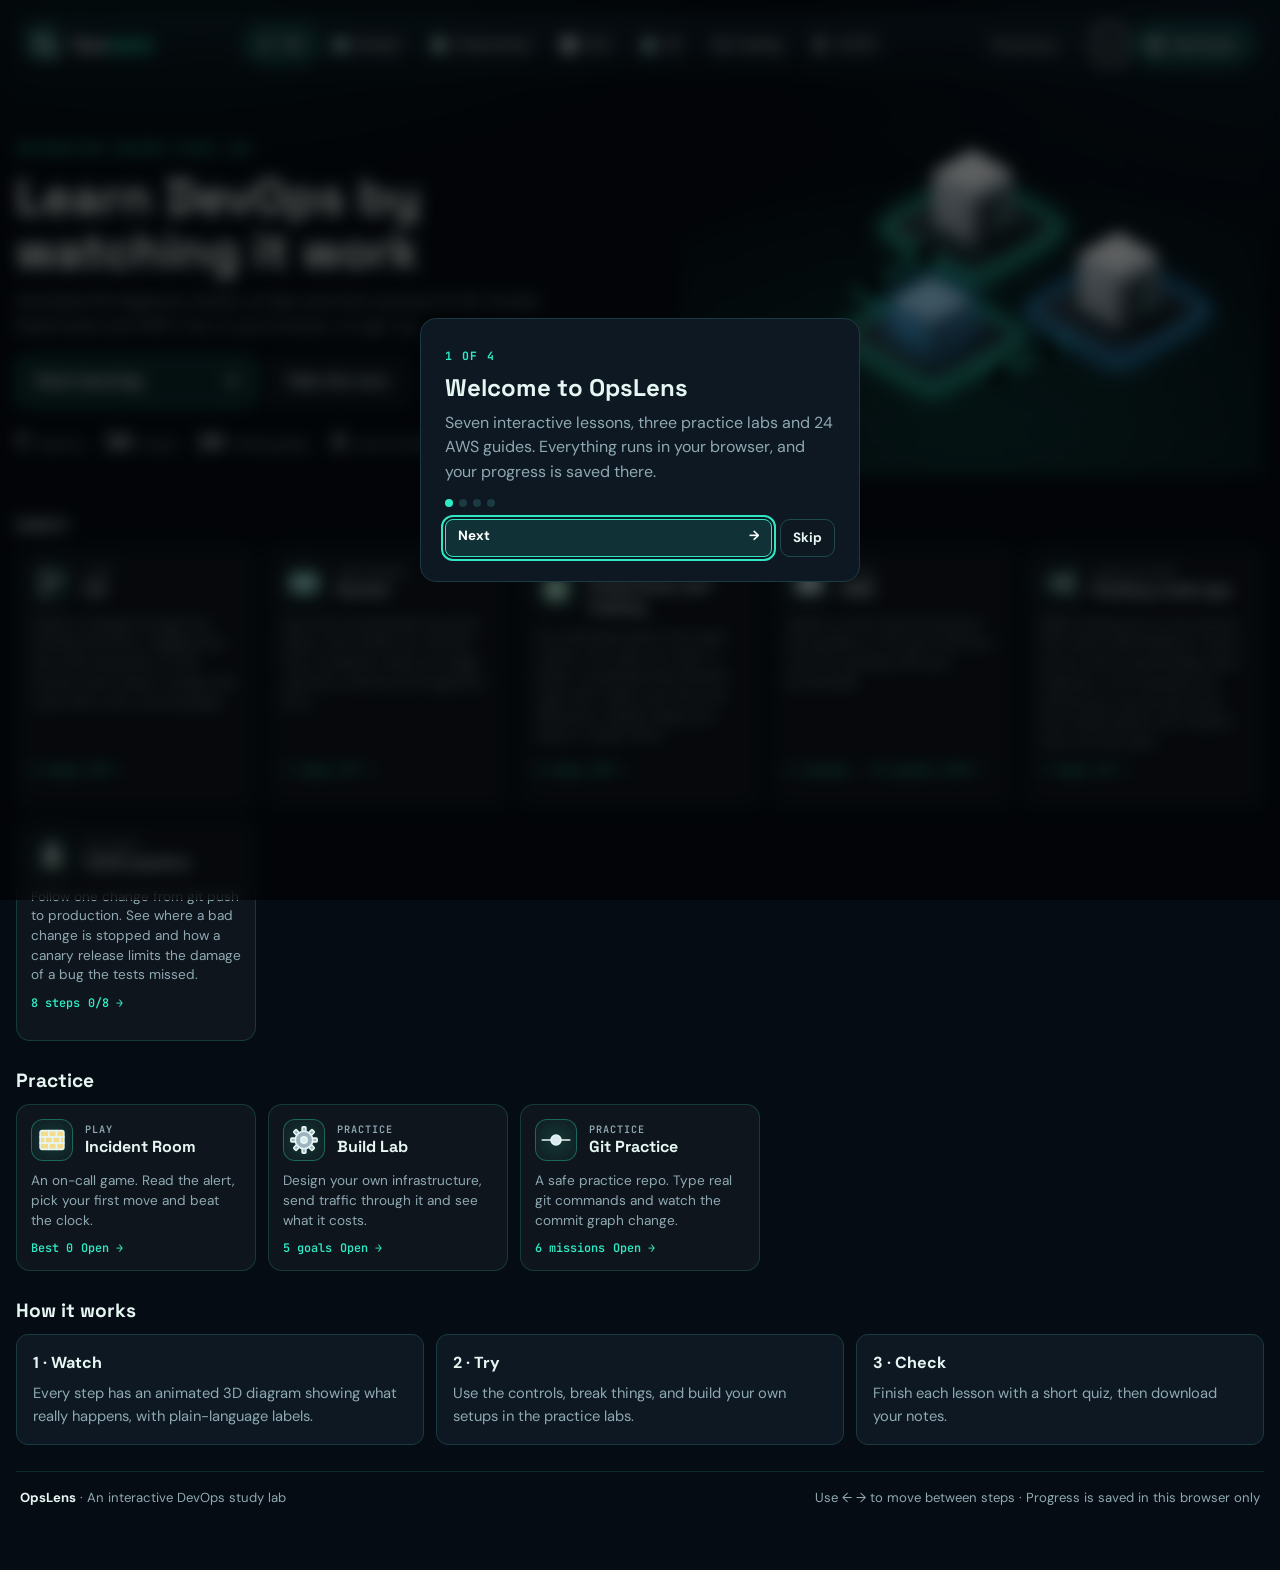
==== index.html @ 671d19ad "Add landing page, resume, quizzes, notes, light theme, tour and share preview" ====
<!doctype html>
<html lang="en">
<head>
<meta charset="utf-8">
<meta name="viewport" content="width=device-width,initial-scale=1,viewport-fit=cover">
<title>OpsLens</title>
<meta name="description" content="OpsLens: animated, interactive lessons on Git, Docker, Kubernetes, AWS EC2 and S3, scaling and CI/CD, plus an on-call incident game.">
<meta name="theme-color" content="#060c13">
<link rel="canonical" href="https://opslens-nine.vercel.app/">
<meta property="og:type" content="website">
<meta property="og:site_name" content="OpsLens">
<meta property="og:title" content="OpsLens: learn DevOps by watching it work">
<meta property="og:description" content="Animated 3D lessons, hands-on labs and quick quizzes for Git, Docker, Kubernetes and AWS.">
<meta property="og:url" content="https://opslens-nine.vercel.app/">
<meta property="og:image" content="https://opslens-nine.vercel.app/og.png">
<meta name="twitter:card" content="summary_large_image">
<meta name="twitter:title" content="OpsLens: learn DevOps by watching it work">
<meta name="twitter:description" content="Animated 3D lessons, hands-on labs and quick quizzes for Git, Docker, Kubernetes and AWS.">
<meta name="twitter:image" content="https://opslens-nine.vercel.app/og.png">
<link rel="apple-touch-icon" href="/apple-touch-icon.png">
<link rel="icon" href="/favicon.svg" type="image/svg+xml">
<link rel="preconnect" href="https://fonts.googleapis.com">
<link rel="preconnect" href="https://fonts.gstatic.com" crossorigin>
<link rel="stylesheet" href="https://fonts.googleapis.com/css2?family=DM+Sans:wght@400;500;700&family=JetBrains+Mono:wght@400;500;700&family=Space+Grotesk:wght@500;700&display=swap">
<link rel="stylesheet" href="/style.css?v=9">
</head>
<body>

<a class="skip" href="#stagePanel">Skip to the lesson</a>
<div class="app">
  <header class="bar">
    <div class="brand">
      <svg width="42" height="42" viewBox="0 0 48 48" aria-hidden="true"><rect x="2" y="2" width="40" height="40" rx="10" fill="#0c1a24" stroke="#2fe8c4" stroke-width="2.4"/><rect x="7" y="8" width="24" height="7" rx="2.2" fill="#16313c" stroke="#bff3ea" stroke-width="1.8"/><rect x="7" y="17.5" width="24" height="7" rx="2.2" fill="#16313c" stroke="#bff3ea" stroke-width="1.8"/><rect x="7" y="27" width="24" height="7" rx="2.2" fill="#16313c" stroke="#bff3ea" stroke-width="1.8"/><circle cx="11.5" cy="11.5" r="1.5" fill="#2fe8a0"/><circle cx="11.5" cy="21" r="1.5" fill="#2fe8a0"/><circle cx="11.5" cy="30.5" r="1.5" fill="#ffa24a"/><path d="M34.2 34.2l5 5" stroke="#bff3ea" stroke-width="3.6" stroke-linecap="round"/><circle cx="28.5" cy="28.5" r="8.6" fill="#0f3550" fill-opacity=".95" stroke="#bff3ea" stroke-width="2.6"/><circle cx="28.5" cy="28.5" r="3.4" fill="#ffa24a" stroke="#071118" stroke-width="1.2"/></svg>
      <span>Ops<b>Lens</b></span><em class="tag">DevOps command center</em>
    </div>
    <nav class="lessons" id="lessons" aria-label="Lessons"></nav>
    <div class="hd-r"><div class="pmenu"><button class="tab" id="pBtn" type="button" aria-haspopup="true" aria-expanded="false"><span id="pLab">Practice</span> <span aria-hidden="true">▾</span></button><div class="pmenu-list" id="pMenu" hidden></div></div><button class="menubtn" id="contBtn" type="button" hidden>Continue</button><button class="themebtn" id="themeBtn" type="button" aria-label="Switch theme">◐</button><button class="menubtn" id="menuBtn" type="button" aria-haspopup="dialog"><svg width="18" height="18" viewBox="0 0 24 24" fill="none" stroke="currentColor" stroke-width="2.2" stroke-linecap="round" aria-hidden="true"><rect x="3" y="3" width="7" height="7" rx="1.5"/><rect x="14" y="3" width="7" height="7" rx="1.5"/><rect x="3" y="14" width="7" height="7" rx="1.5"/><rect x="14" y="14" width="7" height="7" rx="1.5"/></svg><span class="t">Sections</span></button></div>
  </header>

  <section class="kpis" id="kpis" aria-label="Your study numbers"></section>

  <div id="home" class="home" aria-live="polite"></div>
  <div id="printdoc" aria-hidden="true"></div>
  <div class="deck">
    <div class="mainc">
      <div class="ltitle" id="ltitle"></div>
      <p class="intro" id="intro"></p>

      <section class="stage" id="stagePanel" aria-label="Animated diagram">
        <div class="metrics" id="metrics" aria-live="polite"></div>
        <div class="svgwrap"><svg id="svg" viewBox="0 0 640 380" role="img" aria-label="Diagram for the current step"></svg></div>
        <div class="stagebar">
          <ul class="legend" id="legend"></ul>
          <div class="tools">
            <button class="icon" id="replay" type="button" aria-label="Replay animation" title="Replay animation"><svg width="20" height="20" viewBox="0 0 24 24" fill="none" stroke="currentColor" stroke-width="2.4" stroke-linecap="round" stroke-linejoin="round" aria-hidden="true"><path d="M3 12a9 9 0 1 0 3-6.7"/><path d="M3 4v5h5"/></svg></button>
          </div>
        </div>
      </section>

      <section class="steps" id="stepsPanel" aria-label="Steps in this lesson">
        <h3 class="ph">In this lesson</h3>
        <ol id="stepper"></ol>
      </section>

      <section id="game" class="game" aria-label="Incident Room game"></section>
      <section id="lab" class="lab" aria-label="Build Lab"></section>
      <section id="gp" class="lab" aria-label="Git Practice"></section>
    </div>

    <aside class="side" aria-label="Current step and components">
      <section class="card" id="card"></section>
      <section class="panel" id="progPanel"><h3 class="ph">Lesson progress <small>steps visited</small></h3><div id="progTop"></div><ul class="prog" id="progList"></ul></section>
      <section class="panel parts" id="partsPanel" aria-label="Components in this lesson"><h3 class="ph">What you are looking at</h3><ul id="partsList"></ul></section>
    </aside>
  </div>

  <section class="bottom" id="bottom" aria-label="Study summary"></section>
  <noscript><p style="padding:24px;text-align:center">OpsLens needs JavaScript to run its lessons.</p></noscript>
  <div class="mdl" id="mdl" hidden><div class="mdl-win" role="dialog" aria-modal="true" aria-labelledby="mtitle"><aside class="mdl-side" id="mside" aria-label="Sections"></aside><div class="mdl-main"><div class="mdl-top"><div><h2 id="mtitle"></h2><p id="msub"></p></div><button class="mclose" id="mclose" type="button" aria-label="Close">✕</button></div><div class="mdl-body" id="mbody"></div></div></div></div>
  <footer class="foot"><span><b>OpsLens</b> · An interactive DevOps study lab</span><span>Use ← → to move between steps · Progress is saved in this browser only</span></footer>
</div>

<script src="/app.js?v=9" defer></script>
</body>
</html>
---- style.css ----
/* Command-center layout: header and KPI strip, then the lesson deck (stage, steps, card) beside a side panel, then bottom panels. */
:root{
  color-scheme:dark;
  --bg:#060c13; --grid:#12303a; --surface:#0d1822; --pad:#112230; --ink:#e6f6f3; --muted:#8fa9b3; --line:#1b3a42; --shadow:rgba(0,0,0,.45);
  --neon:#2fe8c4; --istroke:#071118;
  --req:#35b7ff; --res:#2fe8a0; --slow:#ffa24a; --queue:#f2c744; --bad:#ff5f6d;
  --okbg:#0d3a34; --runbg:#0f3550; --badbg:#431924; --waitbg:#3b3312;
  --p0:#f5c46f; --p1:#7fe0b4; --p2:#f2a37a;
  --termbg:#04090f; --termfg:#cfeff0; --focus:#2fe8c4;
  --f-display:"Space Grotesk","Helvetica Neue",Arial,sans-serif;
  --f-body:"DM Sans","Helvetica Neue",Arial,sans-serif;
  --f-mono:"JetBrains Mono",ui-monospace,Menlo,Consolas,monospace;
}

*{box-sizing:border-box}
body{background:var(--bg);color:var(--ink);font:400 16px/1.55 var(--f-body);margin:0;
  padding-block:16px 56px;padding-left:max(16px,env(safe-area-inset-left,0px));padding-right:max(16px,env(safe-area-inset-right,0px))}
.app{max-width:1040px;margin:0 auto;display:flex;flex-direction:column;gap:16px}
h1,h2,h3{font-family:var(--f-display);margin:0;line-height:1.2;text-wrap:balance}
button{font:inherit;color:inherit;cursor:pointer}
:focus-visible{outline:3px solid var(--focus);outline-offset:2px}

.bar{display:flex;flex-wrap:wrap;gap:12px 20px;align-items:center;justify-content:space-between}
.brand{display:flex;align-items:center;gap:10px;font-family:var(--f-display);font-weight:700;font-size:1.2rem}
.brand svg{flex:none}
.brand b{color:var(--req)}
.lessons{display:flex;flex-wrap:wrap;gap:10px 22px;flex-basis:100%}
.grp{display:flex;flex-wrap:wrap;gap:6px;align-items:center}
.gl{font:700 .68rem var(--f-mono);letter-spacing:.1em;text-transform:uppercase;color:var(--muted);margin-right:2px}
.tab{border:2px solid var(--ink);background:var(--surface);border-radius:10px;padding:8px 14px;font-weight:700;font-size:.9rem;box-shadow:3px 3px 0 var(--shadow)}
.tab:hover{transform:translate(-1px,-1px)}
.tab[aria-current="true"]{background:var(--ink);color:var(--bg)}

.intro{margin:0;color:var(--muted);max-width:70ch}

.metrics{display:grid;grid-template-columns:repeat(4,minmax(0,1fr));gap:10px}
.tile{background:var(--surface);border:1.5px solid var(--line);border-left:5px solid var(--line);border-radius:8px;padding:10px 12px;min-width:0}
.tile .k{font:500 .7rem var(--f-mono);letter-spacing:.08em;color:var(--muted);text-transform:uppercase}
.tile .v{font:700 1.4rem/1.25 var(--f-mono);font-variant-numeric:tabular-nums;overflow-wrap:anywhere}
.tile.ok{border-left-color:var(--res)} .tile.warn{border-left-color:var(--slow)} .tile.bad{border-left-color:var(--bad)}
.tile.bad .v{color:var(--bad)}

.stage{border:2.5px solid var(--ink);border-radius:14px;background:var(--surface);box-shadow:6px 6px 0 var(--shadow);overflow:hidden}
.svgwrap{overflow-x:auto;background-image:radial-gradient(var(--grid) 1.3px,transparent 1.4px);background-size:18px 18px}
.svgwrap svg{display:block;width:100%;min-width:560px;height:auto}
.stagebar{display:flex;flex-wrap:wrap;gap:10px 20px;align-items:center;justify-content:space-between;border-top:2px solid var(--line);padding:10px 14px;background:var(--surface)}
.legend{display:flex;flex-wrap:wrap;gap:6px 16px;list-style:none;margin:0;padding:0;font:500 .78rem var(--f-mono);color:var(--muted)}
.legend li{display:flex;align-items:center;gap:6px}
.legend i{width:11px;height:11px;border-radius:50%;border:2px solid var(--ink);display:inline-block}
.tools{display:flex;gap:8px}
.icon{width:38px;height:38px;border:2px solid var(--ink);border-radius:8px;background:var(--surface);display:grid;place-items:center;box-shadow:2px 2px 0 var(--shadow)}
.icon:hover{transform:translate(-1px,-1px)}

.steps{background:var(--surface);border:2px solid var(--line);border-radius:12px;padding:14px 12px 10px}
.steps h3{font:700 .72rem var(--f-mono);letter-spacing:.1em;color:var(--muted);margin:0 0 10px 6px}
.steps ol{display:flex;list-style:none;margin:0;padding:0 0 4px;overflow-x:auto}
.steps li{flex:1 0 78px;position:relative;text-align:center;min-width:78px}
.steps li::before{content:"";position:absolute;top:14px;left:-50%;right:50%;height:2px;background:var(--line)}
.steps li:first-child::before{display:none}
.steps button{background:none;border:0;padding:0 2px;width:100%;display:flex;flex-direction:column;align-items:center;gap:6px;position:relative}
.dot{width:30px;height:30px;border-radius:50%;border:2px solid var(--line);background:var(--surface);display:grid;place-items:center;font:700 .8rem var(--f-mono);color:var(--muted)}
.steps li.seen .dot{border-color:var(--res);color:var(--res)}
.steps li.cur .dot{border-color:var(--ink);background:var(--ink);color:var(--bg)}
.steps .lab{font:500 .72rem/1.25 var(--f-mono);color:var(--muted)}
.steps li.cur .lab{color:var(--ink);font-weight:700}

.card{background:var(--surface);border:2px solid var(--ink);border-radius:12px;padding:20px;box-shadow:5px 5px 0 var(--shadow);display:flex;flex-direction:column;gap:14px}
.card .top{display:flex;gap:10px;align-items:center;font:700 .78rem var(--f-mono);letter-spacing:.08em;color:var(--muted)}
.chipTag{border:2px solid var(--ink);border-radius:999px;padding:1px 10px;color:var(--ink);font-size:.7rem}
.card h2{font-size:1.5rem}
.card p{margin:0;max-width:72ch}
.idea{border-left:4px solid var(--req);background:var(--pad);padding:10px 14px;border-radius:0 8px 8px 0;max-width:72ch}
.idea b{font:700 .72rem var(--f-mono);letter-spacing:.08em;text-transform:uppercase;display:block;color:var(--muted);margin-bottom:2px}
.ctl-box{display:flex;flex-wrap:wrap;gap:14px 24px;align-items:center;border:2px dashed var(--line);border-radius:10px;padding:14px}
.ctl-box:empty{display:none}
.ctl{display:flex;flex-direction:column;gap:4px;font-weight:500;font-size:.92rem;min-width:200px;flex:1 1 200px}
.ctl span b{font-family:var(--f-mono);margin-left:6px}
.ctl input[type=range]{width:100%;accent-color:var(--req);height:28px}
.ctl.chk{flex-direction:row;align-items:center;gap:8px;min-width:0;flex:0 0 auto}
.ctl.chk input{width:20px;height:20px;accent-color:var(--req)}
.msg{font:500 .85rem var(--f-mono);color:var(--muted);flex-basis:100%;margin:0;min-height:1.3em}
.nav{display:flex;flex-wrap:wrap;gap:10px;align-items:stretch}
.btn{border:2px solid var(--ink);border-radius:10px;background:var(--surface);padding:11px 18px;font-weight:700;min-height:46px;box-shadow:3px 3px 0 var(--shadow)}
.btn:hover:not(:disabled){transform:translate(-1px,-1px)}
.btn:disabled{opacity:.45;cursor:default;box-shadow:none}
.btn.go{background:var(--ink);color:var(--bg);flex:1 1 240px;text-align:left;display:flex;justify-content:space-between;gap:12px}
.btn.run{background:var(--req);color:#fff;border-color:var(--ink)}
.btn.run:disabled{background:var(--req)}
footer{color:var(--muted);font-size:.85rem}

/* diagram classes */
svg .shd{fill:var(--shadow)}
svg .bx{fill:var(--surface);stroke:var(--ink);stroke-width:2.5}
svg .bx.pad{fill:var(--pad)}
svg .bx.dead{stroke-dasharray:6 5;opacity:.55}
svg .bx.st-wait{fill:var(--waitbg)}
svg .zone{fill:none;stroke:var(--muted);stroke-width:2;stroke-dasharray:7 6}
svg .zone.sg{stroke:var(--req);stroke-width:2.5;stroke-dasharray:3 5}
svg .subnet{fill:var(--pad);stroke:var(--line);stroke-width:2}
svg .bx.st-pass,svg .bx.pod-run{fill:var(--okbg)}
svg .bx.st-run{fill:var(--runbg)}
svg .bx.st-fail,svg .bx.pod-crash{fill:var(--badbg)}
svg .bx.pod-wait{fill:var(--waitbg);stroke-dasharray:5 4}
svg .chip{fill:var(--surface);stroke:var(--ink);stroke-width:2.2}
svg .lbl{font:700 14px var(--f-mono);fill:var(--ink)}
svg .lbl.sm{font-size:12px;font-weight:500;fill:var(--muted)}
svg .lbl.xs{font-size:11.5px;font-weight:700}
svg .ln{fill:none;stroke:var(--ink);stroke-width:2.2;stroke-linecap:round;stroke-linejoin:round}
svg .ln.dead{stroke:var(--bad);stroke-dasharray:5 6}
svg .ln.flow{stroke-dasharray:6 6;animation:dash .8s linear infinite}
svg .ln.ok{stroke:var(--res)}
@keyframes dash{to{stroke-dashoffset:-12}}
svg .pk{stroke:var(--ink);stroke-width:1.8}
svg .c-req{fill:var(--req)} svg .c-res{fill:var(--res)} svg .c-slow{fill:var(--slow)} svg .c-queue{fill:var(--queue)} svg .c-bad{fill:var(--bad)}
svg .pe{stroke:var(--ink);stroke-width:2}
svg .pe.p0{fill:var(--p0)} svg .pe.p1{fill:var(--p1)} svg .pe.p2{fill:var(--p2)}
svg .track{fill:var(--line)}
svg .term{fill:var(--termbg);stroke:var(--ink);stroke-width:2.5}
svg .tl{font:500 12px var(--f-mono);fill:var(--termfg)}
svg .tl.ok{fill:#6ee7a8} svg .tl.bad{fill:#ff8f86} svg .tl.dim{fill:#7f8ca6}
svg .cross{stroke:var(--bad);stroke-width:4;stroke-linecap:round}
.legend i.c-req{background:var(--req)} .legend i.c-res{background:var(--res)} .legend i.c-slow{background:var(--slow)}
.legend i.c-queue{background:var(--queue)} .legend i.c-bad{background:var(--bad)} .legend i.c-idle{background:var(--surface)}
.legend i.c-ok{background:var(--okbg)} .legend i.c-run{background:var(--runbg)} .legend i.c-wait{background:var(--waitbg)}

/* icons and motion */
svg .i,svg.i,.i{fill:none;stroke:var(--ink);stroke-linecap:round;stroke-linejoin:round}
.i .f-s{fill:var(--surface)} .i .f-pad{fill:var(--pad)} .i .f-run{fill:var(--runbg)} .i .f-ok{fill:var(--okbg)} .i .f-bad{fill:var(--badbg)} .i .f-wait{fill:var(--waitbg)} .i .f-ink{fill:var(--ink)}
.i .f-res{fill:var(--res)} .i .f-slow{fill:var(--slow)} .i .f-red{fill:var(--bad)} .i .f-queue{fill:var(--queue)} .i .f-req{fill:var(--req)}
.i .f-p0{fill:var(--p0)} .i .f-p1{fill:var(--p1)} .i .f-p2{fill:var(--p2)}
svg .pop{animation:pop .45s cubic-bezier(.2,.9,.3,1.2) both;transform-box:fill-box;transform-origin:center}
@keyframes pop{from{opacity:0;transform:translateY(10px) scale(.9)}to{opacity:1;transform:none}}
@keyframes rise{from{opacity:0;transform:translateY(8px)}to{opacity:1;transform:none}}
@keyframes bump{0%{transform:scale(1)}40%{transform:scale(1.07)}100%{transform:scale(1)}}
.tile.chg{animation:bump .35s ease}
.card>*{animation:rise .35s both}.card>*:nth-child(2){animation-delay:.05s}.card>*:nth-child(3){animation-delay:.1s}.card>*:nth-child(4){animation-delay:.15s}
.steps li.cur .dot{animation:bump .4s ease}
.tab{display:inline-flex;align-items:center;gap:7px}
.tab .i{flex:none}
.tab[aria-current="true"] .i{background:var(--surface);border-radius:6px;padding:2px;box-sizing:content-box;width:18px;height:18px}
.tab:hover .i{animation:bump .4s ease}
.brand svg{animation:rise .5s both}
.parts{background:var(--surface);border:2px solid var(--line);border-radius:12px;padding:14px 14px 16px}
.parts h3{font:700 .72rem var(--f-mono);letter-spacing:.1em;color:var(--muted);margin:0 0 12px 2px}
.parts ul{list-style:none;margin:0;padding:0;display:grid;grid-template-columns:repeat(auto-fit,minmax(210px,1fr));gap:10px}
.parts li{display:flex;gap:12px;align-items:center;min-width:0;background:var(--pad);border:1.5px solid var(--line);border-radius:10px;padding:10px 12px;animation:rise .4s both}
.parts li .i{flex:none;filter:drop-shadow(2px 2px 0 var(--shadow))}
.parts li div{min-width:0}
.parts li b{display:block;font:700 .86rem var(--f-display)}
.parts li span{display:block;font-size:.8rem;line-height:1.35;color:var(--muted)}

/* Incident Room */
#game{display:none}
.app.gm #intro,.app.gm #metrics,.app.gm #stagePanel,.app.gm #partsPanel,.app.gm #stepsPanel,.app.gm #card{display:none}
.app.gm #game{display:flex;flex-direction:column;gap:14px}
.gk{font:700 .74rem var(--f-mono);letter-spacing:.08em;color:var(--muted);margin:0}
.gk b{color:var(--ink);font-size:.95rem}
.ghome{display:flex;gap:22px;align-items:center;flex-wrap:wrap;background:var(--surface);border:2px solid var(--ink);border-radius:14px;box-shadow:6px 6px 0 var(--shadow);padding:24px}
.ghome>div:last-child{flex:1 1 320px;min-width:0;display:flex;flex-direction:column;gap:12px}
.ghome h2{font-size:1.9rem}.ghome p{margin:0;max-width:60ch}
.gbig{width:110px;height:110px;border-radius:24px;border:2.5px solid var(--ink);background:var(--badbg);display:grid;place-items:center;box-shadow:4px 4px 0 var(--shadow);animation:bump 1.6s ease infinite}
.gtop{display:flex;flex-wrap:wrap;gap:8px 22px;align-items:center;justify-content:space-between;background:var(--surface);border:2px solid var(--line);border-radius:10px;padding:10px 14px}
.hp{color:var(--bad);font-size:1.25rem;margin-right:3px}.hp.off{color:var(--line)}
.gbar{height:10px;background:var(--line);border-radius:5px;overflow:hidden;border:1.5px solid var(--ink)}
.gbar i{display:block;height:100%;width:100%;background:var(--res);transition:width .1s linear}
.gbar i.low{background:var(--bad)}
.gcard{background:var(--surface);border:2px solid var(--ink);border-radius:12px;padding:18px;box-shadow:5px 5px 0 var(--shadow);display:flex;flex-direction:column;gap:12px}
.pager{display:flex;flex-direction:column;gap:6px;border-left:5px solid var(--bad);background:var(--badbg);padding:12px 14px;border-radius:0 10px 10px 0}
.pager strong{font-size:1.1rem;line-height:1.35}.pager span:last-child{color:var(--muted)}
.gopts{display:grid;gap:10px}
.opt{display:flex;gap:12px;align-items:center;text-align:left;background:var(--surface);border:2px solid var(--ink);border-radius:10px;padding:12px 14px;min-height:50px;box-shadow:3px 3px 0 var(--shadow);font-weight:500}
.opt:hover:not(:disabled){transform:translate(-1px,-1px);background:var(--pad)}
.opt kbd{flex:none;font:700 .8rem var(--f-mono);border:2px solid var(--ink);border-radius:6px;width:26px;height:26px;display:grid;place-items:center;background:var(--pad)}
.opt.good{background:var(--okbg);border-color:var(--res)}.opt.wrong{background:var(--badbg);border-color:var(--bad);animation:shake .4s}
.opt:disabled{cursor:default;box-shadow:none;opacity:1}
.opt:disabled:not(.good):not(.wrong){opacity:.55}
@keyframes shake{25%{transform:translateX(-5px)}75%{transform:translateX(5px)}}
.fb{border-radius:10px;padding:12px 14px;animation:rise .3s both}.fb p{margin:4px 0 0}
.fb.ok{background:var(--okbg);border-left:5px solid var(--res)}.fb.bad{background:var(--badbg);border-left:5px solid var(--bad)}
#gfb{display:flex;flex-direction:column;gap:12px}
.gres{position:relative;overflow:hidden;background:var(--surface);border:2px solid var(--ink);border-radius:14px;box-shadow:6px 6px 0 var(--shadow);padding:24px;display:flex;flex-direction:column;gap:14px}
.gres h2{font-size:2rem;animation:pop .5s both}
.miss{background:var(--pad);border-radius:10px;padding:12px 14px}.miss h3{font-size:1rem;margin-bottom:6px}
.miss ul{list-style:none;margin:0;padding:0;display:grid;gap:6px}.miss li{display:flex;gap:10px;flex-wrap:wrap}.miss li b{font:700 .8rem var(--f-mono);min-width:104px}.miss li span{flex:1 1 220px;min-width:0}
.cf{position:absolute;top:-12px;width:9px;height:14px;border-radius:2px;animation:fall 2.4s ease-in forwards;pointer-events:none}
@keyframes fall{to{transform:translateY(420px) rotate(540deg);opacity:0}}
@keyframes pop{from{opacity:0;transform:translateY(10px) scale(.9)}to{opacity:1;transform:none}}
/* ===== command-center skin (dark, neon teal) ===== */
body{background:radial-gradient(1100px 520px at 72% -8%,rgba(47,232,196,.13),transparent 62%),radial-gradient(900px 520px at 0% 8%,rgba(53,183,255,.09),transparent 60%),repeating-linear-gradient(30deg,rgba(47,232,196,.035) 0 1px,transparent 1px 46px),repeating-linear-gradient(150deg,rgba(47,232,196,.035) 0 1px,transparent 1px 46px),var(--bg)}
.app{max-width:1440px;gap:14px}
.bar{display:grid;grid-template-columns:1fr auto;gap:12px 20px;align-items:center}
.brand{font-size:1.3rem;letter-spacing:.01em}
.brand svg{filter:drop-shadow(0 0 9px rgba(47,232,196,.55))}
.brand b{color:var(--neon);text-shadow:0 0 14px rgba(47,232,196,.6)}
.brand .tag{font:500 .68rem var(--f-mono);letter-spacing:.14em;text-transform:uppercase;color:var(--muted);font-style:normal;border-left:1px solid var(--line);padding-left:12px;margin-left:4px}
.hd-r{display:flex;gap:18px;align-items:center;font:500 .76rem var(--f-mono);color:var(--ink)}
.who{display:inline-flex;gap:8px;align-items:center;padding:4px 10px 4px 6px;border:1px solid var(--line);border-radius:999px;background:rgba(13,24,34,.7)}
.who .i{width:20px;height:20px}
.lessons{grid-column:1/-1;gap:8px 20px}
.gl{color:var(--muted)}
.tab{background:rgba(13,24,34,.82);border:1px solid #1f4a50;border-radius:999px;padding:7px 14px 7px 10px;font-weight:600;font-size:.86rem;color:var(--ink);box-shadow:none;transition:border-color .2s,box-shadow .2s,background .2s}
.tab:hover{transform:none;border-color:var(--neon);box-shadow:0 0 12px rgba(47,232,196,.25)}
.tab[aria-current="true"]{background:rgba(47,232,196,.14);border-color:var(--neon);box-shadow:0 0 16px rgba(47,232,196,.38);color:#fff}
.tab[aria-current="true"] .i{background:none;padding:0;width:18px;height:18px}

.kpis{display:grid;grid-template-columns:repeat(5,minmax(0,1fr));gap:12px;padding:2px 4px}
.kpi{display:flex;gap:12px;align-items:center;min-width:0;animation:rise .5s both}
.kpi:nth-child(2){animation-delay:.05s}.kpi:nth-child(3){animation-delay:.1s}.kpi:nth-child(4){animation-delay:.15s}.kpi:nth-child(5){animation-delay:.2s}
.kpi .ring{flex:none;width:42px;height:42px;border-radius:50%;border:1.5px solid var(--neon);background:radial-gradient(circle,rgba(47,232,196,.22),rgba(47,232,196,.05));display:grid;place-items:center;box-shadow:0 0 16px rgba(47,232,196,.35)}
.kpi small{display:block;font:500 .72rem var(--f-body);color:var(--muted)}
.kpi b{display:block;font:700 1.15rem/1.2 var(--f-mono);font-variant-numeric:tabular-nums}
.kpi b em{font:500 .72rem var(--f-mono);color:var(--neon);font-style:normal}

.deck{display:grid;grid-template-columns:minmax(0,1fr) 340px;gap:14px;align-items:start}
.mainc{display:flex;flex-direction:column;gap:14px;min-width:0}
.side{display:flex;flex-direction:column;gap:14px;min-width:0}
.bottom{display:grid;grid-template-columns:repeat(3,minmax(0,1fr));gap:14px}

.panel,.stage,.steps,.card,.gcard,.ghome,.gres,.gtop{background:linear-gradient(180deg,rgba(18,36,48,.92),rgba(9,19,27,.94));border:1px solid rgba(47,232,196,.2);border-radius:12px;box-shadow:inset 0 1px 0 rgba(255,255,255,.04),0 12px 32px rgba(0,0,0,.35)}
.panel{padding:14px 16px;animation:rise .5s both}
.ph,.steps h3{font:700 .92rem var(--f-display);letter-spacing:0;color:var(--ink);display:flex;gap:8px;align-items:center;margin:0 0 12px}
.ph::before,.steps h3::before{content:"";width:7px;height:7px;background:var(--neon);box-shadow:0 0 8px var(--neon);flex:none}
.ph small{font:400 .72rem var(--f-body);color:var(--muted)}
.steps{padding:14px 14px 10px}
.steps h3{margin-left:2px}
.intro{color:var(--muted)}

.metrics{gap:10px}
.tile{background:linear-gradient(180deg,rgba(18,36,48,.92),rgba(9,19,27,.94));border:1px solid #1f4a50;border-left:3px solid #2a6670;border-radius:10px}
.tile .k{color:var(--muted)}
.tile .v{color:#fff}
.tile.ok{border-left-color:var(--neon)} .tile.warn{border-left-color:var(--slow)} .tile.bad{border-left-color:var(--bad)}
.tile.ok .v{text-shadow:0 0 12px rgba(47,232,196,.45)}

.stage{overflow:hidden}
.svgwrap{background-image:radial-gradient(520px 260px at 50% 55%,rgba(47,232,196,.10),transparent 70%),repeating-linear-gradient(30deg,rgba(47,232,196,.10) 0 1px,transparent 1px 36px),repeating-linear-gradient(150deg,rgba(47,232,196,.10) 0 1px,transparent 1px 36px);background-size:auto}
.stagebar{border-top:1px solid rgba(47,232,196,.16);background:rgba(4,9,15,.5)}
.legend i{border:1.5px solid rgba(255,255,255,.55)}
.icon{border:1px solid var(--neon);border-radius:50%;background:rgba(47,232,196,.1);color:var(--neon);box-shadow:none}
.icon:hover{transform:none;box-shadow:0 0 14px rgba(47,232,196,.45)}

.steps li::before{background:#1f4a50}
.dot{background:#0a141c;border:1.5px solid #2a6670}
.steps li.seen .dot{border-color:var(--neon);color:var(--neon)}
.steps li.cur .dot{background:var(--neon);border-color:var(--neon);color:#042a24;box-shadow:0 0 14px rgba(47,232,196,.6)}
.steps li.cur .lab{color:#fff}

.card{padding:20px 22px;gap:14px}
.chipTag{border:1px solid var(--neon);color:var(--neon);background:rgba(47,232,196,.08)}
.idea{border-left:3px solid var(--neon);background:rgba(47,232,196,.07)}
.ctl-box{border:1px dashed #2a6670;background:rgba(4,9,15,.35)}
.ctl input[type=range],.ctl.chk input{accent-color:var(--neon)}
.btn,.opt{background:rgba(13,24,34,.85);border:1px solid #1f4a50;box-shadow:none;color:var(--ink);transition:border-color .2s,box-shadow .2s,transform .2s}
.btn:hover:not(:disabled),.opt:hover:not(:disabled){transform:none;border-color:var(--neon);box-shadow:0 0 14px rgba(47,232,196,.3)}
.btn.go{background:rgba(47,232,196,.12);border-color:var(--neon);color:#fff}
.btn.run,.btn.run:disabled{background:var(--neon);border-color:var(--neon);color:#042a24}
.btn.run:hover:not(:disabled){box-shadow:0 0 20px rgba(47,232,196,.6)}
footer{text-align:center;padding-top:4px}

/* side panel */
.ptop{display:flex;gap:16px;align-items:center;margin-bottom:12px}
.donut .dn{font:700 18px var(--f-mono);fill:#fff}
.donut circle:nth-child(2){filter:drop-shadow(0 0 5px rgba(47,232,196,.7))}
.plg{list-style:none;margin:0;padding:0;display:grid;gap:6px;font-size:.82rem;color:var(--muted)}
.plg li{display:flex;align-items:center;gap:8px}.plg i{width:9px;height:9px;border-radius:50%;flex:none}.plg b{color:var(--ink);font-family:var(--f-mono);margin-left:auto;padding-left:10px}
.prog,.skills{list-style:none;margin:0;padding:0;display:grid;gap:12px}
.prow{display:grid;grid-template-columns:auto 1fr auto;gap:4px 10px;align-items:center;width:100%;background:none;border:0;padding:4px 6px;border-radius:8px;text-align:left}
.prow:hover,.prow.on{background:rgba(47,232,196,.08)}
.prow .num{width:22px;height:22px;border-radius:50%;display:grid;place-items:center;font:700 .74rem var(--f-mono);color:#04110f}
.prow .nm{font-size:.86rem;font-weight:500;min-width:0;overflow:hidden;text-overflow:ellipsis;white-space:nowrap}
.prow .val,.skills b{font:700 .8rem var(--f-mono)}
.bar i,.skills .bar i{display:block;height:100%;border-radius:3px;box-shadow:0 0 8px currentColor;transition:width .5s}
.prow .bar,.skills .bar{grid-column:1/-1;height:5px;background:#16303a;border-radius:3px;display:block;overflow:hidden}
.skills li{display:grid;grid-template-columns:1fr auto;gap:5px 10px;font-size:.86rem}
.parts ul{grid-template-columns:1fr;gap:8px}
.parts li{background:rgba(4,9,15,.45);border:1px solid #1b3a42;border-radius:10px;padding:8px 10px}
.parts li .i{filter:drop-shadow(0 0 6px rgba(47,232,196,.35))}
.parts li b{font-size:.84rem}.parts li span{font-size:.76rem}

/* bottom */
.chart{width:100%;height:auto;display:block}.chart .ax{font:500 9px var(--f-mono);fill:var(--muted)}
.grec{display:grid;grid-template-columns:repeat(3,1fr);gap:8px;margin-bottom:12px}
.grec div{background:rgba(4,9,15,.45);border:1px solid #1b3a42;border-radius:10px;padding:8px 10px}
.grec small{display:block;font:500 .68rem var(--f-mono);color:var(--muted);text-transform:uppercase;letter-spacing:.06em}
.grec b{font:700 1.3rem var(--f-mono);color:#fff}

/* diagram, dark neon */
.i{stroke:var(--istroke)}
.i .f-s{fill:#dce9ef} .i .f-pad{fill:#9db5c1} .i .f-run{fill:#6fd8d0} .i .f-ok{fill:#8ff0c0} .i .f-bad{fill:#ff9aa4} .i .f-wait{fill:#f4dc8c} .i .f-ink{fill:#071118}
svg .shd{fill:rgba(0,0,0,.4)}
svg .bx{fill:#0c1a24;stroke:#2a6670;stroke-width:1.6}
svg .bx.pad{fill:#09131b}
svg .bx.st-pass,svg .bx.pod-run{fill:#0d3a34;stroke:var(--neon);filter:drop-shadow(0 0 5px rgba(47,232,196,.5))}
svg .bx.st-run{fill:#0f3550;stroke:var(--req);filter:drop-shadow(0 0 5px rgba(53,183,255,.5))}
svg .bx.st-fail,svg .bx.pod-crash{fill:#431924;stroke:var(--bad);filter:drop-shadow(0 0 5px rgba(255,95,109,.5))}
svg .bx.st-wait,svg .bx.pod-wait{fill:#3b3312;stroke:var(--queue)}
svg .chip{fill:#08121a;stroke:var(--neon);stroke-width:1.3}
svg .zone{stroke:#2a6670}
svg .zone.sg{stroke:var(--req)}
svg .subnet{fill:rgba(47,232,196,.05);stroke:#1f4a50}
svg .ln{stroke:#2fb9a5;stroke-width:2}
svg .ln.ok{stroke:var(--res)}
svg .pk{stroke:#04110f;stroke-width:1.2}
svg .pk.c-res{filter:drop-shadow(0 0 4px var(--res))}
svg .pk.c-req{filter:drop-shadow(0 0 4px var(--req))}
svg .track{fill:#16303a}
svg .term{fill:#04090f;stroke:#2a6670;stroke-width:1.6}
svg .pe{stroke:#04110f}
.fb.ok,.fb.bad{border-radius:10px}
.pager{border-left-width:3px}
.gbar{border:1px solid #1f4a50;background:#0a141c}
.gbar i{box-shadow:0 0 10px currentColor}
.gbig{border:1.5px solid var(--neon);background:rgba(255,95,109,.14);box-shadow:0 0 20px rgba(255,95,109,.35)}
.opt kbd{border:1px solid var(--neon);color:var(--neon);background:rgba(47,232,196,.08)}
.opt.good{border-color:var(--neon);box-shadow:0 0 16px rgba(47,232,196,.4)}.opt.wrong{border-color:var(--bad)}
.miss{background:rgba(4,9,15,.45)}

.svgwrap svg{max-height:520px;margin:0 auto}
@media (max-width:1060px){.deck{grid-template-columns:1fr}.bottom{grid-template-columns:1fr}.kpis{grid-template-columns:repeat(3,minmax(0,1fr))}}
@media (max-width:640px){.kpis{grid-template-columns:repeat(2,minmax(0,1fr))}.bar{grid-template-columns:1fr}.hd-r{justify-content:space-between}.brand .tag{display:none}}

svg .lbl{paint-order:stroke;stroke:rgba(4,9,15,.9);stroke-width:3px;stroke-linejoin:round}
[hidden]{display:none!important}
@media (max-width:640px){
  .metrics{grid-template-columns:repeat(2,minmax(0,1fr))}
  .card{padding:16px}.card h2{font-size:1.3rem}
  .btn.go{flex-basis:100%}
}
@media (prefers-reduced-motion:reduce){*{animation:none!important;transition:none!important}}

/* ---- contents window ---- */
.menubtn{display:inline-flex;gap:8px;align-items:center;background:rgba(47,232,196,.14);border:1px solid var(--neon);color:#fff;border-radius:999px;padding:7px 14px 7px 10px;font-weight:700;font-size:.86rem;cursor:pointer;box-shadow:0 0 14px rgba(47,232,196,.3)}
.menubtn:hover{box-shadow:0 0 20px rgba(47,232,196,.55)}
.hd-r{display:flex;gap:10px;align-items:center;flex-wrap:wrap}
.mdl{position:fixed;inset:0;z-index:50;display:grid;place-items:center;padding:16px;background:rgba(2,8,12,.62);-webkit-backdrop-filter:blur(8px);backdrop-filter:blur(8px)}
.mdl[hidden]{display:none}
.mdl-win{width:min(1040px,100%);height:min(680px,100%);display:grid;grid-template-columns:230px minmax(0,1fr);border-radius:22px;overflow:hidden;background:linear-gradient(160deg,rgba(24,46,60,.95),rgba(8,17,24,.98));border:1px solid rgba(47,232,196,.28);box-shadow:0 30px 80px rgba(0,0,0,.6),inset 0 1px 0 rgba(255,255,255,.08);animation:rise .3s both}
.mdl-side{padding:16px 12px;border-right:1px solid rgba(47,232,196,.14);background:rgba(255,255,255,.03);display:flex;flex-direction:column;gap:4px;overflow-y:auto;min-height:0}
.mdl-side .mh{display:flex;gap:10px;align-items:center;padding:4px 10px 14px;font:700 1.1rem var(--f-display)}
.mnav{display:flex;gap:10px;align-items:center;width:100%;text-align:left;background:none;border:0;color:var(--muted);padding:10px 12px;border-radius:12px;font-weight:600;font-size:.92rem;cursor:pointer}
.mnav:hover{background:rgba(47,232,196,.08);color:var(--ink)}
.mnav[aria-current=true]{background:rgba(47,232,196,.16);color:#fff;box-shadow:inset 0 0 0 1px rgba(47,232,196,.45)}
.mdl-main{display:flex;flex-direction:column;min-width:0;min-height:0}
.mdl-top{display:flex;justify-content:space-between;gap:12px;align-items:flex-start;padding:20px 24px 12px}
.mdl-top h2{margin:0;font:700 1.35rem var(--f-display)}
.mdl-top p{margin:4px 0 0;color:var(--muted);font-size:.9rem;max-width:62ch}
.mclose{flex:none;width:38px;height:38px;border-radius:50%;border:1px solid #1f4a50;background:rgba(13,24,34,.85);color:var(--ink);font-size:1.1rem;cursor:pointer}
.mclose:hover{border-color:var(--neon)}
.mdl-body{overflow-y:auto;padding:4px 24px 24px;flex:1;min-height:0}
.sgrid{display:grid;grid-template-columns:repeat(auto-fill,minmax(230px,1fr));gap:12px}
.sgrid.compact{grid-template-columns:repeat(auto-fill,minmax(210px,1fr))}
.scard{display:flex;flex-direction:column;gap:10px;text-align:left;padding:14px;border-radius:14px;background:rgba(255,255,255,.04);border:1px solid rgba(47,232,196,.18);color:var(--ink);cursor:pointer;min-width:0;transition:border-color .2s,box-shadow .2s,transform .2s}
.scard:hover{border-color:var(--neon);box-shadow:0 0 16px rgba(47,232,196,.28);transform:translateY(-2px)}
.sh{display:flex;gap:12px;align-items:center;min-width:0}
.sh .badge{margin-left:auto}
.sico{flex:none;width:42px;height:42px;border-radius:12px;border:1px solid rgba(47,232,196,.35);background:radial-gradient(circle,rgba(47,232,196,.16),rgba(47,232,196,.03));display:grid;place-items:center}
.st{display:block;font:600 .64rem var(--f-mono);letter-spacing:.1em;text-transform:uppercase;color:var(--muted)}
.sn{display:block;font:700 1rem var(--f-display)}
.sp{display:block;color:var(--muted);font-size:.85rem;line-height:1.45;flex:1}
.smeta{display:flex;justify-content:space-between;gap:8px;font:600 .74rem var(--f-mono);color:var(--neon)}
.pb{display:block;height:5px;background:#16303a;border-radius:3px;overflow:hidden}
.pb i{display:block;height:100%;background:var(--neon);box-shadow:0 0 8px var(--neon)}
.agrp{margin-top:18px}.agrp:first-child{margin-top:0}
.agrp h4,.mh4{font:700 .74rem var(--f-mono);letter-spacing:.12em;text-transform:uppercase;color:var(--neon);margin:0 0 10px}
.mh4{margin-top:14px}
.badge{flex:none;font:700 .6rem var(--f-mono);padding:2px 8px;border-radius:99px;border:1px solid;letter-spacing:.04em}
.badge.les{color:var(--neon);border-color:var(--neon)}
.badge.gd{color:var(--muted);border-color:#2a4a52}
.badge.rd{color:#04110f;background:var(--res);border-color:var(--res)}
.msteps{list-style:none;margin:0;padding:0;display:flex;flex-direction:column;gap:8px}
.mstep{display:grid;grid-template-columns:34px minmax(0,1fr) auto;gap:12px;align-items:center;width:100%;text-align:left;padding:11px 14px;border-radius:14px;background:rgba(255,255,255,.04);border:1px solid rgba(47,232,196,.16);color:var(--ink);cursor:pointer}
.mstep:hover{border-color:var(--neon);box-shadow:0 0 14px rgba(47,232,196,.25)}
.mnum{width:30px;height:30px;border-radius:50%;display:grid;place-items:center;font:700 .8rem var(--f-mono);border:1.5px solid #2a6670;color:var(--muted)}
.mnum.ok{background:var(--neon);border-color:var(--neon);color:#04110f}
.mtx{display:flex;flex-direction:column;min-width:0}.mtx b{font-size:.95rem}.mtx span{color:var(--muted);font-size:.84rem}
.mgame{display:flex;flex-direction:column;gap:14px;align-items:flex-start}.mgame p{margin:0}
.svt{margin:0;font:700 1.3rem var(--f-display)}
.svc{display:flex;flex-direction:column;gap:10px}.svc p{margin:0;max-width:72ch}.svc .lead{font-size:1rem}
.tw{overflow-x:auto}
.tb{width:100%;border-collapse:collapse;font-size:.86rem}
.tb th{text-align:left;font:700 .66rem var(--f-mono);letter-spacing:.08em;text-transform:uppercase;color:var(--muted);padding:8px 10px;border-bottom:1px solid #1f4a50}
.tb td{padding:9px 10px;border-bottom:1px solid rgba(31,74,80,.5);vertical-align:top}
.tb td:first-child{white-space:nowrap}.tb td code{white-space:normal;word-break:break-word}
.svc code{font-family:var(--f-mono);color:#bff3ea;font-size:.8rem}
.svc .note{color:var(--muted);font-size:.8rem}
.mnavrow{display:flex;gap:10px;flex-wrap:wrap;margin-top:6px}
@media (max-width:720px){
 .mdl{padding:0;place-items:end stretch}
 .mdl-win{grid-template-columns:1fr;grid-template-rows:auto minmax(0,1fr);height:92vh;border-radius:22px 22px 0 0}
 .mdl-side{flex-direction:row;overflow-x:auto;overflow-y:hidden;border-right:0;border-bottom:1px solid rgba(47,232,196,.14);padding:10px}
 .mdl-side .mh{display:none}.mnav{white-space:nowrap;flex:none;width:auto}
 .mdl-top,.mdl-body{padding-left:16px;padding-right:16px}
 .tb td:first-child{white-space:normal}
}

/* ---- Build Lab ---- */
#lab{display:none}
.app.lb #intro,.app.lb #metrics,.app.lb #stagePanel,.app.lb #partsPanel,.app.lb #stepsPanel,.app.lb #card,.app.lb .side,.app.lb #kpis,.app.lb #bottom,.app.lb #game,.app.lb #gp{display:none}
.app.lb #lab{display:flex;flex-direction:column;gap:14px}
.app.lb .deck{grid-template-columns:minmax(0,1fr)}
.labhead h2{margin:0 0 4px;font:700 1.4rem var(--f-display)}
.labhead p{margin:0;color:var(--muted);max-width:75ch}
.labbar{display:flex;flex-wrap:wrap;gap:10px 18px;align-items:center;justify-content:space-between}
.lpal{display:flex;flex-wrap:wrap;gap:8px;align-items:center}
.lpb{display:inline-flex;gap:7px;align-items:center;min-height:40px;padding:6px 12px;font-size:.84rem;box-shadow:none}
.ltraf{display:flex;gap:10px;align-items:center;font:600 .84rem var(--f-body)}
.ltraf input{width:150px;accent-color:#2fe8c4}
.ltraf output{font:700 .84rem var(--f-mono);min-width:84px;color:var(--neon)}
.labgrid{display:grid;grid-template-columns:minmax(0,1fr) 330px;gap:14px;align-items:start}
.labcanvas{background:linear-gradient(180deg,rgba(18,36,48,.92),rgba(9,19,27,.94));border:1px solid rgba(47,232,196,.2);border-radius:12px;padding:6px;background-image:linear-gradient(rgba(47,232,196,.05) 1px,transparent 1px),linear-gradient(90deg,rgba(47,232,196,.05) 1px,transparent 1px);background-size:30px 30px}
#lsvg{width:100%;height:auto;display:block;touch-action:none;user-select:none}
.lnode{cursor:grab;touch-action:none}
.lmsg{margin:4px 10px 6px;min-height:1.3em;color:var(--muted);font-size:.84rem}
.labside{display:flex;flex-direction:column;gap:12px;min-width:0}
.labside .metrics{grid-template-columns:repeat(2,minmax(0,1fr))}
.lgoals{list-style:none;margin:0;padding:0;display:flex;flex-direction:column;gap:10px}
.lgoals li{display:grid;grid-template-columns:22px 1fr;gap:8px;font-size:.88rem}
.lgoals small{display:block;color:var(--muted);font-size:.78rem;line-height:1.4;margin-top:2px}
.lck{font:700 .95rem var(--f-mono);color:var(--muted)}
.lgoals li.done .lck{color:var(--neon)}
.lnote{color:var(--muted);font-size:.78rem;margin:10px 0 0}
.lrow{display:flex;flex-wrap:wrap;gap:8px;align-items:center;margin-top:8px}
.lrow .btn{min-height:38px;padding:6px 12px;font-size:.84rem;box-shadow:none}
.lval{font:700 .86rem var(--f-mono)}
.lchk{display:flex;gap:8px;align-items:center;font-size:.86rem}
#linspect p{margin:0;font-size:.88rem}
@media (max-width:1060px){.labgrid{grid-template-columns:1fr}.labside .metrics{grid-template-columns:repeat(4,minmax(0,1fr))}}
@media (max-width:640px){.labcanvas{overflow-x:auto}#lsvg{min-width:760px}.labside .metrics{grid-template-columns:repeat(2,minmax(0,1fr))}.ltraf input{width:110px}}

/* ---- final polish ---- */
html{scroll-behavior:smooth}
::selection{background:rgba(47,232,196,.35);color:#fff}
*{scrollbar-color:#1f4a50 transparent}
::-webkit-scrollbar{width:9px;height:9px}::-webkit-scrollbar-thumb{background:#1f4a50;border-radius:6px}::-webkit-scrollbar-track{background:transparent}
:focus-visible{outline:2px solid var(--neon);outline-offset:2px;border-radius:8px}
.bar{padding:10px 14px;border-radius:16px;background:linear-gradient(180deg,rgba(18,36,48,.7),rgba(9,19,27,.55));border:1px solid rgba(47,232,196,.16);-webkit-backdrop-filter:blur(10px);backdrop-filter:blur(10px)}
.panel,.stage,.steps,.card,.metrics .tile{transition:border-color .25s,box-shadow .25s}
.panel:hover,.steps:hover{border-color:rgba(47,232,196,.38)}
.stage{position:relative;overflow:hidden;box-shadow:0 18px 50px rgba(0,0,0,.45),inset 0 1px 0 rgba(255,255,255,.05)}
.stage::after{content:"";position:absolute;inset:0;pointer-events:none;background:radial-gradient(ellipse at 50% 40%,transparent 55%,rgba(2,8,12,.55) 100%)}
.stagebar{position:relative;z-index:1}
.tab{transition:border-color .2s,box-shadow .2s,background .2s,transform .2s}
.tab:hover{transform:translateY(-1px)}
.btn,.opt,.scard,.mstep{transition:border-color .2s,box-shadow .2s,transform .15s,background .2s}
.btn:active:not(:disabled){transform:scale(.98)}
.card h2{background:linear-gradient(90deg,#fff,#9ff3e3);-webkit-background-clip:text;background-clip:text;-webkit-text-fill-color:transparent}
.steps li.cur .dot{box-shadow:0 0 14px var(--neon),0 0 0 3px rgba(47,232,196,.2)}
.kpi .ring{animation:glowp 3.4s ease-in-out infinite}
@keyframes glowp{0%,100%{box-shadow:0 0 12px rgba(47,232,196,.25)}50%{box-shadow:0 0 22px rgba(47,232,196,.55)}}
.metrics .tile{background:linear-gradient(180deg,rgba(18,36,48,.9),rgba(9,19,27,.92))}
body{background-image:radial-gradient(1100px 520px at 12% -8%,rgba(47,232,196,.10),transparent 60%),radial-gradient(900px 480px at 100% 0,rgba(53,183,255,.08),transparent 60%)}

/* ---- Git Practice ---- */
#gp{display:none}
.app.gp #intro,.app.gp #metrics,.app.gp #stagePanel,.app.gp #partsPanel,.app.gp #stepsPanel,.app.gp #card,.app.gp .side,.app.gp #kpis,.app.gp #bottom,.app.gp #game,.app.gp #lab{display:none}
.app.gp #gp{display:flex;flex-direction:column;gap:14px}
.app.gp .deck{grid-template-columns:minmax(0,1fr)}
.gpgrid{display:grid;grid-template-columns:minmax(0,1fr) 340px;gap:14px;align-items:start}
.gpleft,.gpright{display:flex;flex-direction:column;gap:12px;min-width:0}
.gpterm{background:#050b11;border:1px solid rgba(47,232,196,.3);border-radius:12px;overflow:hidden;box-shadow:0 14px 40px rgba(0,0,0,.45)}
.gpout{height:320px;overflow-y:auto;padding:12px 14px;font:500 .84rem/1.5 var(--f-mono);white-space:pre-wrap;word-break:break-word}
.gln.c{color:#e6f6f3}.gln.o{color:#b8d4d0}.gln.e{color:#ff8a94}.gln.g{color:#2fe8a0}
.pp{color:#2fe8c4;font-weight:700}
.gpin{display:flex;gap:8px;align-items:center;padding:10px 14px;border-top:1px solid rgba(47,232,196,.2);background:#08121a;font:500 .84rem var(--f-mono)}
.gpin .pp{flex:none;max-width:48%;overflow:hidden;text-overflow:ellipsis;white-space:nowrap}
.gpin input{flex:1;min-width:0;background:transparent;border:0;outline:0;color:#fff;font:inherit;caret-color:#2fe8c4}
.gpq{display:flex;flex-wrap:wrap;gap:8px}
.gpareas{display:grid;grid-template-columns:repeat(3,minmax(0,1fr));gap:10px}
.gpa{padding:12px;border-radius:12px;background:rgba(255,255,255,.04);border:1px solid rgba(47,232,196,.18);min-width:0}
.gpa h4{margin:0 0 8px;font:700 .68rem var(--f-mono);letter-spacing:.1em;text-transform:uppercase;color:var(--neon)}
.gpa ul{list-style:none;margin:0;padding:0;display:flex;flex-direction:column;gap:5px;font:500 .82rem var(--f-mono)}
.gpa li{word-break:break-word}.gpa li em{font-style:normal;color:var(--muted);font-size:.72rem}
.gpa li.un{color:#ff8a94}.gpa li.mod{color:#ffa24a}.gpa li.stg{color:#2fe8a0}.gpa li.emp{color:var(--muted)}
.gpg{overflow-x:auto}
.gpm{list-style:none;margin:0;padding:0;display:flex;flex-direction:column;gap:10px}
.gpm li{display:grid;grid-template-columns:22px 1fr;gap:8px;font-size:.88rem}
.gpm small{display:block;color:var(--muted);font-size:.78rem;line-height:1.45;margin-top:2px}
.gpm code{font-family:var(--f-mono);color:#bff3ea;font-size:.74rem;word-break:break-word}
.gpm li.done .lck{color:var(--neon)}.gpm li.now b{color:var(--neon)}
@media (max-width:1060px){.gpgrid{grid-template-columns:1fr}}
@media (max-width:640px){.gpareas{grid-template-columns:1fr}.gpout{height:260px}}

/* ---- production layout ---- */
#kpis,#bottom,#intro,#progPanel{display:none}
.skip{position:absolute;left:-999px;top:8px;background:var(--neon);color:#04110f;padding:8px 14px;border-radius:8px;font-weight:700;z-index:100}
.skip:focus{left:12px}
.app{max-width:1360px;gap:16px}
.bar{position:sticky;top:8px;z-index:30;display:grid;grid-template-columns:auto minmax(0,1fr) auto;gap:10px 16px;align-items:center;padding:8px 12px}
.bar .brand{font-size:1.2rem}
.bar .brand svg{width:34px;height:34px}
.bar .tag{display:none}
.bar .lessons{grid-column:auto;display:flex;flex-wrap:nowrap;gap:6px;overflow-x:auto;scrollbar-width:none;padding:2px;justify-content:center}
.bar .lessons::-webkit-scrollbar{display:none}
.bar .tab{flex:none;padding:6px 12px 6px 9px;font-size:.84rem}
.hd-r{display:flex;gap:8px;align-items:center}
.pmenu{position:relative}
.pmenu-list{position:absolute;right:0;top:calc(100% + 8px);min-width:210px;padding:6px;border-radius:14px;background:rgba(10,20,28,.97);border:1px solid rgba(47,232,196,.3);box-shadow:0 18px 40px rgba(0,0,0,.55);display:flex;flex-direction:column;gap:2px;z-index:40}
.pmenu-list[hidden]{display:none}
.pmenu-list button{display:flex;gap:10px;align-items:center;width:100%;text-align:left;background:none;border:0;color:var(--ink);padding:10px 12px;border-radius:10px;font-weight:600;font-size:.88rem;cursor:pointer}
.pmenu-list button:hover,.pmenu-list button[aria-current=true]{background:rgba(47,232,196,.14)}
.ltitle{display:flex;justify-content:space-between;gap:12px 24px;align-items:center;flex-wrap:wrap;padding:2px 2px 0}
.lt-l{display:flex;gap:14px;align-items:center;min-width:0}
.lt-l h1{margin:0;font:700 1.55rem var(--f-display);letter-spacing:-.01em}
.lt-l p{margin:2px 0 0;color:var(--muted);font-size:.92rem;max-width:62ch}
.lt-ico{flex:none;width:52px;height:52px;border-radius:14px;border:1px solid rgba(47,232,196,.4);background:radial-gradient(circle,rgba(47,232,196,.2),rgba(47,232,196,.04));display:grid;place-items:center}
.lt-r{display:flex;flex-direction:column;gap:6px;min-width:190px;font:600 .74rem var(--f-mono);color:var(--muted)}
.lt-r .row{display:flex;justify-content:space-between;gap:12px}
.lt-r b{color:var(--neon)}
.lt-r .pb{display:block;height:5px;background:#16303a;border-radius:3px;overflow:hidden}
.lt-r .pb i{display:block;height:100%;background:var(--neon);box-shadow:0 0 8px var(--neon);transition:width .4s}
.deck{grid-template-columns:minmax(0,1.6fr) minmax(330px,1fr);gap:16px}
.side{position:static}
.stage .metrics{grid-template-columns:repeat(4,minmax(0,1fr));gap:8px;padding:10px 12px 0}
.stage .metrics .tile{padding:7px 10px;border-radius:10px}
.stage .metrics .tile .k{font-size:.62rem}
.stage .metrics .tile .v{font-size:1.05rem}
.svgwrap svg{max-height:480px;min-width:540px}
.app.gm .deck,.app.lb .deck,.app.gp .deck{grid-template-columns:minmax(0,1fr)}
.app.gm .side{display:none}
.app.gm #ltitle,.app.lb #ltitle,.app.gp #ltitle{display:none}
.mdl .kpis{display:grid;grid-template-columns:repeat(5,minmax(0,1fr));gap:10px;margin-bottom:16px}
.mdl .bottom{display:grid;grid-template-columns:repeat(2,minmax(0,1fr));gap:12px;margin-top:18px}
.foot{display:flex;flex-wrap:wrap;gap:6px 24px;justify-content:space-between;align-items:center;margin-top:10px;padding:16px 4px 6px;border-top:1px solid rgba(47,232,196,.14);color:var(--muted);font-size:.82rem;text-align:left}
.foot b{color:var(--ink)}
@media (min-width:761px){.ltitle{flex-wrap:nowrap}.lt-l{flex:1}.lt-r{flex:none;width:210px}}
@media (max-width:1100px){.deck{grid-template-columns:minmax(0,1fr)}}
@media (max-width:760px){
 .bar{grid-template-columns:minmax(0,1fr) auto}
 .bar .lessons{grid-column:1/-1;order:3;justify-content:flex-start}
 .lt-l h1{font-size:1.3rem}.lt-r{min-width:100%}
 .stage .metrics{grid-template-columns:repeat(2,minmax(0,1fr))}
 .mdl .kpis{grid-template-columns:repeat(2,minmax(0,1fr))}.mdl .bottom{grid-template-columns:1fr}
 .menubtn span.t{display:none}
}
/* landing, quiz, tour, light theme, calmer glow */
#home{display:none}
.app.hm #home{display:block}
.app.hm .deck,.app.hm #kpis,.app.hm #bottom,.app.hm .ltitle{display:none!important}
.hero{display:grid;grid-template-columns:minmax(0,1.1fr) minmax(0,1fr);gap:24px;align-items:center;padding:28px 0 8px}
.hero h1{font-size:clamp(2rem,5vw,3.1rem);line-height:1.08;margin:10px 0 12px}
.hero p{color:var(--muted);max-width:52ch;margin:0 0 18px}
.eyebrow{font:700 .72rem var(--f-mono);letter-spacing:.12em;text-transform:uppercase;color:var(--neon)}
.hero-cta{display:flex;flex-wrap:wrap;gap:10px}
.hero-cta .btn.go{flex:0 1 auto;min-width:240px}
.hero-stats{display:flex;flex-wrap:wrap;gap:8px 22px;list-style:none;padding:0;margin:20px 0 0;color:var(--muted);font-size:.9rem}
.hero-stats b{color:var(--ink);font-family:var(--f-display);font-size:1.3rem;margin-right:4px}
.hero-r{min-width:0}.hero-r svg{width:100%;height:auto;display:block}
.hh{font-size:1.2rem;margin:28px 0 12px}
.how{display:grid;grid-template-columns:repeat(3,minmax(0,1fr));gap:12px}
.how>div{border:1px solid var(--line);border-radius:12px;background:var(--surface);padding:16px}
.how p{margin:6px 0 0;color:var(--muted);font-size:.92rem}
@media(max-width:760px){.hero{grid-template-columns:1fr}.how{grid-template-columns:1fr}}
.qopts{display:grid;gap:8px;margin:12px 0}
.qopt{text-align:left;box-shadow:none;font-weight:500}
.qopt.ok{background:var(--okbg);border-color:var(--res)}
.qopt.bad{background:var(--badbg);border-color:var(--bad)}
.qopt:disabled{opacity:1}
.lrow{display:flex;flex-wrap:wrap;gap:8px;margin-top:12px}
.nav.done .btn.go{flex:1 1 100%}
#tour{position:fixed;inset:0;z-index:60;background:rgba(0,0,0,.6);display:flex;align-items:center;justify-content:center;padding:16px}
#tour[hidden]{display:none}
.tour-win{background:var(--surface);color:var(--ink);border:1px solid var(--line);border-radius:16px;padding:24px;max-width:440px;width:100%}
.tour-win h2{margin:6px 0 8px}.tour-win p{color:var(--muted);margin:0 0 14px}
.tour-dots{display:flex;gap:6px;margin-bottom:6px}.tour-dots i{width:8px;height:8px;border-radius:50%;background:var(--line)}.tour-dots i.on{background:var(--neon)}
.brand{cursor:pointer}
#printdoc{display:none}
@media print{
 body>*:not(.app),.app>*:not(#printdoc){display:none!important}
 #printdoc{display:block!important;color:#000;background:#fff;font:12pt/1.5 Georgia,serif}
 body{background:#fff!important;padding:0}
 #printdoc blockquote{border-left:3px solid #999;margin:6px 0;padding:2px 10px}
}
/* calmer glow */
.brand svg,.donut circle:nth-child(2),.parts li .i{filter:none!important}
svg .bx.st-pass,svg .bx.pod-run,svg .bx.st-run,svg .bx.st-fail,svg .bx.pod-crash,svg .pk.c-res,svg .pk.c-req{filter:none!important}
h1,h2,h3,.kpi b,.kpis *{text-shadow:none!important}
/* light theme */
:root[data-theme=light]{color-scheme:light;
 --bg:#f4f7f9;--grid:#d5e0e6;--surface:#ffffff;--pad:#e9f0f4;--ink:#0f2230;--muted:#506b78;--line:#cfdce3;--shadow:rgba(15,34,48,.12);
 --neon:#0a8f78;--req:#0b7fc4;--res:#0e9a62;--slow:#c9701a;--queue:#a8820a;--bad:#d03a49;
 --okbg:#d9f4ec;--runbg:#dcecf8;--badbg:#fbe0e4;--waitbg:#f8efc9;--focus:#0b7fc4}
:root[data-theme=light] .svgwrap,:root[data-theme=light] .stagebar,:root[data-theme=light] .labcanvas,:root[data-theme=light] .gpterm,:root[data-theme=light] .gptm,:root[data-theme=light] .gpg{
 --bg:#060c13;--grid:#12303a;--surface:#0d1822;--pad:#112230;--ink:#e6f6f3;--muted:#8fa9b3;--line:#1b3a42;--shadow:rgba(0,0,0,.45);--neon:#2fe8c4;--req:#35b7ff;--res:#2fe8a0;--slow:#ffa24a;--queue:#f2c744;--bad:#ff5f6d;--okbg:#0d3a34;--runbg:#0f3550;--badbg:#431924;--waitbg:#3b3312;color:var(--ink)}
:root[data-theme=light] .hero-r{background:#060c13;border-radius:16px;padding:8px}
.themebtn{border:2px solid var(--ink);background:var(--surface);border-radius:10px;padding:8px 10px;min-height:40px;line-height:1}
/* light theme surfaces */
:root[data-theme=light] .mdl,:root[data-theme=light] .stage{--bg:#060c13;--grid:#12303a;--surface:#0d1822;--pad:#112230;--ink:#e6f6f3;--muted:#8fa9b3;--line:#1b3a42;--shadow:rgba(0,0,0,.45);--neon:#2fe8c4;--req:#35b7ff;--res:#2fe8a0;--slow:#ffa24a;--queue:#f2c744;--bad:#ff5f6d;--okbg:#0d3a34;--runbg:#0f3550;--badbg:#431924;--waitbg:#3b3312;color:var(--ink)}
:root[data-theme=light] body{background:#eef3f6}
:root[data-theme=light] .bar,:root[data-theme=light] .panel,:root[data-theme=light] .steps,:root[data-theme=light] .card,:root[data-theme=light] .who,:root[data-theme=light] .tile,:root[data-theme=light] .kpi,:root[data-theme=light] .scard,:root[data-theme=light] .how>div,:root[data-theme=light] .parts li{background:#fff;border-color:var(--line);box-shadow:0 1px 2px rgba(15,34,48,.06)}
:root[data-theme=light] .card h2{background:none;-webkit-text-fill-color:currentColor;color:var(--ink)}
:root[data-theme=light] .tab,:root[data-theme=light] .btn,:root[data-theme=light] .opt,:root[data-theme=light] .themebtn,:root[data-theme=light] .pmenu-list{background:#fff;border:1px solid var(--line);color:var(--ink)}
:root[data-theme=light] .tab[aria-current=true],:root[data-theme=light] .btn.go,:root[data-theme=light] .menubtn{background:#d9f4ec;border-color:var(--neon);color:var(--ink);box-shadow:none}
:root[data-theme=light] .steps li.cur .lab,:root[data-theme=light] .grec b,:root[data-theme=light] .tile .v,:root[data-theme=light] .kpi b{color:var(--ink)}
:root[data-theme=light] .steps li::before{background:var(--line)}
:root[data-theme=light] .dot{background:#fff;border-color:#9fb6c1;color:var(--ink)}
:root[data-theme=light] .ctl-box{background:var(--pad);border-color:#9fb6c1}
:root[data-theme=light] .idea,:root[data-theme=light] .chipTag{background:#e3f6f1}
:root[data-theme=light] .pb,:root[data-theme=light] .prow .bar{background:#dbe6ec}
:root[data-theme=light] .brand b{color:var(--req)}
:root[data-theme=light] .stage .btn,:root[data-theme=light] .stage .tile,:root[data-theme=light] .mdl .btn,:root[data-theme=light] .mdl .scard,:root[data-theme=light] .mdl .tile{background:rgba(13,24,34,.85);border-color:#1f4a50;color:#e6f6f3}
:root[data-theme=light] .stage .tile{background:linear-gradient(180deg,rgba(18,36,48,.9),rgba(9,19,27,.92))}
:root[data-theme=light] .stage .tile .v{color:#fff}
:root[data-theme=light] .mdl .btn.go{background:rgba(47,232,196,.14);border-color:#2fe8c4;color:#fff}
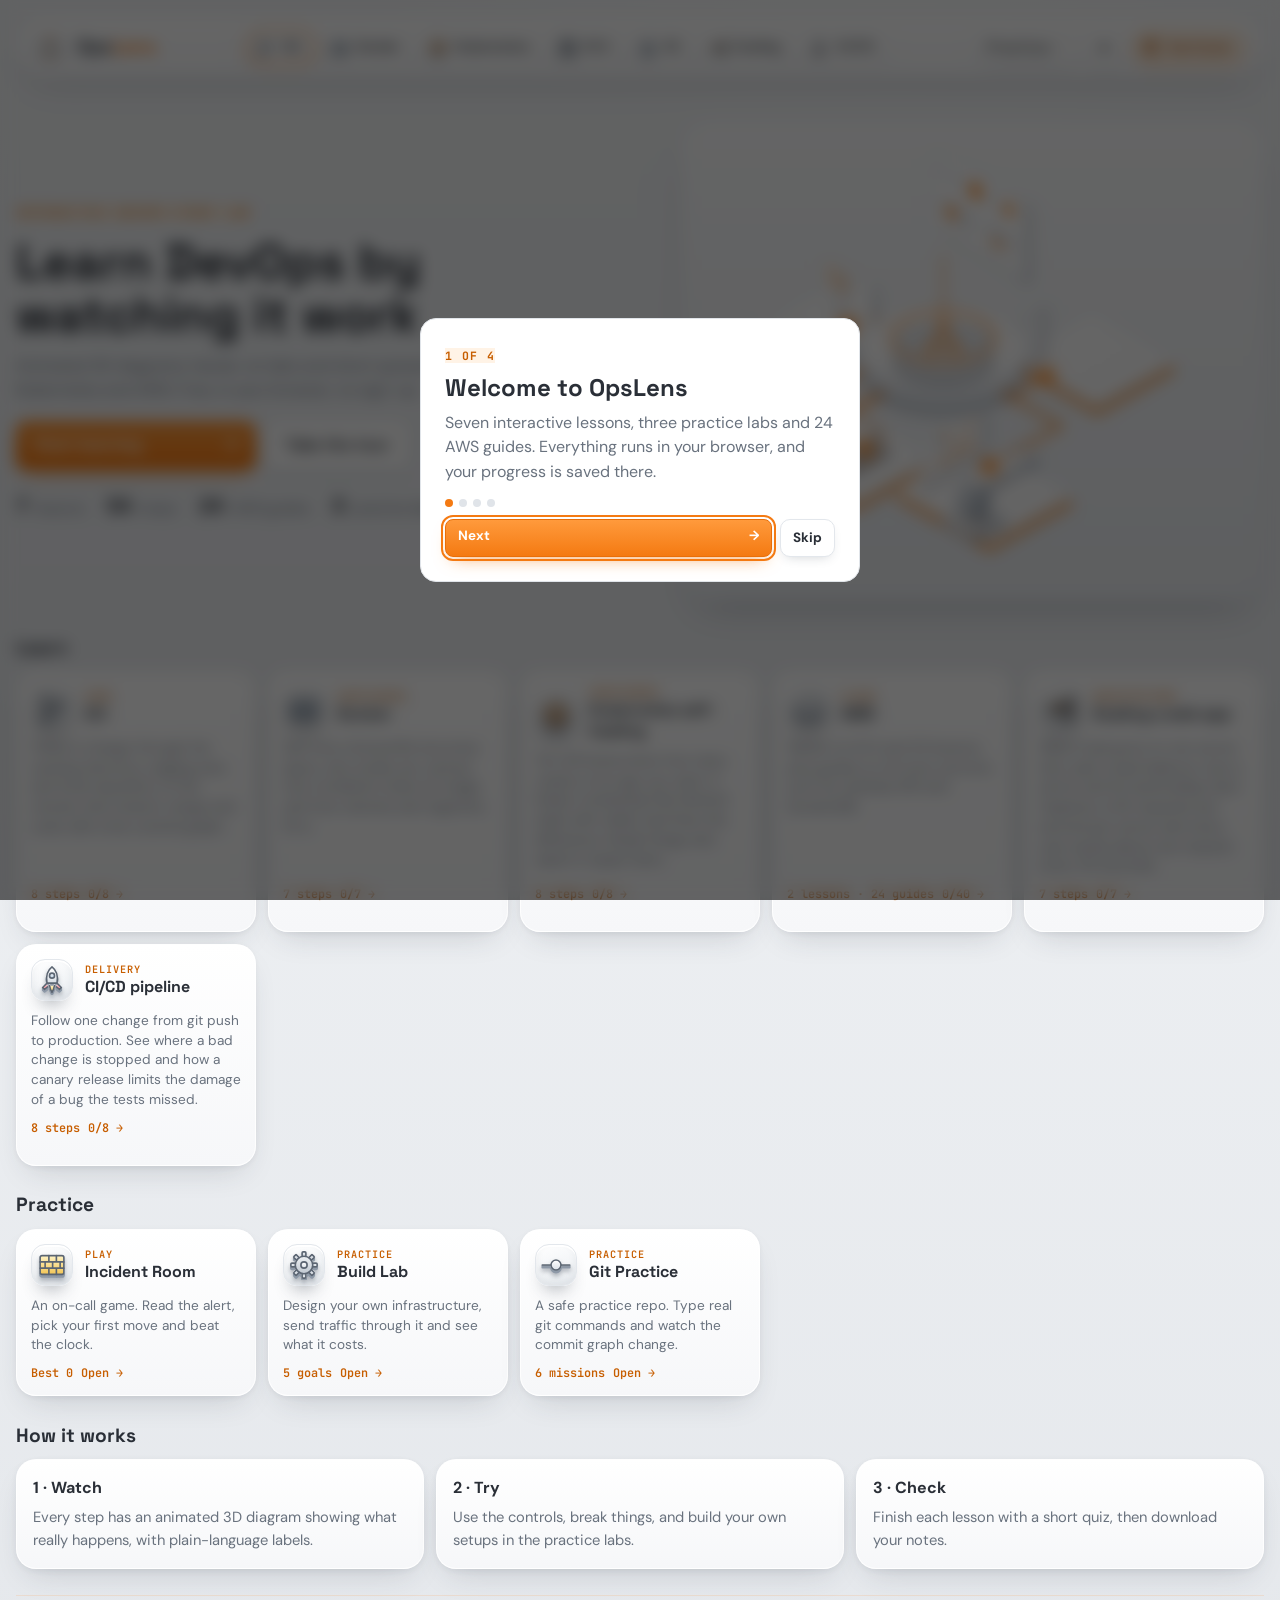
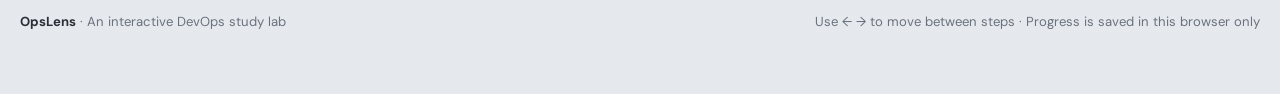
==== commit c7bfac08: "Redesign: white clay theme, orange accent, 3D icons, new logo, motion" ====
--- a/index.html
+++ b/index.html
@@ -5,7 +5,7 @@
 <meta name="viewport" content="width=device-width,initial-scale=1,viewport-fit=cover">
 <title>OpsLens</title>
 <meta name="description" content="OpsLens: animated, interactive lessons on Git, Docker, Kubernetes, AWS EC2 and S3, scaling and CI/CD, plus an on-call incident game.">
-<meta name="theme-color" content="#060c13">
+<meta name="theme-color" content="#eceff2">
 <link rel="canonical" href="https://opslens-nine.vercel.app/">
 <meta property="og:type" content="website">
 <meta property="og:site_name" content="OpsLens">
@@ -22,15 +22,22 @@
 <link rel="preconnect" href="https://fonts.googleapis.com">
 <link rel="preconnect" href="https://fonts.gstatic.com" crossorigin>
 <link rel="stylesheet" href="https://fonts.googleapis.com/css2?family=DM+Sans:wght@400;500;700&family=JetBrains+Mono:wght@400;500;700&family=Space+Grotesk:wght@500;700&display=swap">
-<link rel="stylesheet" href="/style.css?v=9">
+<link rel="stylesheet" href="/style.css?v=13">
 </head>
 <body>
 
 <a class="skip" href="#stagePanel">Skip to the lesson</a>
+<svg class="defs0" aria-hidden="true" focusable="false"><defs>
+<linearGradient id="gW" x1="0" y1="0" x2="0" y2="1"><stop offset="0" stop-color="#ffffff"/><stop offset="1" stop-color="#d9dfe6"/></linearGradient>
+<linearGradient id="gG" x1="0" y1="0" x2="0" y2="1"><stop offset="0" stop-color="#eef1f4"/><stop offset="1" stop-color="#bfc7d0"/></linearGradient>
+<linearGradient id="gB" x1="0" y1="0" x2="0" y2="1"><stop offset="0" stop-color="#f3f7fb"/><stop offset="1" stop-color="#b9cde1"/></linearGradient>
+<linearGradient id="gO" x1="0" y1="0" x2="0" y2="1"><stop offset="0" stop-color="#ffd2a0"/><stop offset="1" stop-color="#ff9a3c"/></linearGradient>
+<linearGradient id="gR" x1="0" y1="0" x2="0" y2="1"><stop offset="0" stop-color="#ffd7db"/><stop offset="1" stop-color="#f08a93"/></linearGradient>
+<linearGradient id="gY" x1="0" y1="0" x2="0" y2="1"><stop offset="0" stop-color="#fff3c4"/><stop offset="1" stop-color="#f2c555"/></linearGradient></defs></svg>
 <div class="app">
   <header class="bar">
     <div class="brand">
-      <svg width="42" height="42" viewBox="0 0 48 48" aria-hidden="true"><rect x="2" y="2" width="40" height="40" rx="10" fill="#0c1a24" stroke="#2fe8c4" stroke-width="2.4"/><rect x="7" y="8" width="24" height="7" rx="2.2" fill="#16313c" stroke="#bff3ea" stroke-width="1.8"/><rect x="7" y="17.5" width="24" height="7" rx="2.2" fill="#16313c" stroke="#bff3ea" stroke-width="1.8"/><rect x="7" y="27" width="24" height="7" rx="2.2" fill="#16313c" stroke="#bff3ea" stroke-width="1.8"/><circle cx="11.5" cy="11.5" r="1.5" fill="#2fe8a0"/><circle cx="11.5" cy="21" r="1.5" fill="#2fe8a0"/><circle cx="11.5" cy="30.5" r="1.5" fill="#ffa24a"/><path d="M34.2 34.2l5 5" stroke="#bff3ea" stroke-width="3.6" stroke-linecap="round"/><circle cx="28.5" cy="28.5" r="8.6" fill="#0f3550" fill-opacity=".95" stroke="#bff3ea" stroke-width="2.6"/><circle cx="28.5" cy="28.5" r="3.4" fill="#ffa24a" stroke="#071118" stroke-width="1.2"/></svg>
+      <svg width="44" height="44" viewBox="0 0 48 48" aria-hidden="true"><defs><linearGradient id="lgB" x1="0" y1="0" x2="0" y2="1"><stop offset="0" stop-color="#ffffff"/><stop offset="1" stop-color="#e6eaee"/></linearGradient><linearGradient id="lgT" x1="0" y1="0" x2="0" y2="1"><stop offset="0" stop-color="#ffffff"/><stop offset="1" stop-color="#eef1f4"/></linearGradient><linearGradient id="lgO" x1="0" y1="0" x2="0" y2="1"><stop offset="0" stop-color="#ffb066"/><stop offset="1" stop-color="#f47a12"/></linearGradient></defs><rect x="2.5" y="2.5" width="43" height="43" rx="13" fill="url(#lgB)" stroke="#d9dee4"/><path d="M12,30 L24,36 L24,40 L12,34Z" fill="#dde2e8" stroke="#aab3be" stroke-width=".7" stroke-linejoin="round"/><path d="M36,30 L24,36 L24,40 L36,34Z" fill="#c3cbd4" stroke="#aab3be" stroke-width=".7" stroke-linejoin="round"/><path d="M24,24 L36,30 L24,36 L12,30Z" fill="url(#lgT)" stroke="#aab3be" stroke-width=".7" stroke-linejoin="round"/><path d="M12,34 L24,40 L36,34" fill="none" stroke="#ff8a1f" stroke-width="1.8" stroke-linecap="round" opacity=".9"/><path d="M12,22 L24,28 L24,32 L12,26Z" fill="#dde2e8" stroke="#aab3be" stroke-width=".7" stroke-linejoin="round"/><path d="M36,22 L24,28 L24,32 L36,26Z" fill="#c3cbd4" stroke="#aab3be" stroke-width=".7" stroke-linejoin="round"/><path d="M24,16 L36,22 L24,28 L12,22Z" fill="url(#lgT)" stroke="#aab3be" stroke-width=".7" stroke-linejoin="round"/><path d="M12,14 L24,20 L24,24 L12,18Z" fill="#dde2e8" stroke="#aab3be" stroke-width=".7" stroke-linejoin="round"/><path d="M36,14 L24,20 L24,24 L36,18Z" fill="#c3cbd4" stroke="#aab3be" stroke-width=".7" stroke-linejoin="round"/><path d="M24,8 L36,14 L24,20 L12,14Z" fill="url(#lgT)" stroke="#aab3be" stroke-width=".7" stroke-linejoin="round"/><path d="M24,11 L30,14 L24,17 L18,14Z" fill="url(#lgO)" stroke="#e86f0a" stroke-width=".6" stroke-linejoin="round"/></svg>
       <span>Ops<b>Lens</b></span><em class="tag">DevOps command center</em>
     </div>
     <nav class="lessons" id="lessons" aria-label="Lessons"></nav>
@@ -80,6 +87,6 @@
   <footer class="foot"><span><b>OpsLens</b> · An interactive DevOps study lab</span><span>Use ← → to move between steps · Progress is saved in this browser only</span></footer>
 </div>
 
-<script src="/app.js?v=9" defer></script>
+<script src="/app.js?v=13" defer></script>
 </body>
 </html>
--- a/style.css
+++ b/style.css
@@ -2,11 +2,11 @@
 :root{
   color-scheme:dark;
   --bg:#060c13; --grid:#12303a; --surface:#0d1822; --pad:#112230; --ink:#e6f6f3; --muted:#8fa9b3; --line:#1b3a42; --shadow:rgba(0,0,0,.45);
-  --neon:#2fe8c4; --istroke:#071118;
-  --req:#35b7ff; --res:#2fe8a0; --slow:#ffa24a; --queue:#f2c744; --bad:#ff5f6d;
+  --neon:#ff8a1f; --istroke:#071118;
+  --req:#3f8fd0; --res:#2fae78; --slow:#ffa24a; --queue:#f2c744; --bad:#ff5f6d;
   --okbg:#0d3a34; --runbg:#0f3550; --badbg:#431924; --waitbg:#3b3312;
   --p0:#f5c46f; --p1:#7fe0b4; --p2:#f2a37a;
-  --termbg:#04090f; --termfg:#cfeff0; --focus:#2fe8c4;
+  --termbg:#04090f; --termfg:#cfeff0; --focus:#ff8a1f;
   --f-display:"Space Grotesk","Helvetica Neue",Arial,sans-serif;
   --f-body:"DM Sans","Helvetica Neue",Arial,sans-serif;
   --f-mono:"JetBrains Mono",ui-monospace,Menlo,Consolas,monospace;
@@ -186,12 +186,12 @@
 @keyframes fall{to{transform:translateY(420px) rotate(540deg);opacity:0}}
 @keyframes pop{from{opacity:0;transform:translateY(10px) scale(.9)}to{opacity:1;transform:none}}
 /* ===== command-center skin (dark, neon teal) ===== */
-body{background:radial-gradient(1100px 520px at 72% -8%,rgba(47,232,196,.13),transparent 62%),radial-gradient(900px 520px at 0% 8%,rgba(53,183,255,.09),transparent 60%),repeating-linear-gradient(30deg,rgba(47,232,196,.035) 0 1px,transparent 1px 46px),repeating-linear-gradient(150deg,rgba(47,232,196,.035) 0 1px,transparent 1px 46px),var(--bg)}
+body{background:radial-gradient(1100px 520px at 72% -8%,rgba(255,138,31,.13),transparent 62%),radial-gradient(900px 520px at 0% 8%,rgba(63,143,208,.09),transparent 60%),repeating-linear-gradient(30deg,rgba(255,138,31,.035) 0 1px,transparent 1px 46px),repeating-linear-gradient(150deg,rgba(255,138,31,.035) 0 1px,transparent 1px 46px),var(--bg)}
 .app{max-width:1440px;gap:14px}
 .bar{display:grid;grid-template-columns:1fr auto;gap:12px 20px;align-items:center}
 .brand{font-size:1.3rem;letter-spacing:.01em}
-.brand svg{filter:drop-shadow(0 0 9px rgba(47,232,196,.55))}
-.brand b{color:var(--neon);text-shadow:0 0 14px rgba(47,232,196,.6)}
+.brand svg{filter:drop-shadow(0 0 9px rgba(255,138,31,.55))}
+.brand b{color:var(--neon);text-shadow:0 0 14px rgba(255,138,31,.6)}
 .brand .tag{font:500 .68rem var(--f-mono);letter-spacing:.14em;text-transform:uppercase;color:var(--muted);font-style:normal;border-left:1px solid var(--line);padding-left:12px;margin-left:4px}
 .hd-r{display:flex;gap:18px;align-items:center;font:500 .76rem var(--f-mono);color:var(--ink)}
 .who{display:inline-flex;gap:8px;align-items:center;padding:4px 10px 4px 6px;border:1px solid var(--line);border-radius:999px;background:rgba(13,24,34,.7)}
@@ -199,14 +199,14 @@
 .lessons{grid-column:1/-1;gap:8px 20px}
 .gl{color:var(--muted)}
 .tab{background:rgba(13,24,34,.82);border:1px solid #1f4a50;border-radius:999px;padding:7px 14px 7px 10px;font-weight:600;font-size:.86rem;color:var(--ink);box-shadow:none;transition:border-color .2s,box-shadow .2s,background .2s}
-.tab:hover{transform:none;border-color:var(--neon);box-shadow:0 0 12px rgba(47,232,196,.25)}
-.tab[aria-current="true"]{background:rgba(47,232,196,.14);border-color:var(--neon);box-shadow:0 0 16px rgba(47,232,196,.38);color:#fff}
+.tab:hover{transform:none;border-color:var(--neon);box-shadow:0 0 12px rgba(255,138,31,.25)}
+.tab[aria-current="true"]{background:rgba(255,138,31,.14);border-color:var(--neon);box-shadow:0 0 16px rgba(255,138,31,.38);color:#fff}
 .tab[aria-current="true"] .i{background:none;padding:0;width:18px;height:18px}
 
 .kpis{display:grid;grid-template-columns:repeat(5,minmax(0,1fr));gap:12px;padding:2px 4px}
 .kpi{display:flex;gap:12px;align-items:center;min-width:0;animation:rise .5s both}
 .kpi:nth-child(2){animation-delay:.05s}.kpi:nth-child(3){animation-delay:.1s}.kpi:nth-child(4){animation-delay:.15s}.kpi:nth-child(5){animation-delay:.2s}
-.kpi .ring{flex:none;width:42px;height:42px;border-radius:50%;border:1.5px solid var(--neon);background:radial-gradient(circle,rgba(47,232,196,.22),rgba(47,232,196,.05));display:grid;place-items:center;box-shadow:0 0 16px rgba(47,232,196,.35)}
+.kpi .ring{flex:none;width:42px;height:42px;border-radius:50%;border:1.5px solid var(--neon);background:radial-gradient(circle,rgba(255,138,31,.22),rgba(255,138,31,.05));display:grid;place-items:center;box-shadow:0 0 16px rgba(255,138,31,.35)}
 .kpi small{display:block;font:500 .72rem var(--f-body);color:var(--muted)}
 .kpi b{display:block;font:700 1.15rem/1.2 var(--f-mono);font-variant-numeric:tabular-nums}
 .kpi b em{font:500 .72rem var(--f-mono);color:var(--neon);font-style:normal}
@@ -216,7 +216,7 @@
 .side{display:flex;flex-direction:column;gap:14px;min-width:0}
 .bottom{display:grid;grid-template-columns:repeat(3,minmax(0,1fr));gap:14px}
 
-.panel,.stage,.steps,.card,.gcard,.ghome,.gres,.gtop{background:linear-gradient(180deg,rgba(18,36,48,.92),rgba(9,19,27,.94));border:1px solid rgba(47,232,196,.2);border-radius:12px;box-shadow:inset 0 1px 0 rgba(255,255,255,.04),0 12px 32px rgba(0,0,0,.35)}
+.panel,.stage,.steps,.card,.gcard,.ghome,.gres,.gtop{background:linear-gradient(180deg,rgba(18,36,48,.92),rgba(9,19,27,.94));border:1px solid rgba(255,138,31,.2);border-radius:12px;box-shadow:inset 0 1px 0 rgba(255,255,255,.04),0 12px 32px rgba(0,0,0,.35)}
 .panel{padding:14px 16px;animation:rise .5s both}
 .ph,.steps h3{font:700 .92rem var(--f-display);letter-spacing:0;color:var(--ink);display:flex;gap:8px;align-items:center;margin:0 0 12px}
 .ph::before,.steps h3::before{content:"";width:7px;height:7px;background:var(--neon);box-shadow:0 0 8px var(--neon);flex:none}
@@ -230,43 +230,43 @@
 .tile .k{color:var(--muted)}
 .tile .v{color:#fff}
 .tile.ok{border-left-color:var(--neon)} .tile.warn{border-left-color:var(--slow)} .tile.bad{border-left-color:var(--bad)}
-.tile.ok .v{text-shadow:0 0 12px rgba(47,232,196,.45)}
+.tile.ok .v{text-shadow:0 0 12px rgba(255,138,31,.45)}
 
 .stage{overflow:hidden}
-.svgwrap{background-image:radial-gradient(520px 260px at 50% 55%,rgba(47,232,196,.10),transparent 70%),repeating-linear-gradient(30deg,rgba(47,232,196,.10) 0 1px,transparent 1px 36px),repeating-linear-gradient(150deg,rgba(47,232,196,.10) 0 1px,transparent 1px 36px);background-size:auto}
-.stagebar{border-top:1px solid rgba(47,232,196,.16);background:rgba(4,9,15,.5)}
+.svgwrap{background-image:radial-gradient(520px 260px at 50% 55%,rgba(255,138,31,.10),transparent 70%),repeating-linear-gradient(30deg,rgba(255,138,31,.10) 0 1px,transparent 1px 36px),repeating-linear-gradient(150deg,rgba(255,138,31,.10) 0 1px,transparent 1px 36px);background-size:auto}
+.stagebar{border-top:1px solid rgba(255,138,31,.16);background:rgba(4,9,15,.5)}
 .legend i{border:1.5px solid rgba(255,255,255,.55)}
-.icon{border:1px solid var(--neon);border-radius:50%;background:rgba(47,232,196,.1);color:var(--neon);box-shadow:none}
-.icon:hover{transform:none;box-shadow:0 0 14px rgba(47,232,196,.45)}
+.icon{border:1px solid var(--neon);border-radius:50%;background:rgba(255,138,31,.1);color:var(--neon);box-shadow:none}
+.icon:hover{transform:none;box-shadow:0 0 14px rgba(255,138,31,.45)}
 
 .steps li::before{background:#1f4a50}
 .dot{background:#0a141c;border:1.5px solid #2a6670}
 .steps li.seen .dot{border-color:var(--neon);color:var(--neon)}
-.steps li.cur .dot{background:var(--neon);border-color:var(--neon);color:#042a24;box-shadow:0 0 14px rgba(47,232,196,.6)}
+.steps li.cur .dot{background:var(--neon);border-color:var(--neon);color:#3a1d00;box-shadow:0 0 14px rgba(255,138,31,.6)}
 .steps li.cur .lab{color:#fff}
 
 .card{padding:20px 22px;gap:14px}
-.chipTag{border:1px solid var(--neon);color:var(--neon);background:rgba(47,232,196,.08)}
-.idea{border-left:3px solid var(--neon);background:rgba(47,232,196,.07)}
+.chipTag{border:1px solid var(--neon);color:var(--neon);background:rgba(255,138,31,.08)}
+.idea{border-left:3px solid var(--neon);background:rgba(255,138,31,.07)}
 .ctl-box{border:1px dashed #2a6670;background:rgba(4,9,15,.35)}
 .ctl input[type=range],.ctl.chk input{accent-color:var(--neon)}
 .btn,.opt{background:rgba(13,24,34,.85);border:1px solid #1f4a50;box-shadow:none;color:var(--ink);transition:border-color .2s,box-shadow .2s,transform .2s}
-.btn:hover:not(:disabled),.opt:hover:not(:disabled){transform:none;border-color:var(--neon);box-shadow:0 0 14px rgba(47,232,196,.3)}
-.btn.go{background:rgba(47,232,196,.12);border-color:var(--neon);color:#fff}
-.btn.run,.btn.run:disabled{background:var(--neon);border-color:var(--neon);color:#042a24}
-.btn.run:hover:not(:disabled){box-shadow:0 0 20px rgba(47,232,196,.6)}
+.btn:hover:not(:disabled),.opt:hover:not(:disabled){transform:none;border-color:var(--neon);box-shadow:0 0 14px rgba(255,138,31,.3)}
+.btn.go{background:rgba(255,138,31,.12);border-color:var(--neon);color:#fff}
+.btn.run,.btn.run:disabled{background:var(--neon);border-color:var(--neon);color:#3a1d00}
+.btn.run:hover:not(:disabled){box-shadow:0 0 20px rgba(255,138,31,.6)}
 footer{text-align:center;padding-top:4px}
 
 /* side panel */
 .ptop{display:flex;gap:16px;align-items:center;margin-bottom:12px}
 .donut .dn{font:700 18px var(--f-mono);fill:#fff}
-.donut circle:nth-child(2){filter:drop-shadow(0 0 5px rgba(47,232,196,.7))}
+.donut circle:nth-child(2){filter:drop-shadow(0 0 5px rgba(255,138,31,.7))}
 .plg{list-style:none;margin:0;padding:0;display:grid;gap:6px;font-size:.82rem;color:var(--muted)}
 .plg li{display:flex;align-items:center;gap:8px}.plg i{width:9px;height:9px;border-radius:50%;flex:none}.plg b{color:var(--ink);font-family:var(--f-mono);margin-left:auto;padding-left:10px}
 .prog,.skills{list-style:none;margin:0;padding:0;display:grid;gap:12px}
 .prow{display:grid;grid-template-columns:auto 1fr auto;gap:4px 10px;align-items:center;width:100%;background:none;border:0;padding:4px 6px;border-radius:8px;text-align:left}
-.prow:hover,.prow.on{background:rgba(47,232,196,.08)}
-.prow .num{width:22px;height:22px;border-radius:50%;display:grid;place-items:center;font:700 .74rem var(--f-mono);color:#04110f}
+.prow:hover,.prow.on{background:rgba(255,138,31,.08)}
+.prow .num{width:22px;height:22px;border-radius:50%;display:grid;place-items:center;font:700 .74rem var(--f-mono);color:#2a1400}
 .prow .nm{font-size:.86rem;font-weight:500;min-width:0;overflow:hidden;text-overflow:ellipsis;white-space:nowrap}
 .prow .val,.skills b{font:700 .8rem var(--f-mono)}
 .bar i,.skills .bar i{display:block;height:100%;border-radius:3px;box-shadow:0 0 8px currentColor;transition:width .5s}
@@ -274,7 +274,7 @@
 .skills li{display:grid;grid-template-columns:1fr auto;gap:5px 10px;font-size:.86rem}
 .parts ul{grid-template-columns:1fr;gap:8px}
 .parts li{background:rgba(4,9,15,.45);border:1px solid #1b3a42;border-radius:10px;padding:8px 10px}
-.parts li .i{filter:drop-shadow(0 0 6px rgba(47,232,196,.35))}
+.parts li .i{filter:drop-shadow(0 0 6px rgba(255,138,31,.35))}
 .parts li b{font-size:.84rem}.parts li span{font-size:.76rem}
 
 /* bottom */
@@ -290,29 +290,29 @@
 svg .shd{fill:rgba(0,0,0,.4)}
 svg .bx{fill:#0c1a24;stroke:#2a6670;stroke-width:1.6}
 svg .bx.pad{fill:#09131b}
-svg .bx.st-pass,svg .bx.pod-run{fill:#0d3a34;stroke:var(--neon);filter:drop-shadow(0 0 5px rgba(47,232,196,.5))}
-svg .bx.st-run{fill:#0f3550;stroke:var(--req);filter:drop-shadow(0 0 5px rgba(53,183,255,.5))}
+svg .bx.st-pass,svg .bx.pod-run{fill:#0d3a34;stroke:var(--neon);filter:drop-shadow(0 0 5px rgba(255,138,31,.5))}
+svg .bx.st-run{fill:#0f3550;stroke:var(--req);filter:drop-shadow(0 0 5px rgba(63,143,208,.5))}
 svg .bx.st-fail,svg .bx.pod-crash{fill:#431924;stroke:var(--bad);filter:drop-shadow(0 0 5px rgba(255,95,109,.5))}
 svg .bx.st-wait,svg .bx.pod-wait{fill:#3b3312;stroke:var(--queue)}
 svg .chip{fill:#08121a;stroke:var(--neon);stroke-width:1.3}
 svg .zone{stroke:#2a6670}
 svg .zone.sg{stroke:var(--req)}
-svg .subnet{fill:rgba(47,232,196,.05);stroke:#1f4a50}
+svg .subnet{fill:rgba(255,138,31,.05);stroke:#1f4a50}
 svg .ln{stroke:#2fb9a5;stroke-width:2}
 svg .ln.ok{stroke:var(--res)}
-svg .pk{stroke:#04110f;stroke-width:1.2}
+svg .pk{stroke:#2a1400;stroke-width:1.2}
 svg .pk.c-res{filter:drop-shadow(0 0 4px var(--res))}
 svg .pk.c-req{filter:drop-shadow(0 0 4px var(--req))}
 svg .track{fill:#16303a}
 svg .term{fill:#04090f;stroke:#2a6670;stroke-width:1.6}
-svg .pe{stroke:#04110f}
+svg .pe{stroke:#2a1400}
 .fb.ok,.fb.bad{border-radius:10px}
 .pager{border-left-width:3px}
 .gbar{border:1px solid #1f4a50;background:#0a141c}
 .gbar i{box-shadow:0 0 10px currentColor}
 .gbig{border:1.5px solid var(--neon);background:rgba(255,95,109,.14);box-shadow:0 0 20px rgba(255,95,109,.35)}
-.opt kbd{border:1px solid var(--neon);color:var(--neon);background:rgba(47,232,196,.08)}
-.opt.good{border-color:var(--neon);box-shadow:0 0 16px rgba(47,232,196,.4)}.opt.wrong{border-color:var(--bad)}
+.opt kbd{border:1px solid var(--neon);color:var(--neon);background:rgba(255,138,31,.08)}
+.opt.good{border-color:var(--neon);box-shadow:0 0 16px rgba(255,138,31,.4)}.opt.wrong{border-color:var(--bad)}
 .miss{background:rgba(4,9,15,.45)}
 
 .svgwrap svg{max-height:520px;margin:0 auto}
@@ -329,17 +329,17 @@
 @media (prefers-reduced-motion:reduce){*{animation:none!important;transition:none!important}}
 
 /* ---- contents window ---- */
-.menubtn{display:inline-flex;gap:8px;align-items:center;background:rgba(47,232,196,.14);border:1px solid var(--neon);color:#fff;border-radius:999px;padding:7px 14px 7px 10px;font-weight:700;font-size:.86rem;cursor:pointer;box-shadow:0 0 14px rgba(47,232,196,.3)}
-.menubtn:hover{box-shadow:0 0 20px rgba(47,232,196,.55)}
+.menubtn{display:inline-flex;gap:8px;align-items:center;background:rgba(255,138,31,.14);border:1px solid var(--neon);color:#fff;border-radius:999px;padding:7px 14px 7px 10px;font-weight:700;font-size:.86rem;cursor:pointer;box-shadow:0 0 14px rgba(255,138,31,.3)}
+.menubtn:hover{box-shadow:0 0 20px rgba(255,138,31,.55)}
 .hd-r{display:flex;gap:10px;align-items:center;flex-wrap:wrap}
 .mdl{position:fixed;inset:0;z-index:50;display:grid;place-items:center;padding:16px;background:rgba(2,8,12,.62);-webkit-backdrop-filter:blur(8px);backdrop-filter:blur(8px)}
 .mdl[hidden]{display:none}
-.mdl-win{width:min(1040px,100%);height:min(680px,100%);display:grid;grid-template-columns:230px minmax(0,1fr);border-radius:22px;overflow:hidden;background:linear-gradient(160deg,rgba(24,46,60,.95),rgba(8,17,24,.98));border:1px solid rgba(47,232,196,.28);box-shadow:0 30px 80px rgba(0,0,0,.6),inset 0 1px 0 rgba(255,255,255,.08);animation:rise .3s both}
-.mdl-side{padding:16px 12px;border-right:1px solid rgba(47,232,196,.14);background:rgba(255,255,255,.03);display:flex;flex-direction:column;gap:4px;overflow-y:auto;min-height:0}
+.mdl-win{width:min(1040px,100%);height:min(680px,100%);display:grid;grid-template-columns:230px minmax(0,1fr);border-radius:22px;overflow:hidden;background:linear-gradient(160deg,rgba(24,46,60,.95),rgba(8,17,24,.98));border:1px solid rgba(255,138,31,.28);box-shadow:0 30px 80px rgba(0,0,0,.6),inset 0 1px 0 rgba(255,255,255,.08);animation:rise .3s both}
+.mdl-side{padding:16px 12px;border-right:1px solid rgba(255,138,31,.14);background:rgba(255,255,255,.03);display:flex;flex-direction:column;gap:4px;overflow-y:auto;min-height:0}
 .mdl-side .mh{display:flex;gap:10px;align-items:center;padding:4px 10px 14px;font:700 1.1rem var(--f-display)}
 .mnav{display:flex;gap:10px;align-items:center;width:100%;text-align:left;background:none;border:0;color:var(--muted);padding:10px 12px;border-radius:12px;font-weight:600;font-size:.92rem;cursor:pointer}
-.mnav:hover{background:rgba(47,232,196,.08);color:var(--ink)}
-.mnav[aria-current=true]{background:rgba(47,232,196,.16);color:#fff;box-shadow:inset 0 0 0 1px rgba(47,232,196,.45)}
+.mnav:hover{background:rgba(255,138,31,.08);color:var(--ink)}
+.mnav[aria-current=true]{background:rgba(255,138,31,.16);color:#fff;box-shadow:inset 0 0 0 1px rgba(255,138,31,.45)}
 .mdl-main{display:flex;flex-direction:column;min-width:0;min-height:0}
 .mdl-top{display:flex;justify-content:space-between;gap:12px;align-items:flex-start;padding:20px 24px 12px}
 .mdl-top h2{margin:0;font:700 1.35rem var(--f-display)}
@@ -349,11 +349,11 @@
 .mdl-body{overflow-y:auto;padding:4px 24px 24px;flex:1;min-height:0}
 .sgrid{display:grid;grid-template-columns:repeat(auto-fill,minmax(230px,1fr));gap:12px}
 .sgrid.compact{grid-template-columns:repeat(auto-fill,minmax(210px,1fr))}
-.scard{display:flex;flex-direction:column;gap:10px;text-align:left;padding:14px;border-radius:14px;background:rgba(255,255,255,.04);border:1px solid rgba(47,232,196,.18);color:var(--ink);cursor:pointer;min-width:0;transition:border-color .2s,box-shadow .2s,transform .2s}
-.scard:hover{border-color:var(--neon);box-shadow:0 0 16px rgba(47,232,196,.28);transform:translateY(-2px)}
+.scard{display:flex;flex-direction:column;gap:10px;text-align:left;padding:14px;border-radius:14px;background:rgba(255,255,255,.04);border:1px solid rgba(255,138,31,.18);color:var(--ink);cursor:pointer;min-width:0;transition:border-color .2s,box-shadow .2s,transform .2s}
+.scard:hover{border-color:var(--neon);box-shadow:0 0 16px rgba(255,138,31,.28);transform:translateY(-2px)}
 .sh{display:flex;gap:12px;align-items:center;min-width:0}
 .sh .badge{margin-left:auto}
-.sico{flex:none;width:42px;height:42px;border-radius:12px;border:1px solid rgba(47,232,196,.35);background:radial-gradient(circle,rgba(47,232,196,.16),rgba(47,232,196,.03));display:grid;place-items:center}
+.sico{flex:none;width:42px;height:42px;border-radius:12px;border:1px solid rgba(255,138,31,.35);background:radial-gradient(circle,rgba(255,138,31,.16),rgba(255,138,31,.03));display:grid;place-items:center}
 .st{display:block;font:600 .64rem var(--f-mono);letter-spacing:.1em;text-transform:uppercase;color:var(--muted)}
 .sn{display:block;font:700 1rem var(--f-display)}
 .sp{display:block;color:var(--muted);font-size:.85rem;line-height:1.45;flex:1}
@@ -366,12 +366,12 @@
 .badge{flex:none;font:700 .6rem var(--f-mono);padding:2px 8px;border-radius:99px;border:1px solid;letter-spacing:.04em}
 .badge.les{color:var(--neon);border-color:var(--neon)}
 .badge.gd{color:var(--muted);border-color:#2a4a52}
-.badge.rd{color:#04110f;background:var(--res);border-color:var(--res)}
+.badge.rd{color:#2a1400;background:var(--res);border-color:var(--res)}
 .msteps{list-style:none;margin:0;padding:0;display:flex;flex-direction:column;gap:8px}
-.mstep{display:grid;grid-template-columns:34px minmax(0,1fr) auto;gap:12px;align-items:center;width:100%;text-align:left;padding:11px 14px;border-radius:14px;background:rgba(255,255,255,.04);border:1px solid rgba(47,232,196,.16);color:var(--ink);cursor:pointer}
-.mstep:hover{border-color:var(--neon);box-shadow:0 0 14px rgba(47,232,196,.25)}
+.mstep{display:grid;grid-template-columns:34px minmax(0,1fr) auto;gap:12px;align-items:center;width:100%;text-align:left;padding:11px 14px;border-radius:14px;background:rgba(255,255,255,.04);border:1px solid rgba(255,138,31,.16);color:var(--ink);cursor:pointer}
+.mstep:hover{border-color:var(--neon);box-shadow:0 0 14px rgba(255,138,31,.25)}
 .mnum{width:30px;height:30px;border-radius:50%;display:grid;place-items:center;font:700 .8rem var(--f-mono);border:1.5px solid #2a6670;color:var(--muted)}
-.mnum.ok{background:var(--neon);border-color:var(--neon);color:#04110f}
+.mnum.ok{background:var(--neon);border-color:var(--neon);color:#2a1400}
 .mtx{display:flex;flex-direction:column;min-width:0}.mtx b{font-size:.95rem}.mtx span{color:var(--muted);font-size:.84rem}
 .mgame{display:flex;flex-direction:column;gap:14px;align-items:flex-start}.mgame p{margin:0}
 .svt{margin:0;font:700 1.3rem var(--f-display)}
@@ -381,13 +381,13 @@
 .tb th{text-align:left;font:700 .66rem var(--f-mono);letter-spacing:.08em;text-transform:uppercase;color:var(--muted);padding:8px 10px;border-bottom:1px solid #1f4a50}
 .tb td{padding:9px 10px;border-bottom:1px solid rgba(31,74,80,.5);vertical-align:top}
 .tb td:first-child{white-space:nowrap}.tb td code{white-space:normal;word-break:break-word}
-.svc code{font-family:var(--f-mono);color:#bff3ea;font-size:.8rem}
+.svc code{font-family:var(--f-mono);color:#ffe3c7;font-size:.8rem}
 .svc .note{color:var(--muted);font-size:.8rem}
 .mnavrow{display:flex;gap:10px;flex-wrap:wrap;margin-top:6px}
 @media (max-width:720px){
  .mdl{padding:0;place-items:end stretch}
  .mdl-win{grid-template-columns:1fr;grid-template-rows:auto minmax(0,1fr);height:92vh;border-radius:22px 22px 0 0}
- .mdl-side{flex-direction:row;overflow-x:auto;overflow-y:hidden;border-right:0;border-bottom:1px solid rgba(47,232,196,.14);padding:10px}
+ .mdl-side{flex-direction:row;overflow-x:auto;overflow-y:hidden;border-right:0;border-bottom:1px solid rgba(255,138,31,.14);padding:10px}
  .mdl-side .mh{display:none}.mnav{white-space:nowrap;flex:none;width:auto}
  .mdl-top,.mdl-body{padding-left:16px;padding-right:16px}
  .tb td:first-child{white-space:normal}
@@ -404,10 +404,10 @@
 .lpal{display:flex;flex-wrap:wrap;gap:8px;align-items:center}
 .lpb{display:inline-flex;gap:7px;align-items:center;min-height:40px;padding:6px 12px;font-size:.84rem;box-shadow:none}
 .ltraf{display:flex;gap:10px;align-items:center;font:600 .84rem var(--f-body)}
-.ltraf input{width:150px;accent-color:#2fe8c4}
+.ltraf input{width:150px;accent-color:#ff8a1f}
 .ltraf output{font:700 .84rem var(--f-mono);min-width:84px;color:var(--neon)}
 .labgrid{display:grid;grid-template-columns:minmax(0,1fr) 330px;gap:14px;align-items:start}
-.labcanvas{background:linear-gradient(180deg,rgba(18,36,48,.92),rgba(9,19,27,.94));border:1px solid rgba(47,232,196,.2);border-radius:12px;padding:6px;background-image:linear-gradient(rgba(47,232,196,.05) 1px,transparent 1px),linear-gradient(90deg,rgba(47,232,196,.05) 1px,transparent 1px);background-size:30px 30px}
+.labcanvas{background:linear-gradient(180deg,rgba(18,36,48,.92),rgba(9,19,27,.94));border:1px solid rgba(255,138,31,.2);border-radius:12px;padding:6px;background-image:linear-gradient(rgba(255,138,31,.05) 1px,transparent 1px),linear-gradient(90deg,rgba(255,138,31,.05) 1px,transparent 1px);background-size:30px 30px}
 #lsvg{width:100%;height:auto;display:block;touch-action:none;user-select:none}
 .lnode{cursor:grab;touch-action:none}
 .lmsg{margin:4px 10px 6px;min-height:1.3em;color:var(--muted);font-size:.84rem}
@@ -429,13 +429,13 @@
 
 /* ---- final polish ---- */
 html{scroll-behavior:smooth}
-::selection{background:rgba(47,232,196,.35);color:#fff}
+::selection{background:rgba(255,138,31,.35);color:#fff}
 *{scrollbar-color:#1f4a50 transparent}
 ::-webkit-scrollbar{width:9px;height:9px}::-webkit-scrollbar-thumb{background:#1f4a50;border-radius:6px}::-webkit-scrollbar-track{background:transparent}
 :focus-visible{outline:2px solid var(--neon);outline-offset:2px;border-radius:8px}
-.bar{padding:10px 14px;border-radius:16px;background:linear-gradient(180deg,rgba(18,36,48,.7),rgba(9,19,27,.55));border:1px solid rgba(47,232,196,.16);-webkit-backdrop-filter:blur(10px);backdrop-filter:blur(10px)}
+.bar{padding:10px 14px;border-radius:16px;background:linear-gradient(180deg,rgba(18,36,48,.7),rgba(9,19,27,.55));border:1px solid rgba(255,138,31,.16);-webkit-backdrop-filter:blur(10px);backdrop-filter:blur(10px)}
 .panel,.stage,.steps,.card,.metrics .tile{transition:border-color .25s,box-shadow .25s}
-.panel:hover,.steps:hover{border-color:rgba(47,232,196,.38)}
+.panel:hover,.steps:hover{border-color:rgba(255,138,31,.38)}
 .stage{position:relative;overflow:hidden;box-shadow:0 18px 50px rgba(0,0,0,.45),inset 0 1px 0 rgba(255,255,255,.05)}
 .stage::after{content:"";position:absolute;inset:0;pointer-events:none;background:radial-gradient(ellipse at 50% 40%,transparent 55%,rgba(2,8,12,.55) 100%)}
 .stagebar{position:relative;z-index:1}
@@ -443,12 +443,12 @@
 .tab:hover{transform:translateY(-1px)}
 .btn,.opt,.scard,.mstep{transition:border-color .2s,box-shadow .2s,transform .15s,background .2s}
 .btn:active:not(:disabled){transform:scale(.98)}
-.card h2{background:linear-gradient(90deg,#fff,#9ff3e3);-webkit-background-clip:text;background-clip:text;-webkit-text-fill-color:transparent}
-.steps li.cur .dot{box-shadow:0 0 14px var(--neon),0 0 0 3px rgba(47,232,196,.2)}
+.card h2{background:linear-gradient(90deg,#fff,#ffd6a8);-webkit-background-clip:text;background-clip:text;-webkit-text-fill-color:transparent}
+.steps li.cur .dot{box-shadow:0 0 14px var(--neon),0 0 0 3px rgba(255,138,31,.2)}
 .kpi .ring{animation:glowp 3.4s ease-in-out infinite}
-@keyframes glowp{0%,100%{box-shadow:0 0 12px rgba(47,232,196,.25)}50%{box-shadow:0 0 22px rgba(47,232,196,.55)}}
+@keyframes glowp{0%,100%{box-shadow:0 0 12px rgba(255,138,31,.25)}50%{box-shadow:0 0 22px rgba(255,138,31,.55)}}
 .metrics .tile{background:linear-gradient(180deg,rgba(18,36,48,.9),rgba(9,19,27,.92))}
-body{background-image:radial-gradient(1100px 520px at 12% -8%,rgba(47,232,196,.10),transparent 60%),radial-gradient(900px 480px at 100% 0,rgba(53,183,255,.08),transparent 60%)}
+body{background-image:radial-gradient(1100px 520px at 12% -8%,rgba(255,138,31,.10),transparent 60%),radial-gradient(900px 480px at 100% 0,rgba(63,143,208,.08),transparent 60%)}
 
 /* ---- Git Practice ---- */
 #gp{display:none}
@@ -457,32 +457,32 @@
 .app.gp .deck{grid-template-columns:minmax(0,1fr)}
 .gpgrid{display:grid;grid-template-columns:minmax(0,1fr) 340px;gap:14px;align-items:start}
 .gpleft,.gpright{display:flex;flex-direction:column;gap:12px;min-width:0}
-.gpterm{background:#050b11;border:1px solid rgba(47,232,196,.3);border-radius:12px;overflow:hidden;box-shadow:0 14px 40px rgba(0,0,0,.45)}
+.gpterm{background:#050b11;border:1px solid rgba(255,138,31,.3);border-radius:12px;overflow:hidden;box-shadow:0 14px 40px rgba(0,0,0,.45)}
 .gpout{height:320px;overflow-y:auto;padding:12px 14px;font:500 .84rem/1.5 var(--f-mono);white-space:pre-wrap;word-break:break-word}
-.gln.c{color:#e6f6f3}.gln.o{color:#b8d4d0}.gln.e{color:#ff8a94}.gln.g{color:#2fe8a0}
-.pp{color:#2fe8c4;font-weight:700}
-.gpin{display:flex;gap:8px;align-items:center;padding:10px 14px;border-top:1px solid rgba(47,232,196,.2);background:#08121a;font:500 .84rem var(--f-mono)}
+.gln.c{color:#e6f6f3}.gln.o{color:#b8d4d0}.gln.e{color:#ff8a94}.gln.g{color:#2fae78}
+.pp{color:#ff8a1f;font-weight:700}
+.gpin{display:flex;gap:8px;align-items:center;padding:10px 14px;border-top:1px solid rgba(255,138,31,.2);background:#08121a;font:500 .84rem var(--f-mono)}
 .gpin .pp{flex:none;max-width:48%;overflow:hidden;text-overflow:ellipsis;white-space:nowrap}
-.gpin input{flex:1;min-width:0;background:transparent;border:0;outline:0;color:#fff;font:inherit;caret-color:#2fe8c4}
+.gpin input{flex:1;min-width:0;background:transparent;border:0;outline:0;color:#fff;font:inherit;caret-color:#ff8a1f}
 .gpq{display:flex;flex-wrap:wrap;gap:8px}
 .gpareas{display:grid;grid-template-columns:repeat(3,minmax(0,1fr));gap:10px}
-.gpa{padding:12px;border-radius:12px;background:rgba(255,255,255,.04);border:1px solid rgba(47,232,196,.18);min-width:0}
+.gpa{padding:12px;border-radius:12px;background:rgba(255,255,255,.04);border:1px solid rgba(255,138,31,.18);min-width:0}
 .gpa h4{margin:0 0 8px;font:700 .68rem var(--f-mono);letter-spacing:.1em;text-transform:uppercase;color:var(--neon)}
 .gpa ul{list-style:none;margin:0;padding:0;display:flex;flex-direction:column;gap:5px;font:500 .82rem var(--f-mono)}
 .gpa li{word-break:break-word}.gpa li em{font-style:normal;color:var(--muted);font-size:.72rem}
-.gpa li.un{color:#ff8a94}.gpa li.mod{color:#ffa24a}.gpa li.stg{color:#2fe8a0}.gpa li.emp{color:var(--muted)}
+.gpa li.un{color:#ff8a94}.gpa li.mod{color:#ffa24a}.gpa li.stg{color:#2fae78}.gpa li.emp{color:var(--muted)}
 .gpg{overflow-x:auto}
 .gpm{list-style:none;margin:0;padding:0;display:flex;flex-direction:column;gap:10px}
 .gpm li{display:grid;grid-template-columns:22px 1fr;gap:8px;font-size:.88rem}
 .gpm small{display:block;color:var(--muted);font-size:.78rem;line-height:1.45;margin-top:2px}
-.gpm code{font-family:var(--f-mono);color:#bff3ea;font-size:.74rem;word-break:break-word}
+.gpm code{font-family:var(--f-mono);color:#ffe3c7;font-size:.74rem;word-break:break-word}
 .gpm li.done .lck{color:var(--neon)}.gpm li.now b{color:var(--neon)}
 @media (max-width:1060px){.gpgrid{grid-template-columns:1fr}}
 @media (max-width:640px){.gpareas{grid-template-columns:1fr}.gpout{height:260px}}
 
 /* ---- production layout ---- */
 #kpis,#bottom,#intro,#progPanel{display:none}
-.skip{position:absolute;left:-999px;top:8px;background:var(--neon);color:#04110f;padding:8px 14px;border-radius:8px;font-weight:700;z-index:100}
+.skip{position:absolute;left:-999px;top:8px;background:var(--neon);color:#2a1400;padding:8px 14px;border-radius:8px;font-weight:700;z-index:100}
 .skip:focus{left:12px}
 .app{max-width:1360px;gap:16px}
 .bar{position:sticky;top:8px;z-index:30;display:grid;grid-template-columns:auto minmax(0,1fr) auto;gap:10px 16px;align-items:center;padding:8px 12px}
@@ -494,15 +494,15 @@
 .bar .tab{flex:none;padding:6px 12px 6px 9px;font-size:.84rem}
 .hd-r{display:flex;gap:8px;align-items:center}
 .pmenu{position:relative}
-.pmenu-list{position:absolute;right:0;top:calc(100% + 8px);min-width:210px;padding:6px;border-radius:14px;background:rgba(10,20,28,.97);border:1px solid rgba(47,232,196,.3);box-shadow:0 18px 40px rgba(0,0,0,.55);display:flex;flex-direction:column;gap:2px;z-index:40}
+.pmenu-list{position:absolute;right:0;top:calc(100% + 8px);min-width:210px;padding:6px;border-radius:14px;background:rgba(10,20,28,.97);border:1px solid rgba(255,138,31,.3);box-shadow:0 18px 40px rgba(0,0,0,.55);display:flex;flex-direction:column;gap:2px;z-index:40}
 .pmenu-list[hidden]{display:none}
 .pmenu-list button{display:flex;gap:10px;align-items:center;width:100%;text-align:left;background:none;border:0;color:var(--ink);padding:10px 12px;border-radius:10px;font-weight:600;font-size:.88rem;cursor:pointer}
-.pmenu-list button:hover,.pmenu-list button[aria-current=true]{background:rgba(47,232,196,.14)}
+.pmenu-list button:hover,.pmenu-list button[aria-current=true]{background:rgba(255,138,31,.14)}
 .ltitle{display:flex;justify-content:space-between;gap:12px 24px;align-items:center;flex-wrap:wrap;padding:2px 2px 0}
 .lt-l{display:flex;gap:14px;align-items:center;min-width:0}
 .lt-l h1{margin:0;font:700 1.55rem var(--f-display);letter-spacing:-.01em}
 .lt-l p{margin:2px 0 0;color:var(--muted);font-size:.92rem;max-width:62ch}
-.lt-ico{flex:none;width:52px;height:52px;border-radius:14px;border:1px solid rgba(47,232,196,.4);background:radial-gradient(circle,rgba(47,232,196,.2),rgba(47,232,196,.04));display:grid;place-items:center}
+.lt-ico{flex:none;width:52px;height:52px;border-radius:14px;border:1px solid rgba(255,138,31,.4);background:radial-gradient(circle,rgba(255,138,31,.2),rgba(255,138,31,.04));display:grid;place-items:center}
 .lt-r{display:flex;flex-direction:column;gap:6px;min-width:190px;font:600 .74rem var(--f-mono);color:var(--muted)}
 .lt-r .row{display:flex;justify-content:space-between;gap:12px}
 .lt-r b{color:var(--neon)}
@@ -520,7 +520,7 @@
 .app.gm #ltitle,.app.lb #ltitle,.app.gp #ltitle{display:none}
 .mdl .kpis{display:grid;grid-template-columns:repeat(5,minmax(0,1fr));gap:10px;margin-bottom:16px}
 .mdl .bottom{display:grid;grid-template-columns:repeat(2,minmax(0,1fr));gap:12px;margin-top:18px}
-.foot{display:flex;flex-wrap:wrap;gap:6px 24px;justify-content:space-between;align-items:center;margin-top:10px;padding:16px 4px 6px;border-top:1px solid rgba(47,232,196,.14);color:var(--muted);font-size:.82rem;text-align:left}
+.foot{display:flex;flex-wrap:wrap;gap:6px 24px;justify-content:space-between;align-items:center;margin-top:10px;padding:16px 4px 6px;border-top:1px solid rgba(255,138,31,.14);color:var(--muted);font-size:.82rem;text-align:left}
 .foot b{color:var(--ink)}
 @media (min-width:761px){.ltitle{flex-wrap:nowrap}.lt-l{flex:1}.lt-r{flex:none;width:210px}}
 @media (max-width:1100px){.deck{grid-template-columns:minmax(0,1fr)}}
@@ -572,32 +572,126 @@
 }
 /* calmer glow */
 .brand svg,.donut circle:nth-child(2),.parts li .i{filter:none!important}
-svg .bx.st-pass,svg .bx.pod-run,svg .bx.st-run,svg .bx.st-fail,svg .bx.pod-crash,svg .pk.c-res,svg .pk.c-req{filter:none!important}
+svg .bx.st-pass,svg .bx.pod-run,svg .bx.st-run,svg .bx.st-fail,svg .bx.pod-crash{filter:none!important}
 h1,h2,h3,.kpi b,.kpis *{text-shadow:none!important}
-/* light theme */
-:root[data-theme=light]{color-scheme:light;
- --bg:#f4f7f9;--grid:#d5e0e6;--surface:#ffffff;--pad:#e9f0f4;--ink:#0f2230;--muted:#506b78;--line:#cfdce3;--shadow:rgba(15,34,48,.12);
- --neon:#0a8f78;--req:#0b7fc4;--res:#0e9a62;--slow:#c9701a;--queue:#a8820a;--bad:#d03a49;
- --okbg:#d9f4ec;--runbg:#dcecf8;--badbg:#fbe0e4;--waitbg:#f8efc9;--focus:#0b7fc4}
-:root[data-theme=light] .svgwrap,:root[data-theme=light] .stagebar,:root[data-theme=light] .labcanvas,:root[data-theme=light] .gpterm,:root[data-theme=light] .gptm,:root[data-theme=light] .gpg{
- --bg:#060c13;--grid:#12303a;--surface:#0d1822;--pad:#112230;--ink:#e6f6f3;--muted:#8fa9b3;--line:#1b3a42;--shadow:rgba(0,0,0,.45);--neon:#2fe8c4;--req:#35b7ff;--res:#2fe8a0;--slow:#ffa24a;--queue:#f2c744;--bad:#ff5f6d;--okbg:#0d3a34;--runbg:#0f3550;--badbg:#431924;--waitbg:#3b3312;color:var(--ink)}
-:root[data-theme=light] .hero-r{background:#060c13;border-radius:16px;padding:8px}
-.themebtn{border:2px solid var(--ink);background:var(--surface);border-radius:10px;padding:8px 10px;min-height:40px;line-height:1}
-/* light theme surfaces */
-:root[data-theme=light] .mdl,:root[data-theme=light] .stage{--bg:#060c13;--grid:#12303a;--surface:#0d1822;--pad:#112230;--ink:#e6f6f3;--muted:#8fa9b3;--line:#1b3a42;--shadow:rgba(0,0,0,.45);--neon:#2fe8c4;--req:#35b7ff;--res:#2fe8a0;--slow:#ffa24a;--queue:#f2c744;--bad:#ff5f6d;--okbg:#0d3a34;--runbg:#0f3550;--badbg:#431924;--waitbg:#3b3312;color:var(--ink)}
-:root[data-theme=light] body{background:#eef3f6}
-:root[data-theme=light] .bar,:root[data-theme=light] .panel,:root[data-theme=light] .steps,:root[data-theme=light] .card,:root[data-theme=light] .who,:root[data-theme=light] .tile,:root[data-theme=light] .kpi,:root[data-theme=light] .scard,:root[data-theme=light] .how>div,:root[data-theme=light] .parts li{background:#fff;border-color:var(--line);box-shadow:0 1px 2px rgba(15,34,48,.06)}
-:root[data-theme=light] .card h2{background:none;-webkit-text-fill-color:currentColor;color:var(--ink)}
-:root[data-theme=light] .tab,:root[data-theme=light] .btn,:root[data-theme=light] .opt,:root[data-theme=light] .themebtn,:root[data-theme=light] .pmenu-list{background:#fff;border:1px solid var(--line);color:var(--ink)}
-:root[data-theme=light] .tab[aria-current=true],:root[data-theme=light] .btn.go,:root[data-theme=light] .menubtn{background:#d9f4ec;border-color:var(--neon);color:var(--ink);box-shadow:none}
-:root[data-theme=light] .steps li.cur .lab,:root[data-theme=light] .grec b,:root[data-theme=light] .tile .v,:root[data-theme=light] .kpi b{color:var(--ink)}
-:root[data-theme=light] .steps li::before{background:var(--line)}
-:root[data-theme=light] .dot{background:#fff;border-color:#9fb6c1;color:var(--ink)}
-:root[data-theme=light] .ctl-box{background:var(--pad);border-color:#9fb6c1}
-:root[data-theme=light] .idea,:root[data-theme=light] .chipTag{background:#e3f6f1}
-:root[data-theme=light] .pb,:root[data-theme=light] .prow .bar{background:#dbe6ec}
-:root[data-theme=light] .brand b{color:var(--req)}
-:root[data-theme=light] .stage .btn,:root[data-theme=light] .stage .tile,:root[data-theme=light] .mdl .btn,:root[data-theme=light] .mdl .scard,:root[data-theme=light] .mdl .tile{background:rgba(13,24,34,.85);border-color:#1f4a50;color:#e6f6f3}
-:root[data-theme=light] .stage .tile{background:linear-gradient(180deg,rgba(18,36,48,.9),rgba(9,19,27,.92))}
-:root[data-theme=light] .stage .tile .v{color:#fff}
-:root[data-theme=light] .mdl .btn.go{background:rgba(47,232,196,.14);border-color:#2fe8c4;color:#fff}
+/* ===== Clay theme: white matte surfaces, orange accent (default). Dark theme = [data-theme=dark] ===== */
+.themebtn{border-radius:999px;padding:8px 12px;min-height:40px;line-height:1;cursor:pointer}
+:root:not([data-theme=dark]){color-scheme:light;
+ --bg:#eceff2;--grid:#d9dee3;--surface:#ffffff;--pad:#f1f3f5;--ink:#2a2f37;--muted:#69727e;--line:#e0e4e9;--shadow:rgba(40,50,65,.12);
+ --neon:#f47a12;--req:#ff8a1f;--res:#3b4350;--slow:#d9822b;--queue:#b98f1c;--bad:#d6454f;
+ --okbg:#fff1e1;--runbg:#eef2f6;--badbg:#fde7e9;--waitbg:#fff6d9;--termbg:#1c2026;--termfg:#e8edf2;--focus:#f47a12}
+:root:not([data-theme=dark]) body{background:radial-gradient(1100px 560px at 70% -12%,#fff,transparent 62%),linear-gradient(180deg,#f3f5f7,#e5e8ec);color:var(--ink)}
+:root:not([data-theme=dark]) .bar,:root:not([data-theme=dark]) .panel,:root:not([data-theme=dark]) .steps,:root:not([data-theme=dark]) .card,:root:not([data-theme=dark]) .stage,:root:not([data-theme=dark]) .gcard,:root:not([data-theme=dark]) .ghome,:root:not([data-theme=dark]) .gres,:root:not([data-theme=dark]) .gtop,:root:not([data-theme=dark]) .scard,:root:not([data-theme=dark]) .how>div,:root:not([data-theme=dark]) .labcanvas,:root:not([data-theme=dark]) .kpi{
+ background:linear-gradient(180deg,#fff,#f6f7f9);border:1px solid rgba(255,255,255,.9);border-radius:20px;backdrop-filter:none;-webkit-backdrop-filter:none;
+ box-shadow:0 1px 0 #fff inset,0 14px 32px -14px rgba(40,50,65,.22),0 2px 6px rgba(40,50,65,.06)}
+:root:not([data-theme=dark]) .bar{border-radius:999px;padding:10px 16px}
+:root:not([data-theme=dark]) .stage{background:linear-gradient(180deg,#f9fafb,#eceff2)}
+:root:not([data-theme=dark]) .svgwrap{background-image:radial-gradient(560px 280px at 50% 58%,rgba(255,255,255,.95),transparent 72%)}
+:root:not([data-theme=dark]) .stage::after{display:none}
+:root:not([data-theme=dark]) .stagebar{background:rgba(255,255,255,.6);border-top:1px solid var(--line)}
+:root:not([data-theme=dark]) .tile,:root:not([data-theme=dark]) .metrics .tile{background:#fff;border:1px solid #e6e9ee;border-left:3px solid var(--neon);border-radius:14px;box-shadow:0 6px 14px -8px rgba(40,50,65,.2)}
+:root:not([data-theme=dark]) .tile .v{color:var(--ink)}
+:root:not([data-theme=dark]) .tab,:root:not([data-theme=dark]) .btn,:root:not([data-theme=dark]) .opt,:root:not([data-theme=dark]) .themebtn,:root:not([data-theme=dark]) .pmenu-list,:root:not([data-theme=dark]) .mclose,:root:not([data-theme=dark]) .who{background:#fff;border:1px solid #e3e7ec;color:var(--ink);box-shadow:0 5px 12px -6px rgba(40,50,65,.25)}
+:root:not([data-theme=dark]) .tab:hover,:root:not([data-theme=dark]) .btn:hover:not(:disabled){border-color:var(--neon);box-shadow:0 6px 16px -6px rgba(244,122,18,.4)}
+:root:not([data-theme=dark]) .tab[aria-current=true]{background:#fff;border-color:var(--neon);color:var(--ink);box-shadow:0 0 0 3px rgba(244,122,18,.16),0 6px 14px -6px rgba(244,122,18,.5)}
+:root:not([data-theme=dark]) .btn.go,:root:not([data-theme=dark]) .btn.run,:root:not([data-theme=dark]) .btn.run:disabled{background:linear-gradient(180deg,#ff9a3c,#f47a12);border-color:#e86f0a;color:#fff;box-shadow:0 8px 18px -8px rgba(244,122,18,.7)}
+:root:not([data-theme=dark]) .menubtn{background:#fff3e6;border:1px solid #ffc890;color:#b45200;box-shadow:0 5px 12px -6px rgba(244,122,18,.4)}
+:root:not([data-theme=dark]) .card h2,:root:not([data-theme=dark]) h2{background:none;-webkit-text-fill-color:currentColor;color:var(--ink)}
+:root:not([data-theme=dark]) .brand b{color:var(--neon)}
+:root:not([data-theme=dark]) .brand svg{filter:drop-shadow(0 6px 8px rgba(40,50,65,.18))}
+:root:not([data-theme=dark]) .eyebrow,:root:not([data-theme=dark]) .chipTag{color:#c75e00;border-color:#ffc890;background:#fff3e6}
+:root:not([data-theme=dark]) .idea{background:#fff6ec;border-left-color:var(--neon)}
+:root:not([data-theme=dark]) .ctl-box{background:#f3f5f7;border-color:#c9d0d7}
+:root:not([data-theme=dark]) .steps li::before{background:#dfe3e8}
+:root:not([data-theme=dark]) .dot{background:#fff;border:1.5px solid #c9d0d7;color:var(--ink);box-shadow:0 3px 6px -2px rgba(40,50,65,.25)}
+:root:not([data-theme=dark]) .steps li.cur .dot{background:linear-gradient(180deg,#ff9a3c,#f47a12);border-color:#f47a12;color:#fff;box-shadow:0 0 0 4px rgba(244,122,18,.18)}
+:root:not([data-theme=dark]) .steps li.cur .lab,:root:not([data-theme=dark]) .grec b,:root:not([data-theme=dark]) .kpi b{color:var(--ink)}
+:root:not([data-theme=dark]) .steps li.seen .dot{border-color:var(--neon);color:#c75e00}
+:root:not([data-theme=dark]) .pb,:root:not([data-theme=dark]) .prow .bar{background:#e6e9ed}
+:root:not([data-theme=dark]) .pb i,:root:not([data-theme=dark]) .prow .bar i{background:linear-gradient(90deg,#ffb066,#f47a12)}
+:root:not([data-theme=dark]) .parts li,:root:not([data-theme=dark]) .grec div,:root:not([data-theme=dark]) .miss{background:#f6f7f9;border:1px solid #e6e9ee}
+:root:not([data-theme=dark]) .sico,:root:not([data-theme=dark]) .icon,:root:not([data-theme=dark]) .kpi .ring{background:linear-gradient(180deg,#fff,#eef1f4);border:1px solid #e3e7ec;border-radius:14px;box-shadow:0 8px 14px -8px rgba(40,50,65,.3),0 1px 0 #fff inset;color:var(--neon)}
+:root:not([data-theme=dark]) .parts li .i{filter:drop-shadow(0 4px 4px rgba(40,50,65,.18))}
+:root:not([data-theme=dark]) .scard:hover{border-color:#ffc890;transform:translateY(-2px)}
+:root:not([data-theme=dark]) .smeta,:root:not([data-theme=dark]) .scard .st,:root:not([data-theme=dark]) .hero-stats b{color:#c75e00}
+:root:not([data-theme=dark]) .hero-stats b{color:var(--ink)}
+:root:not([data-theme=dark]) .hero-r{background:linear-gradient(180deg,#fafbfc,#e9ecf0);border-radius:28px;padding:6px;box-shadow:0 20px 40px -20px rgba(40,50,65,.3),0 1px 0 #fff inset}
+:root:not([data-theme=dark]) .mdl{background:rgba(220,225,231,.6)}
+:root:not([data-theme=dark]) .mdl-win{background:linear-gradient(160deg,#fff,#eef0f3);border:1px solid #fff;box-shadow:0 30px 70px -20px rgba(40,50,65,.4)}
+:root:not([data-theme=dark]) .mdl-side{background:rgba(255,255,255,.6);border-right:1px solid var(--line)}
+:root:not([data-theme=dark]) .mnav:hover{background:#fff3e6}
+:root:not([data-theme=dark]) .mnav[aria-current=true]{background:#fff;color:var(--ink);box-shadow:0 6px 14px -6px rgba(244,122,18,.5),inset 0 0 0 1px #ffc890}
+:root:not([data-theme=dark]) .mstep{background:#fff;border:1px solid #e6e9ee}
+:root:not([data-theme=dark]) .mnum.ok,:root:not([data-theme=dark]) .badge.rd{background:var(--neon);border-color:var(--neon);color:#fff}
+:root:not([data-theme=dark]) .svc code{color:#b45200}
+:root:not([data-theme=dark]) .labcanvas{background-image:linear-gradient(rgba(40,50,65,.05) 1px,transparent 1px),linear-gradient(90deg,rgba(40,50,65,.05) 1px,transparent 1px);background-size:28px 28px}
+:root:not([data-theme=dark]) ::selection{background:rgba(244,122,18,.3);color:var(--ink)}
+:root:not([data-theme=dark]) *{scrollbar-color:#c9d0d7 transparent}
+:root:not([data-theme=dark]) ::-webkit-scrollbar-thumb{background:#c9d0d7}
+.legend i{border:1.5px solid #c3cad2!important}
+:root:not([data-theme=dark]) .legend i.c-idle{background:#fff}
+:root:not([data-theme=dark]) *{text-shadow:none!important}
+:root:not([data-theme=dark]) .lessons{flex-wrap:wrap}
+:root:not([data-theme=dark]) svg .pk{fill:#3b4350}
+:root:not([data-theme=dark]) svg .pk.c-req{fill:var(--req)}:root:not([data-theme=dark]) svg .pk.c-res{fill:#3b4350}:root:not([data-theme=dark]) svg .pk.c-slow{fill:var(--slow)}:root:not([data-theme=dark]) svg .pk.c-queue{fill:var(--queue)}:root:not([data-theme=dark]) svg .pk.c-bad{fill:var(--bad)}
+:root:not([data-theme=dark]) .lbl{stroke:none}
+@media(max-width:700px){.bar{position:static!important;grid-template-columns:minmax(0,1fr)!important;border-radius:26px!important}.brand{min-width:max-content}.hd-r{flex-wrap:wrap;justify-content:flex-start!important}.lessons{flex-basis:auto}}
+/* svg parts in clay */
+:root:not([data-theme=dark]) svg .lbl{stroke:rgba(255,255,255,.95);stroke-width:3px;fill:var(--ink)}
+:root:not([data-theme=dark]) svg .lbl.sm{fill:var(--muted)}
+:root:not([data-theme=dark]) svg .bx{fill:#fff;stroke:#c3cad2;stroke-width:1.6}
+:root:not([data-theme=dark]) svg .bx.pad{fill:#f1f3f5}
+:root:not([data-theme=dark]) svg .bx.st-pass,:root:not([data-theme=dark]) svg .bx.pod-run{fill:#fff1e1;stroke:var(--neon)}
+:root:not([data-theme=dark]) svg .bx.st-run{fill:#eef2f6;stroke:#3f8fd0}
+:root:not([data-theme=dark]) svg .bx.st-fail,:root:not([data-theme=dark]) svg .bx.pod-crash{fill:#fde7e9;stroke:var(--bad)}
+:root:not([data-theme=dark]) svg .bx.st-wait,:root:not([data-theme=dark]) svg .bx.pod-wait{fill:#fff6d9;stroke:var(--queue)}
+:root:not([data-theme=dark]) svg .chip{fill:#fff;stroke:#ffb066;stroke-width:1.3}
+:root:not([data-theme=dark]) svg .track{fill:#dfe3e8}
+:root:not([data-theme=dark]) svg .term{fill:#1c2026;stroke:#59616c}
+:root:not([data-theme=dark]) svg .ln{stroke:var(--neon);stroke-width:2.2}
+:root:not([data-theme=dark]) svg .ln.ok{stroke:#3b4350}
+:root:not([data-theme=dark]) svg .pk{stroke:#fff;stroke-width:1.2}
+:root:not([data-theme=dark]) .i .f-s{fill:#fff}:root:not([data-theme=dark]) .i .f-pad{fill:#e3e7ec}:root:not([data-theme=dark]) .i .f-run{fill:#dfe9f3}:root:not([data-theme=dark]) .i .f-ok{fill:#ffd6a8}:root:not([data-theme=dark]) .i .f-bad{fill:#ffc4ca}:root:not([data-theme=dark]) .i .f-wait{fill:#ffe9a8}:root:not([data-theme=dark]) .i .f-ink{fill:#2a2f37}
+:root:not([data-theme=dark]) .i{stroke:#4a525d}
+/* terminals, lab nodes, graph stay dark inside light page */
+:root:not([data-theme=dark]) .gpterm{--ink:#e6eaee;--muted:#9aa4af;--neon:#ffa24a;color:#e6eaee}
+:root:not([data-theme=dark]) .gpg{--ink:#2a2f37;--muted:#69727e}
+:root:not([data-theme=dark]) .gpg svg text{stroke:none!important}
+/* ===== 3D icons, motion ===== */
+.ib *{fill:#a9b2be!important;stroke:#8e99a7!important;filter:none!important}
+.ih *{fill:none!important;stroke:#ffffff!important;stroke-opacity:.95;filter:none!important}
+@keyframes glowp{0%,100%{opacity:.22}50%{opacity:.65}}
+.gp2{animation:glowp 2.6s ease-in-out infinite}
+.hero-r svg{animation:cardIn .9s cubic-bezier(.22,1,.36,1) both}
+.scard{transform:perspective(800px) rotateX(var(--rx,0deg)) rotateY(var(--ry,0deg));transition:transform .18s ease-out,translate .22s,box-shadow .22s}
+.brand svg{transition:translate .25s,rotate .25s}.brand:hover svg{translate:0 -2px;rotate:-4deg}
+@media (prefers-reduced-motion:reduce){.gp2,.hero-r svg{animation:none!important}}
+@keyframes pop2{0%{opacity:0;transform:translateY(16px) scale(.92)}60%{opacity:1;transform:translateY(-3px) scale(1.01)}100%{opacity:1;transform:none}}
+@keyframes floaty{0%,100%{translate:0 0}50%{translate:0 -6px}}
+@keyframes pulse2{0%,100%{opacity:.55}50%{opacity:1}}
+@keyframes cardIn{from{opacity:0;translate:0 10px}to{opacity:1;translate:0 0}}
+@keyframes bob{0%,100%{translate:0 0}50%{translate:0 -3px}}
+.defs0{position:absolute;width:0;height:0;overflow:hidden}
+.pop{animation:pop2 .7s cubic-bezier(.22,1,.36,1) both!important}
+.fl{animation:floaty 5.5s ease-in-out infinite}
+.pl{animation:pulse2 2.4s ease-in-out infinite}
+.cin>*{animation:cardIn .45s cubic-bezier(.22,1,.36,1) both}
+.cin>*:nth-child(2){animation-delay:.05s}.cin>*:nth-child(3){animation-delay:.1s}.cin>*:nth-child(4){animation-delay:.15s}.cin>*:nth-child(5){animation-delay:.2s}
+.scard,.btn,.tab,.sico{transition:translate .22s cubic-bezier(.22,1,.36,1),box-shadow .22s,border-color .22s}
+.scard:hover{translate:0 -4px}
+.btn:active,.tab:active{translate:0 1px}
+#scn g.i{animation:bob 4.6s ease-in-out infinite}
+#scn g.i:nth-of-type(2n){animation-delay:-1.4s}#scn g.i:nth-of-type(3n){animation-delay:-2.7s}
+:root:not([data-theme=dark]) .i .f-s{fill:url(#gW)}
+:root:not([data-theme=dark]) .i .f-pad{fill:url(#gG)}
+:root:not([data-theme=dark]) .i .f-run{fill:url(#gB)}
+:root:not([data-theme=dark]) .i .f-ok{fill:url(#gO)}
+:root:not([data-theme=dark]) .i .f-bad{fill:url(#gR)}
+:root:not([data-theme=dark]) .i .f-wait{fill:url(#gY)}
+:root:not([data-theme=dark]) .i{stroke:#5b6572;stroke-linejoin:round;stroke-linecap:round;filter:drop-shadow(0 2.5px 2px rgba(40,50,65,.3))}
+:root:not([data-theme=dark]) .sico,:root:not([data-theme=dark]) .icon{background:linear-gradient(160deg,#fff,#e9edf1);box-shadow:0 12px 18px -10px rgba(40,50,65,.42),0 2px 0 #fff inset,0 -4px 8px rgba(40,50,65,.07) inset}
+:root:not([data-theme=dark]) .sico .i{filter:drop-shadow(0 3px 2px rgba(40,50,65,.32))}
+:root:not([data-theme=dark]) svg .pk.c-req{filter:drop-shadow(0 0 3px rgba(255,138,31,.9))!important}
+:root:not([data-theme=dark]) svg .pk.trail{filter:none!important}
+:root:not([data-theme=dark]) .brand svg{filter:drop-shadow(0 7px 7px rgba(40,50,65,.25))}
+@media (prefers-reduced-motion:reduce){.fl,.pl,#scn g.i,.pop,.cin>*{animation:none!important}}
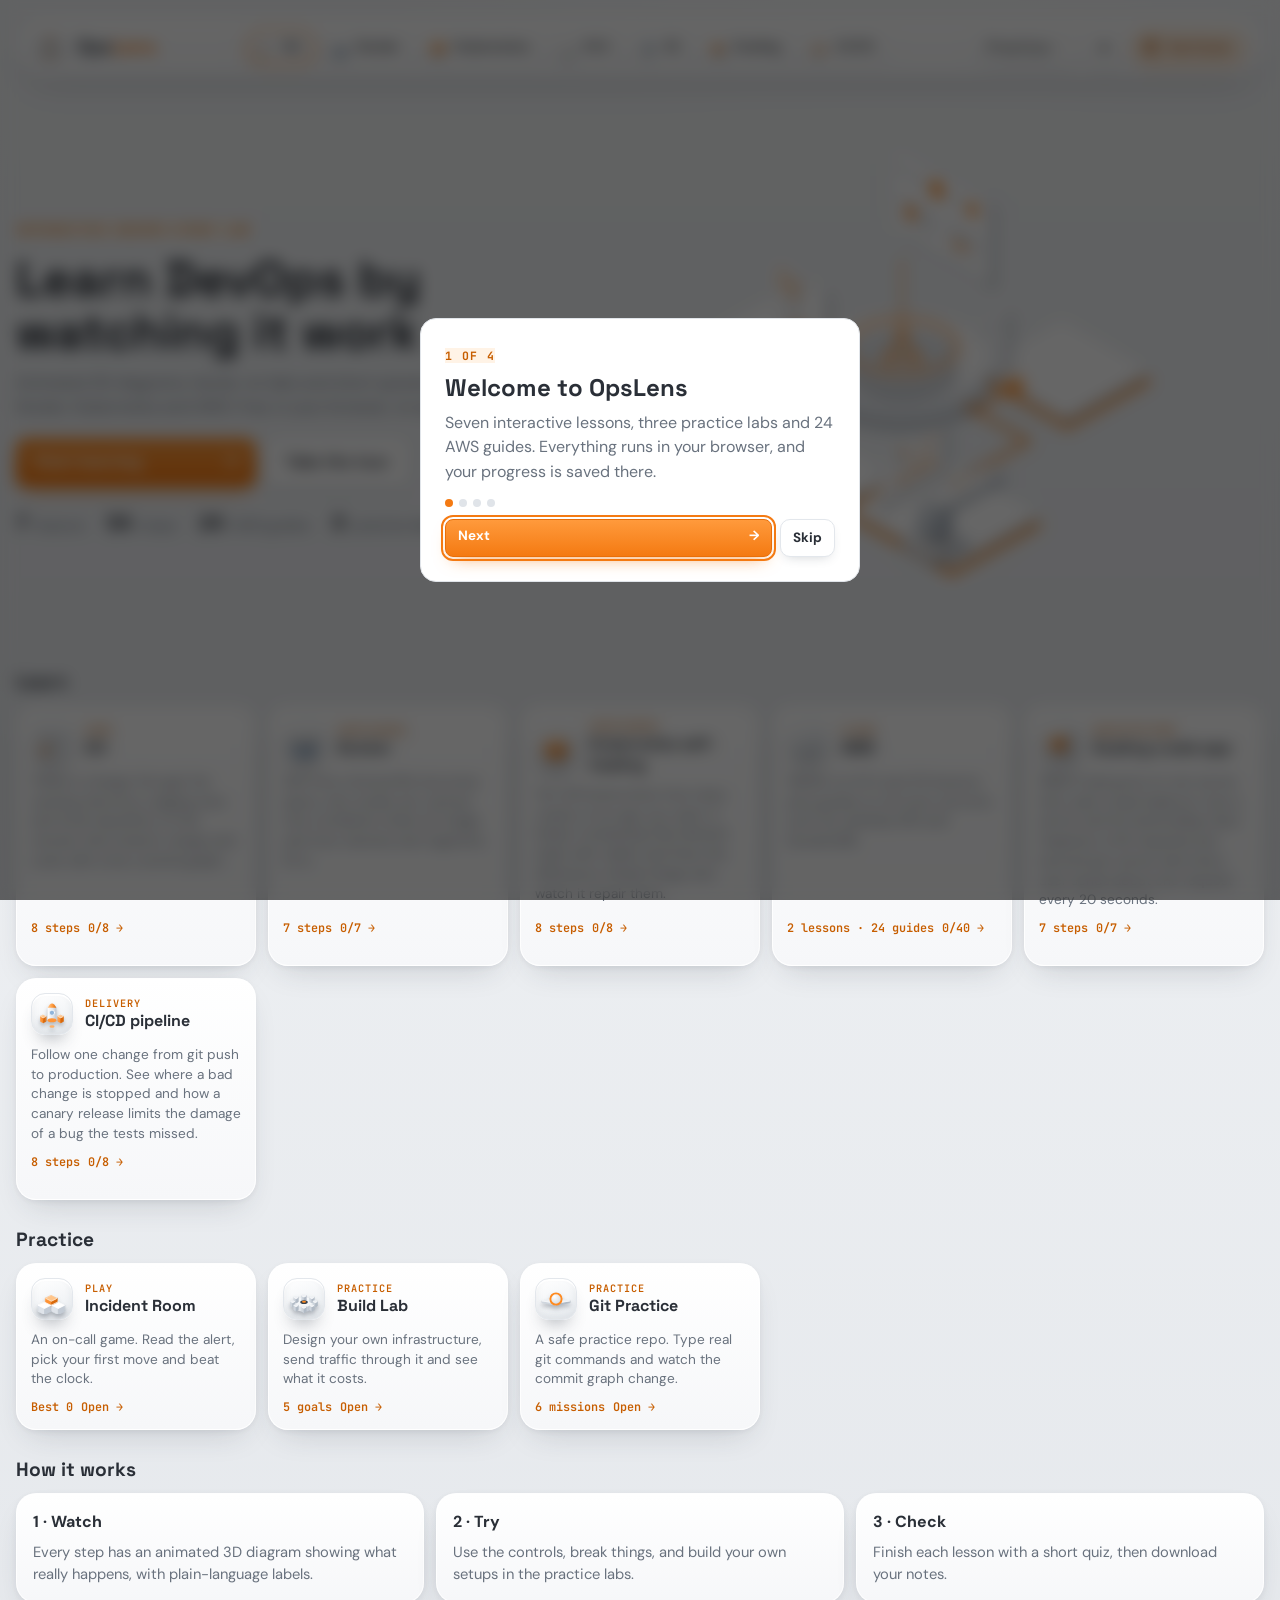
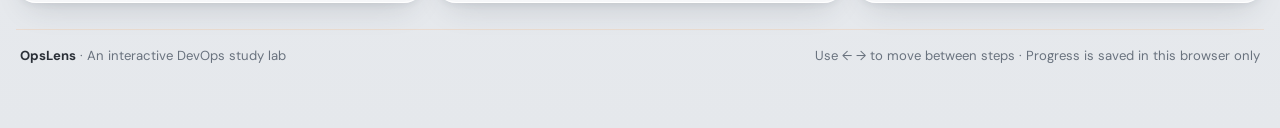
==== commit fe0c2f32: "Solid 3D clay icons, rounded clay platforms, seamless hero" ====
--- a/index.html
+++ b/index.html
@@ -22,7 +22,7 @@
 <link rel="preconnect" href="https://fonts.googleapis.com">
 <link rel="preconnect" href="https://fonts.gstatic.com" crossorigin>
 <link rel="stylesheet" href="https://fonts.googleapis.com/css2?family=DM+Sans:wght@400;500;700&family=JetBrains+Mono:wght@400;500;700&family=Space+Grotesk:wght@500;700&display=swap">
-<link rel="stylesheet" href="/style.css?v=13">
+<link rel="stylesheet" href="/style.css?v=15">
 </head>
 <body>
 
@@ -33,7 +33,7 @@
 <linearGradient id="gB" x1="0" y1="0" x2="0" y2="1"><stop offset="0" stop-color="#f3f7fb"/><stop offset="1" stop-color="#b9cde1"/></linearGradient>
 <linearGradient id="gO" x1="0" y1="0" x2="0" y2="1"><stop offset="0" stop-color="#ffd2a0"/><stop offset="1" stop-color="#ff9a3c"/></linearGradient>
 <linearGradient id="gR" x1="0" y1="0" x2="0" y2="1"><stop offset="0" stop-color="#ffd7db"/><stop offset="1" stop-color="#f08a93"/></linearGradient>
-<linearGradient id="gY" x1="0" y1="0" x2="0" y2="1"><stop offset="0" stop-color="#fff3c4"/><stop offset="1" stop-color="#f2c555"/></linearGradient></defs></svg>
+<linearGradient id="gY" x1="0" y1="0" x2="0" y2="1"><stop offset="0" stop-color="#fff3c4"/><stop offset="1" stop-color="#f2c555"/></linearGradient><linearGradient id="gCw" x1="0" y1="0" x2="1" y2="0"><stop offset="0" stop-color="#ffffff"/><stop offset=".55" stop-color="#e4e8ee"/><stop offset="1" stop-color="#bfc7d2"/></linearGradient><linearGradient id="gCo" x1="0" y1="0" x2="1" y2="0"><stop offset="0" stop-color="#ffc994"/><stop offset=".55" stop-color="#ff9a3c"/><stop offset="1" stop-color="#d9690a"/></linearGradient><linearGradient id="gCb" x1="0" y1="0" x2="1" y2="0"><stop offset="0" stop-color="#e6f1fb"/><stop offset=".55" stop-color="#aac7e5"/><stop offset="1" stop-color="#7fa1c7"/></linearGradient><linearGradient id="gCy" x1="0" y1="0" x2="1" y2="0"><stop offset="0" stop-color="#fff0b2"/><stop offset=".55" stop-color="#f0bd45"/><stop offset="1" stop-color="#c99a28"/></linearGradient><linearGradient id="gCr" x1="0" y1="0" x2="1" y2="0"><stop offset="0" stop-color="#ffd5d9"/><stop offset=".55" stop-color="#ee7480"/><stop offset="1" stop-color="#c9505b"/></linearGradient><linearGradient id="gCg" x1="0" y1="0" x2="1" y2="0"><stop offset="0" stop-color="#dcf5e8"/><stop offset=".55" stop-color="#8fd1ae"/><stop offset="1" stop-color="#62b08a"/></linearGradient><linearGradient id="gCd" x1="0" y1="0" x2="1" y2="0"><stop offset="0" stop-color="#6b7480"/><stop offset=".55" stop-color="#39414b"/><stop offset="1" stop-color="#242a31"/></linearGradient><linearGradient id="gCs" x1="0" y1="0" x2="1" y2="0"><stop offset="0" stop-color="#f3f5f7"/><stop offset=".55" stop-color="#cfd6de"/><stop offset="1" stop-color="#aeb8c3"/></linearGradient><radialGradient id="gSw" cx=".35" cy=".3" r=".8"><stop offset="0" stop-color="#ffffff"/><stop offset="1" stop-color="#cfd6de"/></radialGradient><radialGradient id="gSo" cx=".35" cy=".3" r=".8"><stop offset="0" stop-color="#ffc48a"/><stop offset="1" stop-color="#f06f0a"/></radialGradient><radialGradient id="gSb" cx=".35" cy=".3" r=".8"><stop offset="0" stop-color="#e8f3fc"/><stop offset="1" stop-color="#7fa5cf"/></radialGradient><radialGradient id="gSy" cx=".35" cy=".3" r=".8"><stop offset="0" stop-color="#fff2b8"/><stop offset="1" stop-color="#e3a92e"/></radialGradient><radialGradient id="gSr" cx=".35" cy=".3" r=".8"><stop offset="0" stop-color="#ffd7db"/><stop offset="1" stop-color="#dd5f6b"/></radialGradient><radialGradient id="gSg" cx=".35" cy=".3" r=".8"><stop offset="0" stop-color="#dff7ea"/><stop offset="1" stop-color="#5aae86"/></radialGradient><radialGradient id="gSd" cx=".35" cy=".3" r=".8"><stop offset="0" stop-color="#6b7480"/><stop offset="1" stop-color="#2a3038"/></radialGradient></defs></svg>
 <div class="app">
   <header class="bar">
     <div class="brand">
@@ -87,6 +87,6 @@
   <footer class="foot"><span><b>OpsLens</b> · An interactive DevOps study lab</span><span>Use ← → to move between steps · Progress is saved in this browser only</span></footer>
 </div>
 
-<script src="/app.js?v=13" defer></script>
+<script src="/app.js?v=15" defer></script>
 </body>
 </html>
--- a/style.css
+++ b/style.css
@@ -658,6 +658,9 @@
 :root:not([data-theme=dark]) .gpg{--ink:#2a2f37;--muted:#69727e}
 :root:not([data-theme=dark]) .gpg svg text{stroke:none!important}
 /* ===== 3D icons, motion ===== */
+svg polygon,svg path{stroke-linejoin:round}
+:root:not([data-theme=dark]) .hero-r{background:none!important;box-shadow:none!important;padding:0}
+.hero{grid-template-columns:minmax(0,.9fr) minmax(0,1.2fr)}
 .ib *{fill:#a9b2be!important;stroke:#8e99a7!important;filter:none!important}
 .ih *{fill:none!important;stroke:#ffffff!important;stroke-opacity:.95;filter:none!important}
 @keyframes glowp{0%,100%{opacity:.22}50%{opacity:.65}}
@@ -688,7 +691,7 @@
 :root:not([data-theme=dark]) .i .f-ok{fill:url(#gO)}
 :root:not([data-theme=dark]) .i .f-bad{fill:url(#gR)}
 :root:not([data-theme=dark]) .i .f-wait{fill:url(#gY)}
-:root:not([data-theme=dark]) .i{stroke:#5b6572;stroke-linejoin:round;stroke-linecap:round;filter:drop-shadow(0 2.5px 2px rgba(40,50,65,.3))}
+:root:not([data-theme=dark]) .i{filter:drop-shadow(0 3px 2.5px rgba(40,50,65,.32))}
 :root:not([data-theme=dark]) .sico,:root:not([data-theme=dark]) .icon{background:linear-gradient(160deg,#fff,#e9edf1);box-shadow:0 12px 18px -10px rgba(40,50,65,.42),0 2px 0 #fff inset,0 -4px 8px rgba(40,50,65,.07) inset}
 :root:not([data-theme=dark]) .sico .i{filter:drop-shadow(0 3px 2px rgba(40,50,65,.32))}
 :root:not([data-theme=dark]) svg .pk.c-req{filter:drop-shadow(0 0 3px rgba(255,138,31,.9))!important}
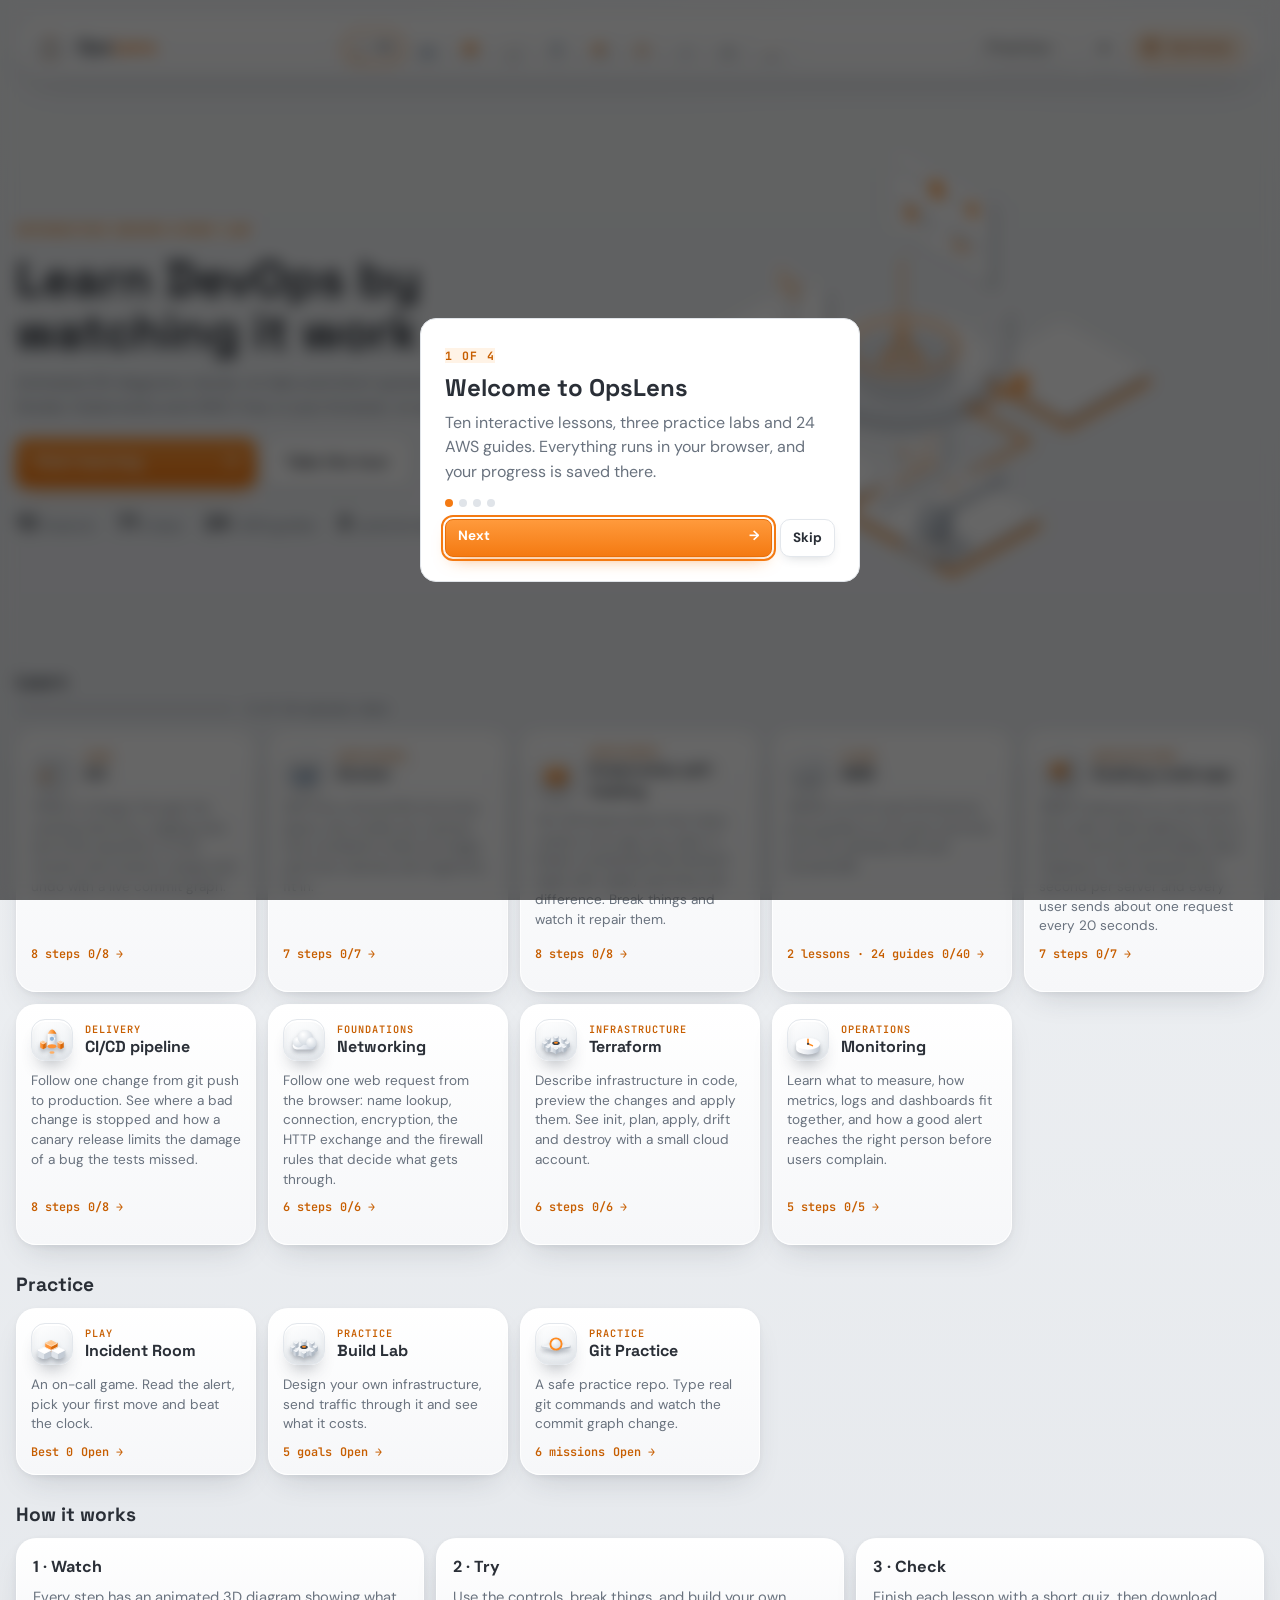
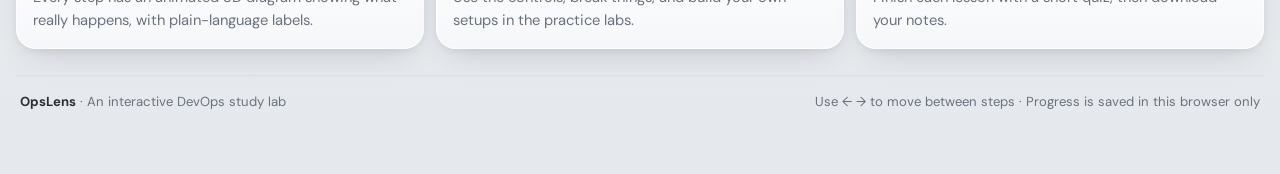
==== commit 306425d1: "Add Networking, Terraform and Monitoring lessons, practice terminals, quiz review, scene fixes" ====
--- a/index.html
+++ b/index.html
@@ -22,7 +22,7 @@
 <link rel="preconnect" href="https://fonts.googleapis.com">
 <link rel="preconnect" href="https://fonts.gstatic.com" crossorigin>
 <link rel="stylesheet" href="https://fonts.googleapis.com/css2?family=DM+Sans:wght@400;500;700&family=JetBrains+Mono:wght@400;500;700&family=Space+Grotesk:wght@500;700&display=swap">
-<link rel="stylesheet" href="/style.css?v=15">
+<link rel="stylesheet" href="/style.css?v=17">
 </head>
 <body>
 
@@ -87,6 +87,6 @@
   <footer class="foot"><span><b>OpsLens</b> · An interactive DevOps study lab</span><span>Use ← → to move between steps · Progress is saved in this browser only</span></footer>
 </div>
 
-<script src="/app.js?v=15" defer></script>
+<script src="/app.js?v=17" defer></script>
 </body>
 </html>
--- a/style.css
+++ b/style.css
@@ -698,3 +698,7 @@
 :root:not([data-theme=dark]) svg .pk.trail{filter:none!important}
 :root:not([data-theme=dark]) .brand svg{filter:drop-shadow(0 7px 7px rgba(40,50,65,.25))}
 @media (prefers-reduced-motion:reduce){.fl,.pl,#scn g.i,.pop,.cin>*{animation:none!important}}
+.hprog{display:flex;align-items:center;gap:12px;margin:-4px 0 14px;font:600 12px 'JetBrains Mono',monospace;color:var(--muted,#6b7480)}.hbar{flex:0 1 220px;height:8px;border-radius:99px;background:rgba(120,130,145,.2);overflow:hidden}.hbar i{display:block;height:100%;border-radius:99px;background:linear-gradient(90deg,#ffb066,#ff8a1f);transition:width .6s}
+@media(min-width:900px){#lessons .tab{padding:5px 8px 5px 6px;font-size:.74rem;gap:4px;white-space:nowrap}#lessons{gap:5px;flex-wrap:nowrap;overflow-x:auto;scrollbar-width:none;min-width:0}#lessons::-webkit-scrollbar{display:none}#lessons .tab{flex:none}}
+.term{margin:12px 0;border:1px solid var(--line,#dfe3e8);border-radius:14px;background:#161c24;color:#e8edf3;padding:12px;font-family:'JetBrains Mono',monospace;font-size:12.5px}.term-h{display:flex;justify-content:space-between;font-weight:700;color:#ffb066;margin-bottom:6px}.term-q{margin-bottom:8px;color:#fff}.term-log{margin:0 0 8px;max-height:150px;overflow:auto;white-space:pre-wrap;color:#b8c4d0;font:inherit}.term-r{display:flex;gap:8px;align-items:center}.term-r input{flex:1;min-width:0;background:#0d1218;border:1px solid #2c3744;border-radius:8px;color:#fff;padding:8px;font:inherit}.term-r .btn{padding:6px 12px}
+@media(min-width:900px) and (max-width:1560px){#lessons .tab:not([aria-current]) .tl{display:none}#lessons .tab:not([aria-current]):hover .tl,#lessons .tab:not([aria-current]):focus-visible .tl{display:inline}#lessons .tab{padding:6px 9px}}
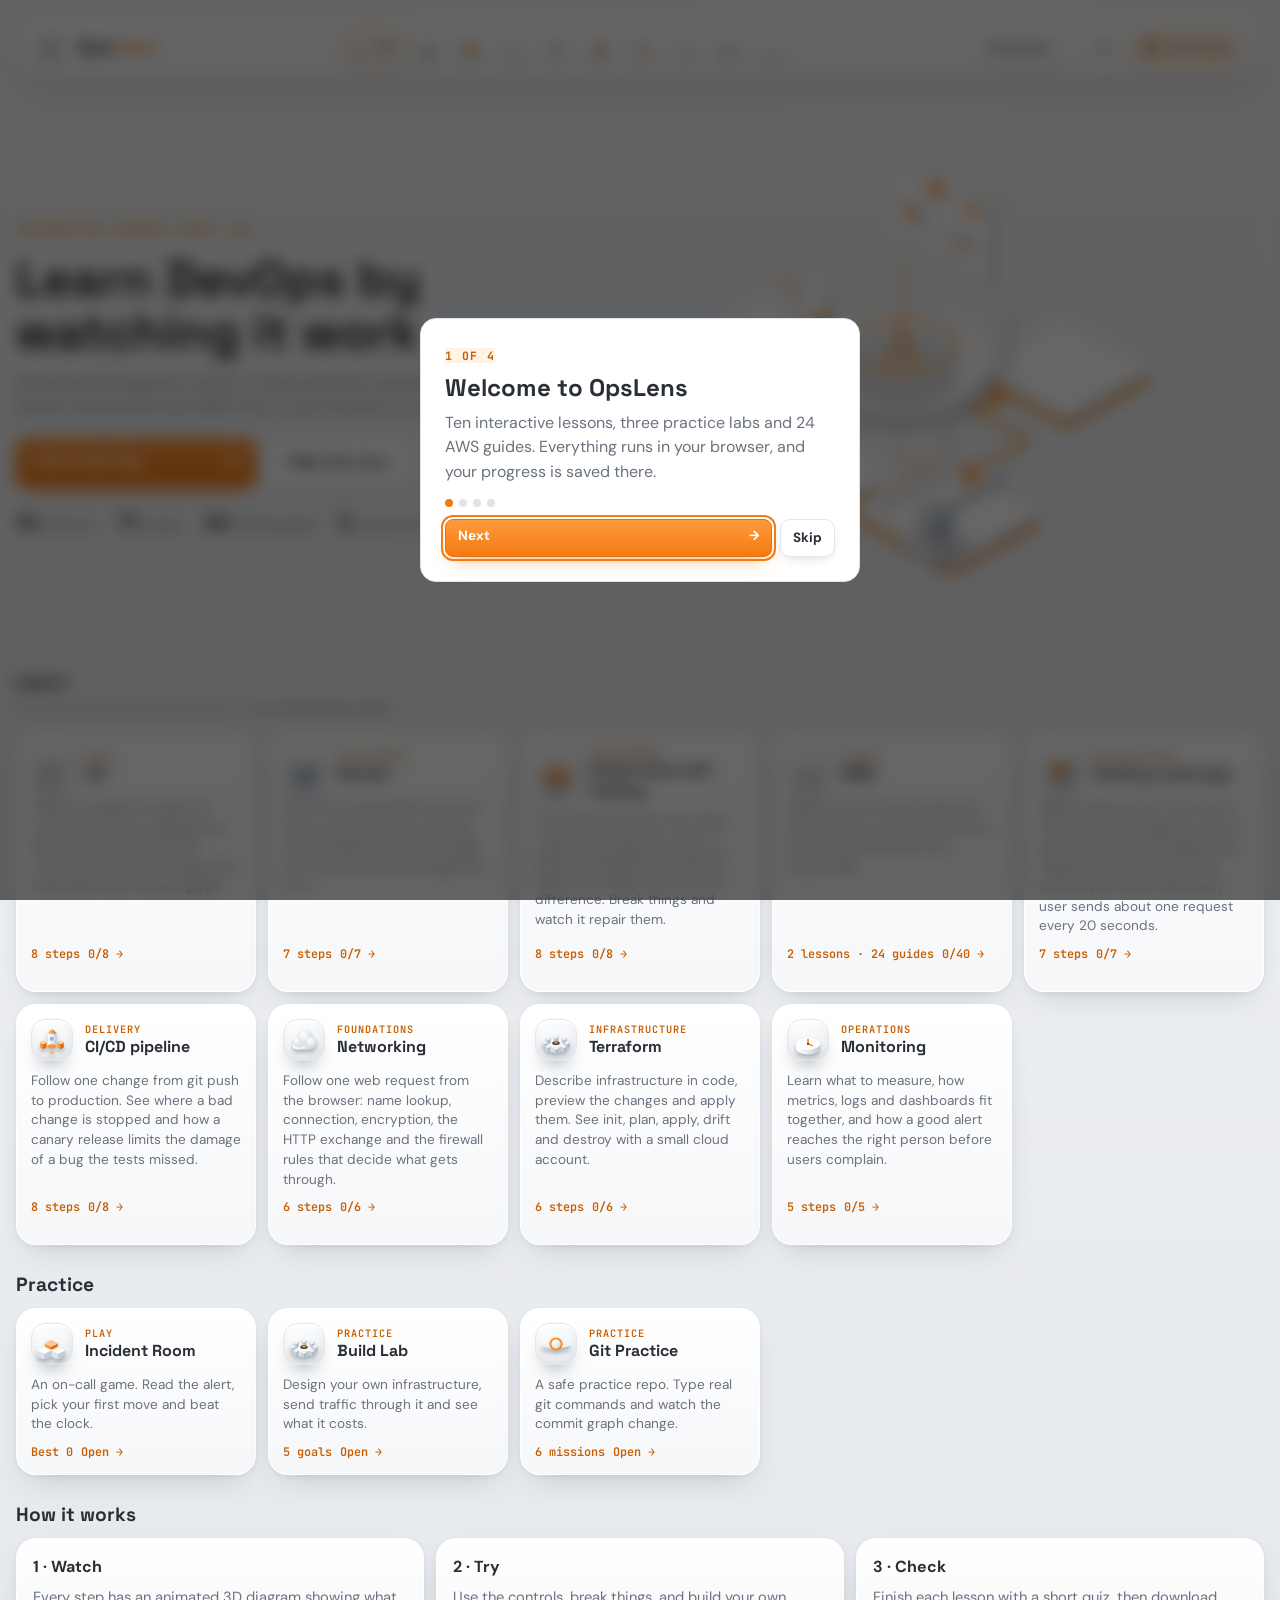
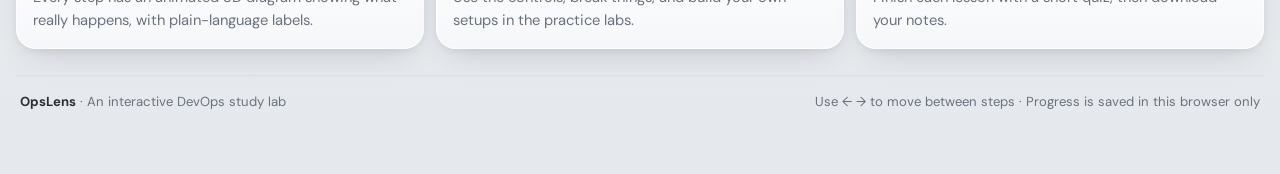
==== commit 78ddc7e6: "Match dark mode home page to the clay design" ====
--- a/index.html
+++ b/index.html
@@ -22,7 +22,7 @@
 <link rel="preconnect" href="https://fonts.googleapis.com">
 <link rel="preconnect" href="https://fonts.gstatic.com" crossorigin>
 <link rel="stylesheet" href="https://fonts.googleapis.com/css2?family=DM+Sans:wght@400;500;700&family=JetBrains+Mono:wght@400;500;700&family=Space+Grotesk:wght@500;700&display=swap">
-<link rel="stylesheet" href="/style.css?v=17">
+<link rel="stylesheet" href="/style.css?v=18">
 </head>
 <body>
 
@@ -87,6 +87,6 @@
   <footer class="foot"><span><b>OpsLens</b> · An interactive DevOps study lab</span><span>Use ← → to move between steps · Progress is saved in this browser only</span></footer>
 </div>
 
-<script src="/app.js?v=17" defer></script>
+<script src="/app.js?v=18" defer></script>
 </body>
 </html>
--- a/style.css
+++ b/style.css
@@ -702,3 +702,11 @@
 @media(min-width:900px){#lessons .tab{padding:5px 8px 5px 6px;font-size:.74rem;gap:4px;white-space:nowrap}#lessons{gap:5px;flex-wrap:nowrap;overflow-x:auto;scrollbar-width:none;min-width:0}#lessons::-webkit-scrollbar{display:none}#lessons .tab{flex:none}}
 .term{margin:12px 0;border:1px solid var(--line,#dfe3e8);border-radius:14px;background:#161c24;color:#e8edf3;padding:12px;font-family:'JetBrains Mono',monospace;font-size:12.5px}.term-h{display:flex;justify-content:space-between;font-weight:700;color:#ffb066;margin-bottom:6px}.term-q{margin-bottom:8px;color:#fff}.term-log{margin:0 0 8px;max-height:150px;overflow:auto;white-space:pre-wrap;color:#b8c4d0;font:inherit}.term-r{display:flex;gap:8px;align-items:center}.term-r input{flex:1;min-width:0;background:#0d1218;border:1px solid #2c3744;border-radius:8px;color:#fff;padding:8px;font:inherit}.term-r .btn{padding:6px 12px}
 @media(min-width:900px) and (max-width:1560px){#lessons .tab:not([aria-current]) .tl{display:none}#lessons .tab:not([aria-current]):hover .tl,#lessons .tab:not([aria-current]):focus-visible .tl{display:inline}#lessons .tab{padding:6px 9px}}
+:root[data-theme=dark] .bar{border-radius:999px;padding:10px 16px;background:linear-gradient(180deg,#1b2430,#141b24);border:1px solid #2a3544;box-shadow:0 18px 36px -18px rgba(0,0,0,.7),inset 0 1px 0 rgba(255,255,255,.06)}
+:root[data-theme=dark] .scard,:root[data-theme=dark] .panel,:root[data-theme=dark] .card,:root[data-theme=dark] .steps,:root[data-theme=dark] .stage{border-radius:22px;background:linear-gradient(180deg,#1b2430,#141b24);border:1px solid #2a3544;box-shadow:0 22px 40px -22px rgba(0,0,0,.75),inset 0 1px 0 rgba(255,255,255,.05)}
+:root[data-theme=dark] .hero-r{background:none;border:0;border-radius:28px;padding:6px;box-shadow:none}
+:root[data-theme=dark] .hero-r svg{filter:invert(.9) hue-rotate(180deg) saturate(1.15) brightness(1.05)}
+:root[data-theme=dark] .hero-r svg .fl,:root[data-theme=dark] .hero-r svg image{filter:none}
+:root[data-theme=dark] .btn.go{background:linear-gradient(180deg,#ff9a3c,#f47a12);color:#fff;border-color:#f47a12;box-shadow:0 12px 22px -10px rgba(244,122,18,.7)}
+:root[data-theme=dark] .scard .sico,:root[data-theme=dark] .icon{background:linear-gradient(180deg,#2a3544,#1d2733);border:1px solid #34425a;box-shadow:inset 0 1px 0 rgba(255,255,255,.08),0 8px 14px -8px rgba(0,0,0,.7)}
+:root[data-theme=dark] .scard:hover{border-color:#f47a12;transform:translateY(-2px)}
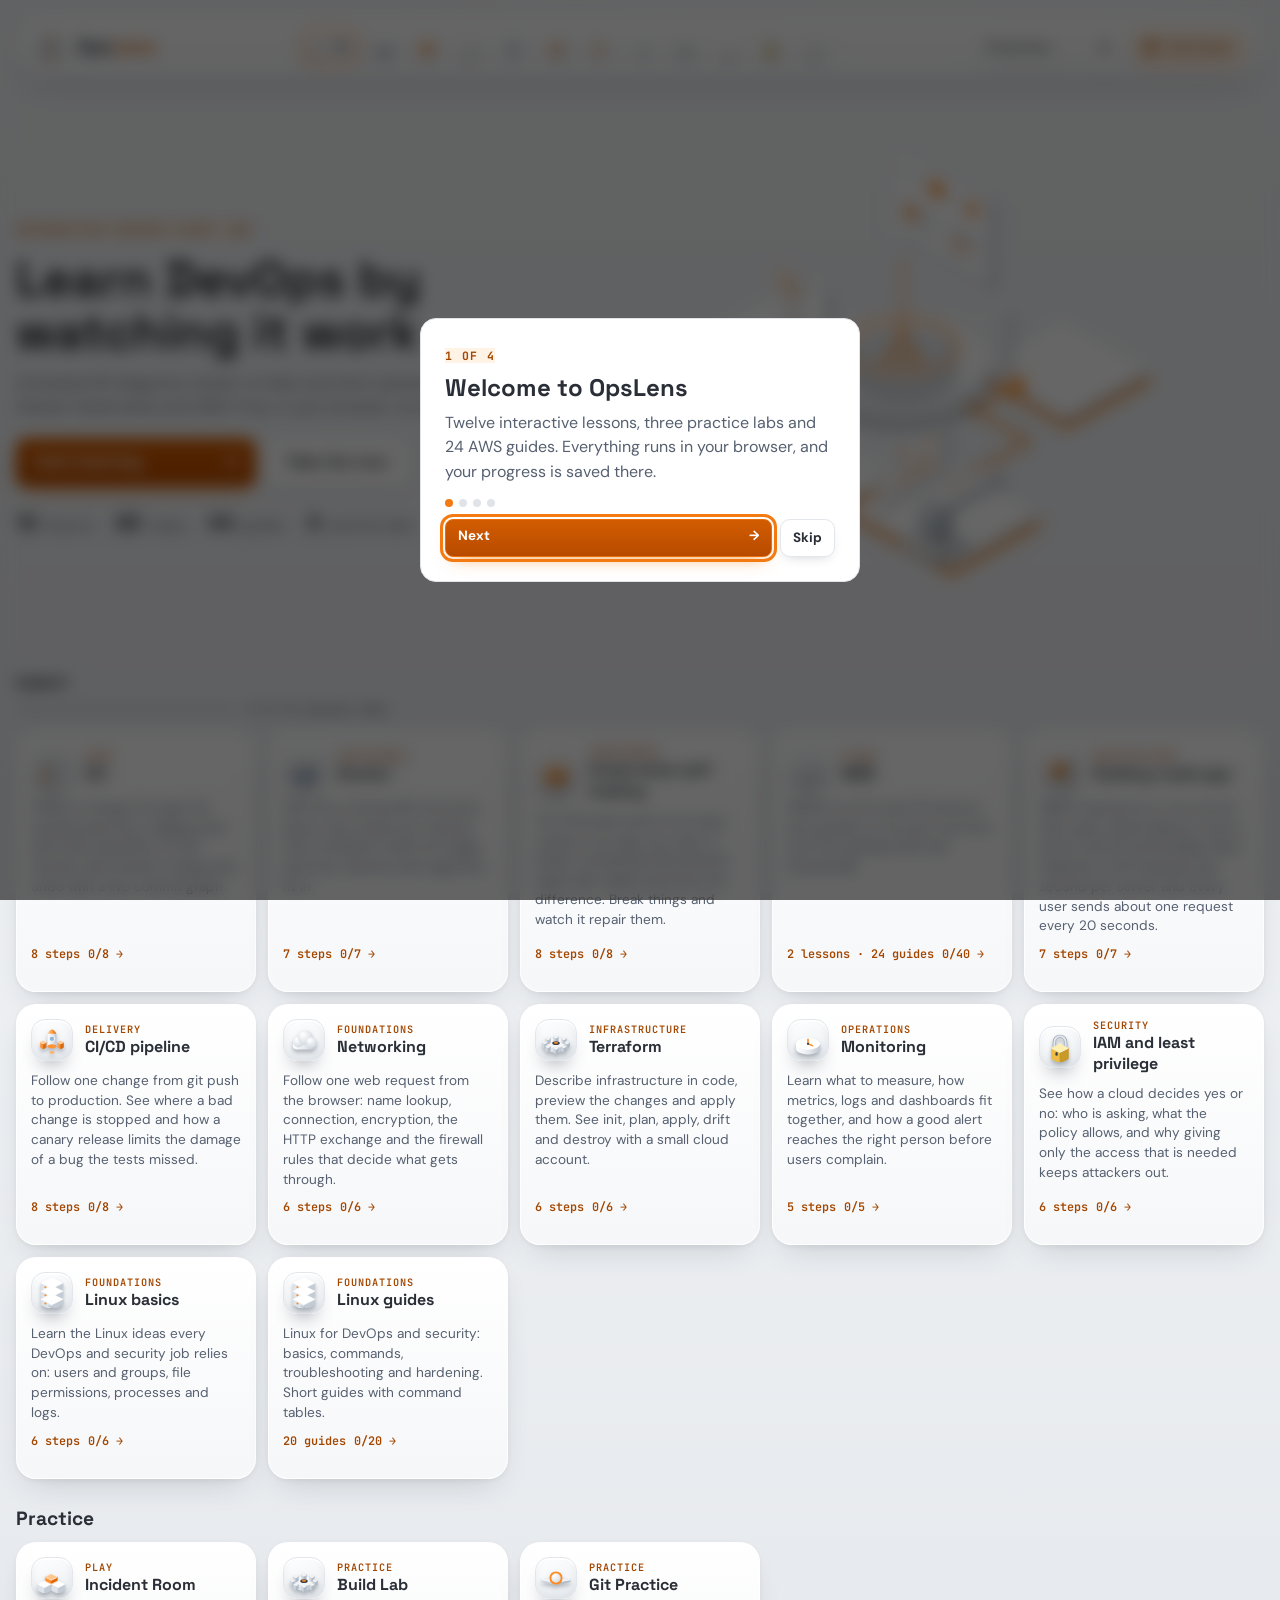
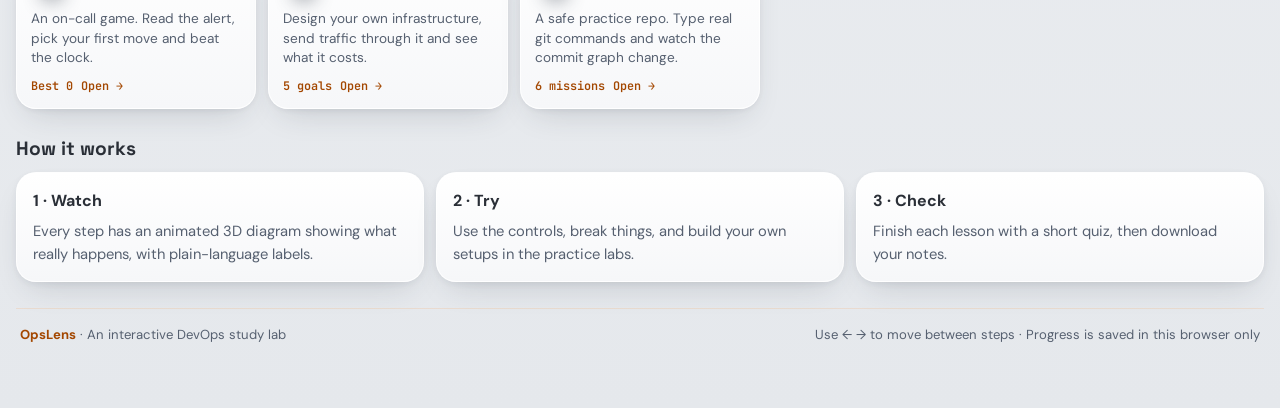
==== commit a91adc6b: "Add Linux guides section and Linux practice terminal" ====
--- a/index.html
+++ b/index.html
@@ -22,7 +22,7 @@
 <link rel="preconnect" href="https://fonts.googleapis.com">
 <link rel="preconnect" href="https://fonts.gstatic.com" crossorigin>
 <link rel="stylesheet" href="https://fonts.googleapis.com/css2?family=DM+Sans:wght@400;500;700&family=JetBrains+Mono:wght@400;500;700&family=Space+Grotesk:wght@500;700&display=swap">
-<link rel="stylesheet" href="/style.css?v=18">
+<link rel="stylesheet" href="/style.css?v=19">
 </head>
 <body>
 
@@ -87,6 +87,6 @@
   <footer class="foot"><span><b>OpsLens</b> · An interactive DevOps study lab</span><span>Use ← → to move between steps · Progress is saved in this browser only</span></footer>
 </div>
 
-<script src="/app.js?v=18" defer></script>
+<script src="/app.js?v=19" defer></script>
 </body>
 </html>
--- a/style.css
+++ b/style.css
@@ -577,7 +577,7 @@
 /* ===== Clay theme: white matte surfaces, orange accent (default). Dark theme = [data-theme=dark] ===== */
 .themebtn{border-radius:999px;padding:8px 12px;min-height:40px;line-height:1;cursor:pointer}
 :root:not([data-theme=dark]){color-scheme:light;
- --bg:#eceff2;--grid:#d9dee3;--surface:#ffffff;--pad:#f1f3f5;--ink:#2a2f37;--muted:#69727e;--line:#e0e4e9;--shadow:rgba(40,50,65,.12);
+ --bg:#eceff2;--grid:#d9dee3;--surface:#ffffff;--pad:#f1f3f5;--ink:#2a2f37;--muted:#566070;--line:#e0e4e9;--shadow:rgba(40,50,65,.12);
  --neon:#f47a12;--req:#ff8a1f;--res:#3b4350;--slow:#d9822b;--queue:#b98f1c;--bad:#d6454f;
  --okbg:#fff1e1;--runbg:#eef2f6;--badbg:#fde7e9;--waitbg:#fff6d9;--termbg:#1c2026;--termfg:#e8edf2;--focus:#f47a12}
 :root:not([data-theme=dark]) body{background:radial-gradient(1100px 560px at 70% -12%,#fff,transparent 62%),linear-gradient(180deg,#f3f5f7,#e5e8ec);color:var(--ink)}
@@ -594,26 +594,26 @@
 :root:not([data-theme=dark]) .tab,:root:not([data-theme=dark]) .btn,:root:not([data-theme=dark]) .opt,:root:not([data-theme=dark]) .themebtn,:root:not([data-theme=dark]) .pmenu-list,:root:not([data-theme=dark]) .mclose,:root:not([data-theme=dark]) .who{background:#fff;border:1px solid #e3e7ec;color:var(--ink);box-shadow:0 5px 12px -6px rgba(40,50,65,.25)}
 :root:not([data-theme=dark]) .tab:hover,:root:not([data-theme=dark]) .btn:hover:not(:disabled){border-color:var(--neon);box-shadow:0 6px 16px -6px rgba(244,122,18,.4)}
 :root:not([data-theme=dark]) .tab[aria-current=true]{background:#fff;border-color:var(--neon);color:var(--ink);box-shadow:0 0 0 3px rgba(244,122,18,.16),0 6px 14px -6px rgba(244,122,18,.5)}
-:root:not([data-theme=dark]) .btn.go,:root:not([data-theme=dark]) .btn.run,:root:not([data-theme=dark]) .btn.run:disabled{background:linear-gradient(180deg,#ff9a3c,#f47a12);border-color:#e86f0a;color:#fff;box-shadow:0 8px 18px -8px rgba(244,122,18,.7)}
+:root:not([data-theme=dark]) .btn.go,:root:not([data-theme=dark]) .btn.run,:root:not([data-theme=dark]) .btn.run:disabled{background:linear-gradient(180deg,#d25c00,#b84b00);border-color:#e86f0a;color:#fff;box-shadow:0 8px 18px -8px rgba(244,122,18,.7)}
 :root:not([data-theme=dark]) .menubtn{background:#fff3e6;border:1px solid #ffc890;color:#b45200;box-shadow:0 5px 12px -6px rgba(244,122,18,.4)}
 :root:not([data-theme=dark]) .card h2,:root:not([data-theme=dark]) h2{background:none;-webkit-text-fill-color:currentColor;color:var(--ink)}
-:root:not([data-theme=dark]) .brand b{color:var(--neon)}
+:root:not([data-theme=dark]) .brand b{color:#d65f00}
 :root:not([data-theme=dark]) .brand svg{filter:drop-shadow(0 6px 8px rgba(40,50,65,.18))}
-:root:not([data-theme=dark]) .eyebrow,:root:not([data-theme=dark]) .chipTag{color:#c75e00;border-color:#ffc890;background:#fff3e6}
+:root:not([data-theme=dark]) .eyebrow,:root:not([data-theme=dark]) .chipTag{color:#a34700;border-color:#ffc890;background:#fff3e6}
 :root:not([data-theme=dark]) .idea{background:#fff6ec;border-left-color:var(--neon)}
 :root:not([data-theme=dark]) .ctl-box{background:#f3f5f7;border-color:#c9d0d7}
 :root:not([data-theme=dark]) .steps li::before{background:#dfe3e8}
 :root:not([data-theme=dark]) .dot{background:#fff;border:1.5px solid #c9d0d7;color:var(--ink);box-shadow:0 3px 6px -2px rgba(40,50,65,.25)}
-:root:not([data-theme=dark]) .steps li.cur .dot{background:linear-gradient(180deg,#ff9a3c,#f47a12);border-color:#f47a12;color:#fff;box-shadow:0 0 0 4px rgba(244,122,18,.18)}
+:root:not([data-theme=dark]) .steps li.cur .dot{background:linear-gradient(180deg,#d25c00,#b84b00);border-color:#f47a12;color:#fff;box-shadow:0 0 0 4px rgba(244,122,18,.18)}
 :root:not([data-theme=dark]) .steps li.cur .lab,:root:not([data-theme=dark]) .grec b,:root:not([data-theme=dark]) .kpi b{color:var(--ink)}
-:root:not([data-theme=dark]) .steps li.seen .dot{border-color:var(--neon);color:#c75e00}
+:root:not([data-theme=dark]) .steps li.seen .dot{border-color:var(--neon);color:#a34700}
 :root:not([data-theme=dark]) .pb,:root:not([data-theme=dark]) .prow .bar{background:#e6e9ed}
 :root:not([data-theme=dark]) .pb i,:root:not([data-theme=dark]) .prow .bar i{background:linear-gradient(90deg,#ffb066,#f47a12)}
 :root:not([data-theme=dark]) .parts li,:root:not([data-theme=dark]) .grec div,:root:not([data-theme=dark]) .miss{background:#f6f7f9;border:1px solid #e6e9ee}
 :root:not([data-theme=dark]) .sico,:root:not([data-theme=dark]) .icon,:root:not([data-theme=dark]) .kpi .ring{background:linear-gradient(180deg,#fff,#eef1f4);border:1px solid #e3e7ec;border-radius:14px;box-shadow:0 8px 14px -8px rgba(40,50,65,.3),0 1px 0 #fff inset;color:var(--neon)}
 :root:not([data-theme=dark]) .parts li .i{filter:drop-shadow(0 4px 4px rgba(40,50,65,.18))}
 :root:not([data-theme=dark]) .scard:hover{border-color:#ffc890;transform:translateY(-2px)}
-:root:not([data-theme=dark]) .smeta,:root:not([data-theme=dark]) .scard .st,:root:not([data-theme=dark]) .hero-stats b{color:#c75e00}
+:root:not([data-theme=dark]) .smeta,:root:not([data-theme=dark]) .scard .st,:root:not([data-theme=dark]) .hero-stats b{color:#a34700}
 :root:not([data-theme=dark]) .hero-stats b{color:var(--ink)}
 :root:not([data-theme=dark]) .hero-r{background:linear-gradient(180deg,#fafbfc,#e9ecf0);border-radius:28px;padding:6px;box-shadow:0 20px 40px -20px rgba(40,50,65,.3),0 1px 0 #fff inset}
 :root:not([data-theme=dark]) .mdl{background:rgba(220,225,231,.6)}
@@ -655,7 +655,7 @@
 :root:not([data-theme=dark]) .i{stroke:#4a525d}
 /* terminals, lab nodes, graph stay dark inside light page */
 :root:not([data-theme=dark]) .gpterm{--ink:#e6eaee;--muted:#9aa4af;--neon:#ffa24a;color:#e6eaee}
-:root:not([data-theme=dark]) .gpg{--ink:#2a2f37;--muted:#69727e}
+:root:not([data-theme=dark]) .gpg{--ink:#2a2f37;--muted:#566070}
 :root:not([data-theme=dark]) .gpg svg text{stroke:none!important}
 /* ===== 3D icons, motion ===== */
 svg polygon,svg path{stroke-linejoin:round}
@@ -707,6 +707,12 @@
 :root[data-theme=dark] .hero-r{background:none;border:0;border-radius:28px;padding:6px;box-shadow:none}
 :root[data-theme=dark] .hero-r svg{filter:invert(.9) hue-rotate(180deg) saturate(1.15) brightness(1.05)}
 :root[data-theme=dark] .hero-r svg .fl,:root[data-theme=dark] .hero-r svg image{filter:none}
-:root[data-theme=dark] .btn.go{background:linear-gradient(180deg,#ff9a3c,#f47a12);color:#fff;border-color:#f47a12;box-shadow:0 12px 22px -10px rgba(244,122,18,.7)}
+:root[data-theme=dark] .btn.go{background:linear-gradient(180deg,#d25c00,#b84b00);color:#fff;border-color:#f47a12;box-shadow:0 12px 22px -10px rgba(244,122,18,.7)}
 :root[data-theme=dark] .scard .sico,:root[data-theme=dark] .icon{background:linear-gradient(180deg,#2a3544,#1d2733);border:1px solid #34425a;box-shadow:inset 0 1px 0 rgba(255,255,255,.08),0 8px 14px -8px rgba(0,0,0,.7)}
 :root[data-theme=dark] .scard:hover{border-color:#f47a12;transform:translateY(-2px)}
+:root[data-theme=dark] #svg{filter:invert(.86) hue-rotate(180deg) saturate(1.25) brightness(1.18) contrast(1.05)}
+:root[data-theme=dark] .stage{background:linear-gradient(180deg,#2b3646,#1c2431)}
+:root[data-theme=dark] .svgwrap{background-image:radial-gradient(560px 280px at 50% 58%,rgba(255,255,255,.06),transparent 72%)}
+@media(max-width:760px){.hero{grid-template-columns:minmax(0,1fr)!important;gap:8px}.hero-cta .btn.go{min-width:0}.hero-r{order:-1}:root .bar .lessons{flex-wrap:nowrap!important;overflow-x:auto;justify-content:flex-start;scrollbar-width:none}.bar .lessons .tab{flex:none}.bar .lessons .tab:not([aria-current]) .tl{display:none}.bar .lessons .tab{padding:6px 9px}}
+:root:not([data-theme=dark]) .prog b,:root:not([data-theme=dark]) span>b{color:#a34700}
+:focus-visible{outline:3px solid #f47a12;outline-offset:2px}
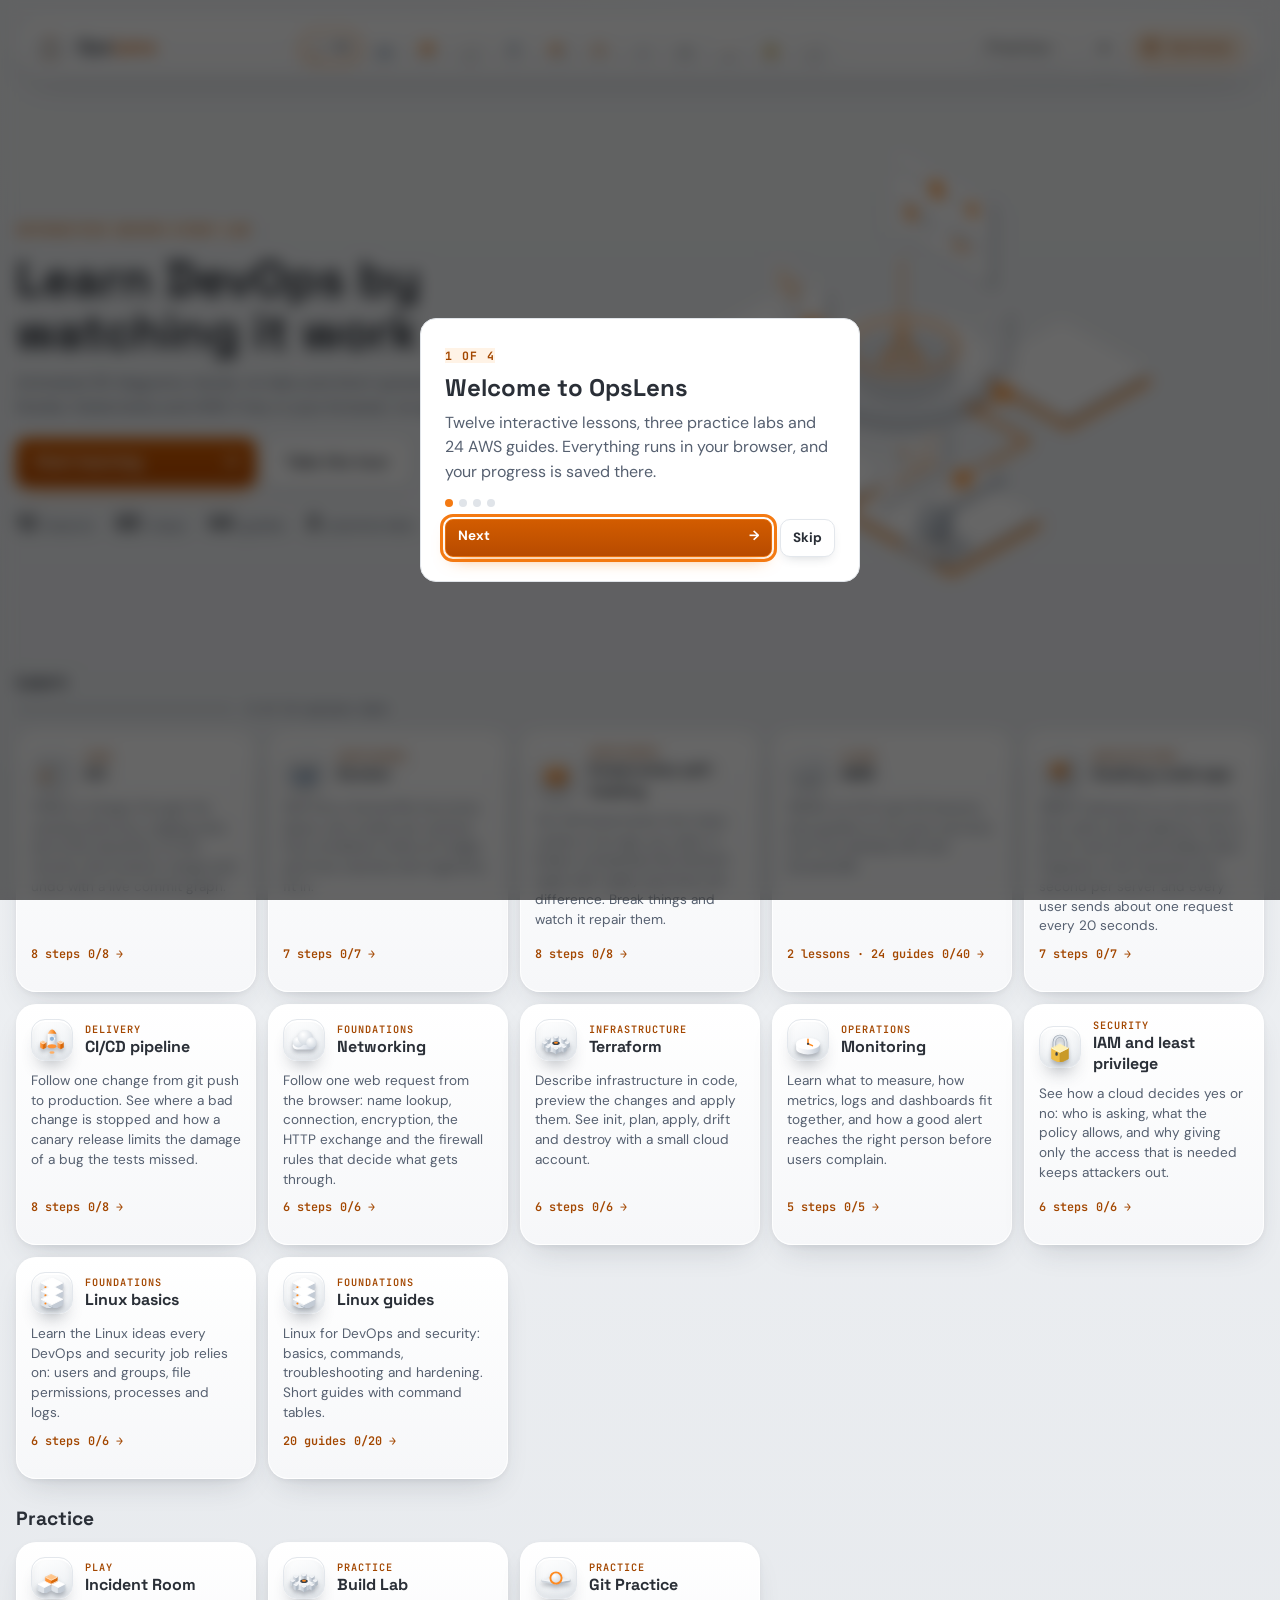
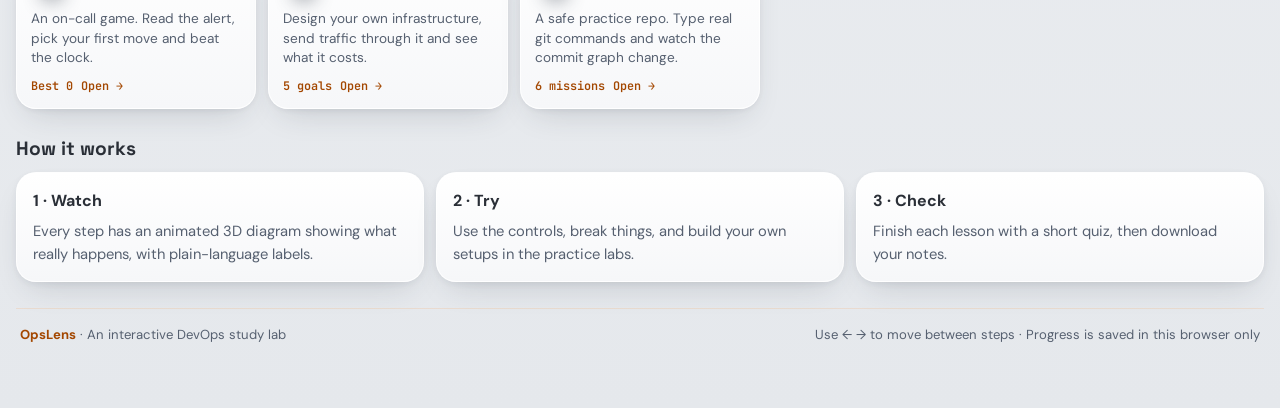
==== commit 66bb191e: "Polish lesson diagrams: Terraform, Docker, EC2, Kubernetes labels" ====
--- a/index.html
+++ b/index.html
@@ -22,7 +22,7 @@
 <link rel="preconnect" href="https://fonts.googleapis.com">
 <link rel="preconnect" href="https://fonts.gstatic.com" crossorigin>
 <link rel="stylesheet" href="https://fonts.googleapis.com/css2?family=DM+Sans:wght@400;500;700&family=JetBrains+Mono:wght@400;500;700&family=Space+Grotesk:wght@500;700&display=swap">
-<link rel="stylesheet" href="/style.css?v=19">
+<link rel="stylesheet" href="/style.css?v=21">
 </head>
 <body>
 
@@ -87,6 +87,6 @@
   <footer class="foot"><span><b>OpsLens</b> · An interactive DevOps study lab</span><span>Use ← → to move between steps · Progress is saved in this browser only</span></footer>
 </div>
 
-<script src="/app.js?v=19" defer></script>
+<script src="/app.js?v=21" defer></script>
 </body>
 </html>
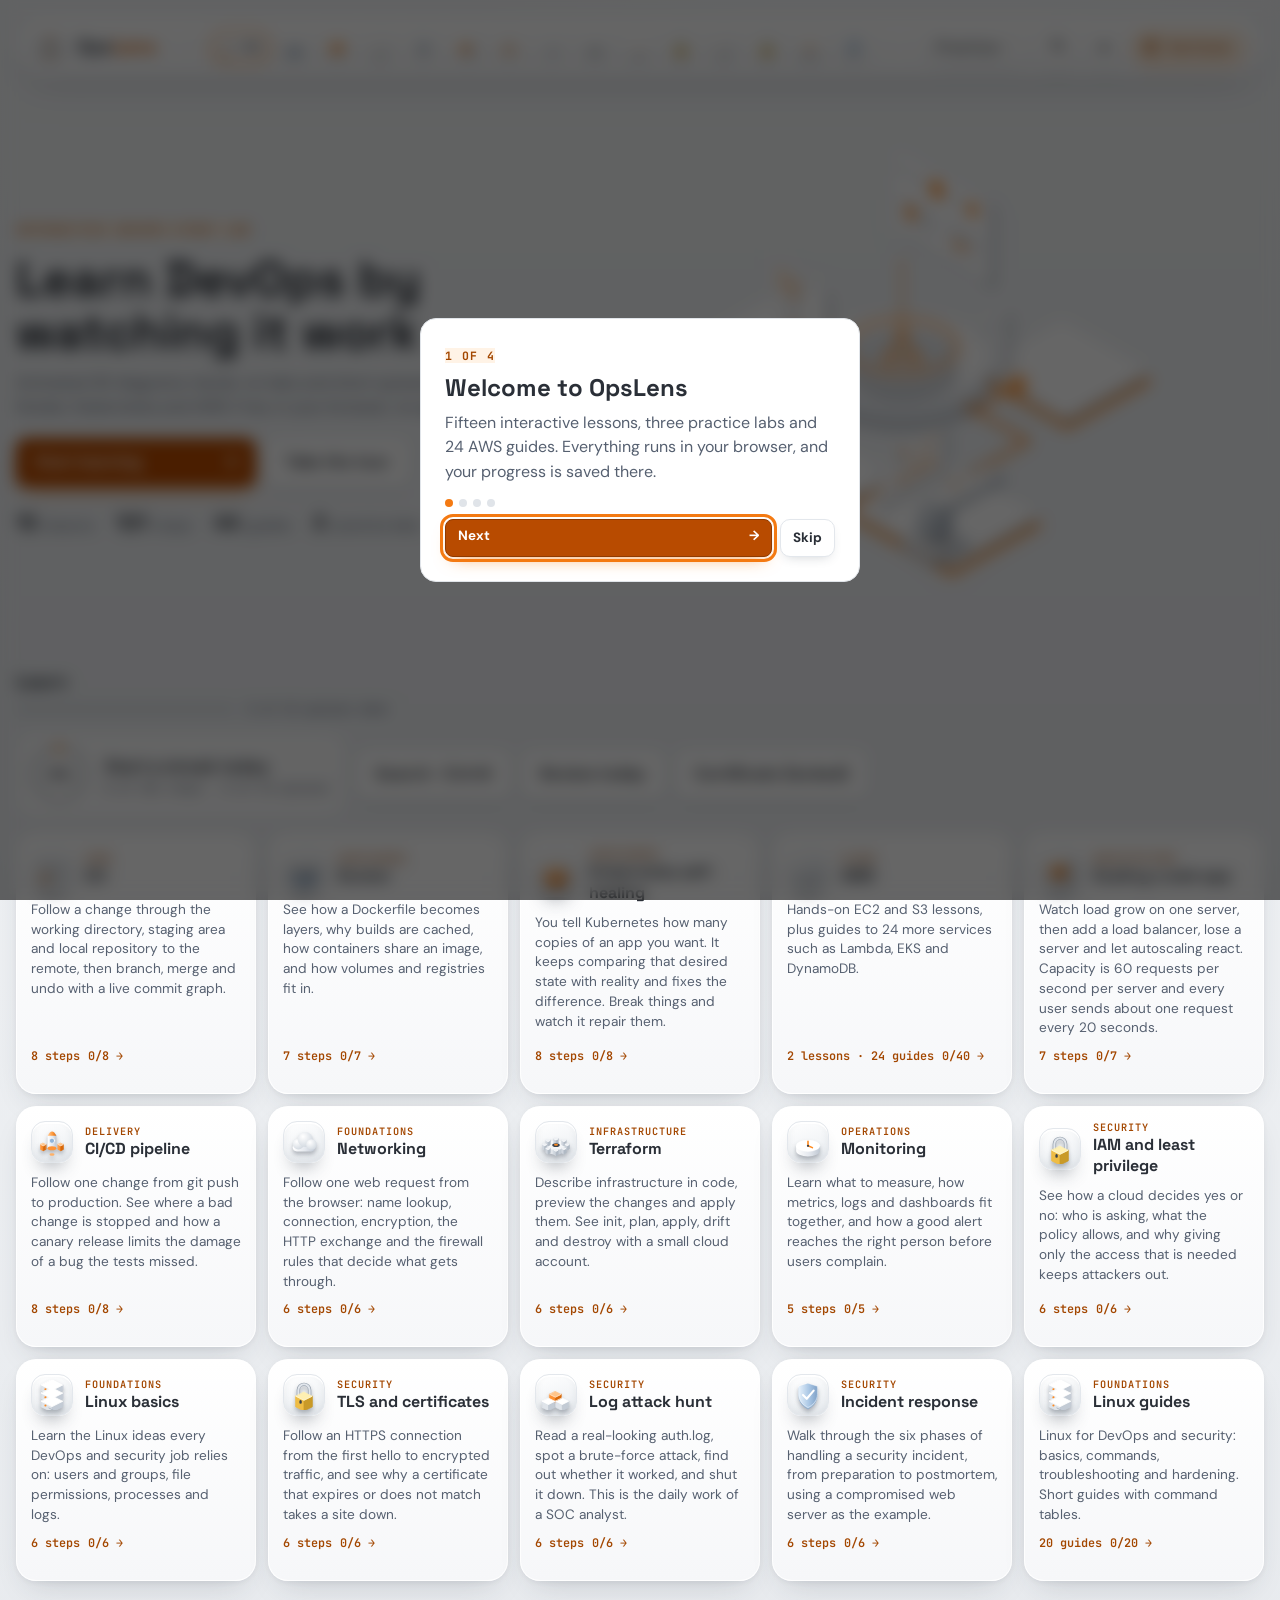
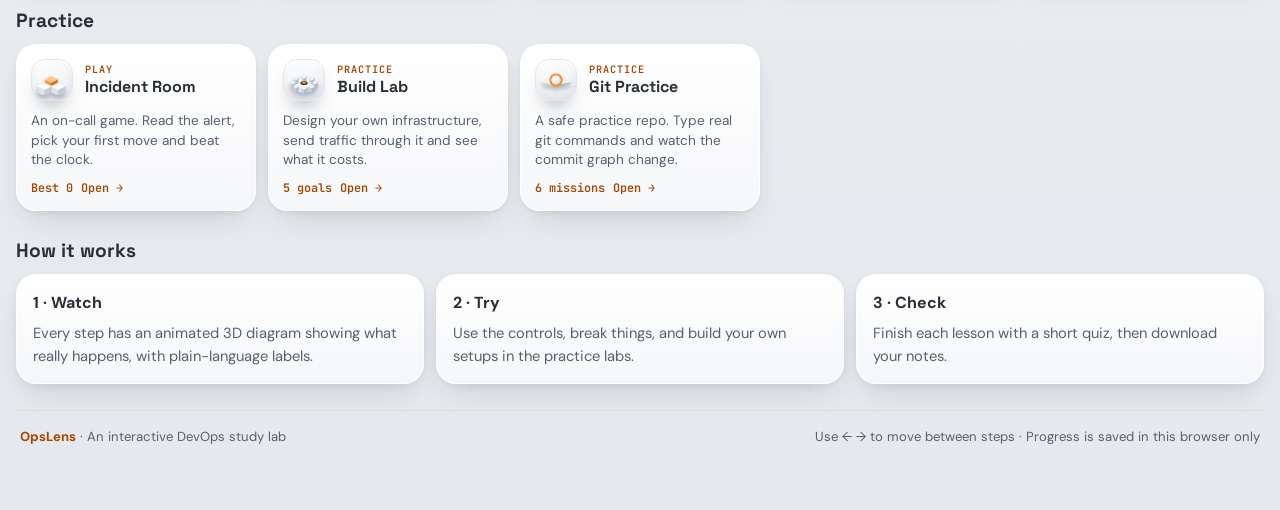
==== commit 95a3dcfe: "Add Security track, search, review queue, certificate, cheat sheets and design polish" ====
--- a/index.html
+++ b/index.html
@@ -22,7 +22,7 @@
 <link rel="preconnect" href="https://fonts.googleapis.com">
 <link rel="preconnect" href="https://fonts.gstatic.com" crossorigin>
 <link rel="stylesheet" href="https://fonts.googleapis.com/css2?family=DM+Sans:wght@400;500;700&family=JetBrains+Mono:wght@400;500;700&family=Space+Grotesk:wght@500;700&display=swap">
-<link rel="stylesheet" href="/style.css?v=21">
+<link rel="stylesheet" href="/style.css?v=22">
 </head>
 <body>
 
@@ -87,6 +87,6 @@
   <footer class="foot"><span><b>OpsLens</b> · An interactive DevOps study lab</span><span>Use ← → to move between steps · Progress is saved in this browser only</span></footer>
 </div>
 
-<script src="/app.js?v=21" defer></script>
+<script src="/app.js?v=22" defer></script>
 </body>
 </html>
--- a/style.css
+++ b/style.css
@@ -716,3 +716,27 @@
 @media(max-width:760px){.hero{grid-template-columns:minmax(0,1fr)!important;gap:8px}.hero-cta .btn.go{min-width:0}.hero-r{order:-1}:root .bar .lessons{flex-wrap:nowrap!important;overflow-x:auto;justify-content:flex-start;scrollbar-width:none}.bar .lessons .tab{flex:none}.bar .lessons .tab:not([aria-current]) .tl{display:none}.bar .lessons .tab{padding:6px 9px}}
 :root:not([data-theme=dark]) .prog b,:root:not([data-theme=dark]) span>b{color:#a34700}
 :focus-visible{outline:3px solid #f47a12;outline-offset:2px}
+/* ---- plus: strip, focus, ring, search, review, certificate, cheat ---- */
+:root .btn.go{background:#b84b00!important;border-color:#8f3a00!important;color:#fff!important}
+:root .btn.go:hover{background:#a34200!important}
+.istrip{margin:0 0 12px;padding:12px 14px;border-radius:14px;background:rgba(255,138,31,.09);border:1px solid rgba(255,138,31,.35);font-size:.86rem;line-height:1.45}
+.istrip b{color:#a34700}.istrip ul{margin:6px 0 0;padding-left:18px}.istrip .meta{display:flex;flex-wrap:wrap;gap:6px 14px;font:600 11.5px 'JetBrains Mono',monospace;color:var(--muted,#566070);margin-bottom:4px}
+:root[data-theme=dark] .istrip b{color:#ffb066}
+.app.fx #partsPanel,.app.fx #progPanel,.app.fx .istrip{display:none}
+.tools .tl2{font:600 11px 'JetBrains Mono',monospace;padding:0 10px;width:auto;white-space:nowrap}
+.hextra{display:flex;flex-wrap:wrap;gap:10px;align-items:center;margin:0 0 16px}
+.ringbox{display:flex;align-items:center;gap:14px;padding:10px 16px 10px 10px;border-radius:18px;background:rgba(255,255,255,.7);border:1px solid var(--line,#dfe3e8)}
+:root[data-theme=dark] .ringbox{background:#1b2430;border-color:#2a3544}
+.ringbox svg{display:block}.ringbox b{font-size:1.05rem}.ringbox small{display:block;color:var(--muted,#566070);font:600 11.5px 'JetBrains Mono',monospace}
+.ov{position:fixed;inset:0;z-index:60;background:rgba(20,26,36,.55);display:flex;align-items:flex-start;justify-content:center;padding:6vh 16px 16px;overflow:auto}
+.ov[hidden]{display:none}
+.ov-win{width:min(640px,100%);background:#fff;color:#1c2430;border-radius:20px;border:1px solid #dfe3e8;box-shadow:0 30px 60px -20px rgba(0,0,0,.5);padding:16px}
+:root[data-theme=dark] .ov-win{background:#1b2430;color:#e8edf3;border-color:#2a3544}
+.ov-win h2{margin:0 0 8px;font-size:1.15rem}.ov-win input[type=search],.ov-win input[type=text]{width:100%;box-sizing:border-box;padding:12px 14px;border-radius:12px;border:1px solid #c9d0d9;background:transparent;color:inherit;font:inherit}
+.ov-list{list-style:none;margin:10px 0 0;padding:0;max-height:52vh;overflow:auto}.ov-list li button{display:block;width:100%;text-align:left;padding:9px 12px;border-radius:10px;border:0;background:transparent;color:inherit;font:inherit;cursor:pointer}
+.ov-list li button small{display:block;color:#566070;font-size:.78rem}:root[data-theme=dark] .ov-list li button small{color:#9fb0c3}
+.ov-list li button[aria-selected=true],.ov-list li button:hover{background:rgba(255,138,31,.16)}
+.ov-x{float:right}.ov-win .qopts{display:grid;gap:8px;margin:10px 0}
+.cert{border:3px double #b84b00;border-radius:14px;padding:26px 18px;text-align:center;background:linear-gradient(180deg,#fffaf3,#fff);color:#1c2430}
+.cert h3{margin:0;font-size:1.6rem;letter-spacing:.04em}.cert .nm{font-size:1.5rem;font-weight:700;margin:12px 0;border-bottom:1px solid #b84b00;display:inline-block;padding:0 18px}
+.cheat h3{margin:12px 0 4px;font-size:.95rem}.cheat ul{margin:0;padding-left:18px}.cheat li{margin:3px 0;font-size:.88rem}
